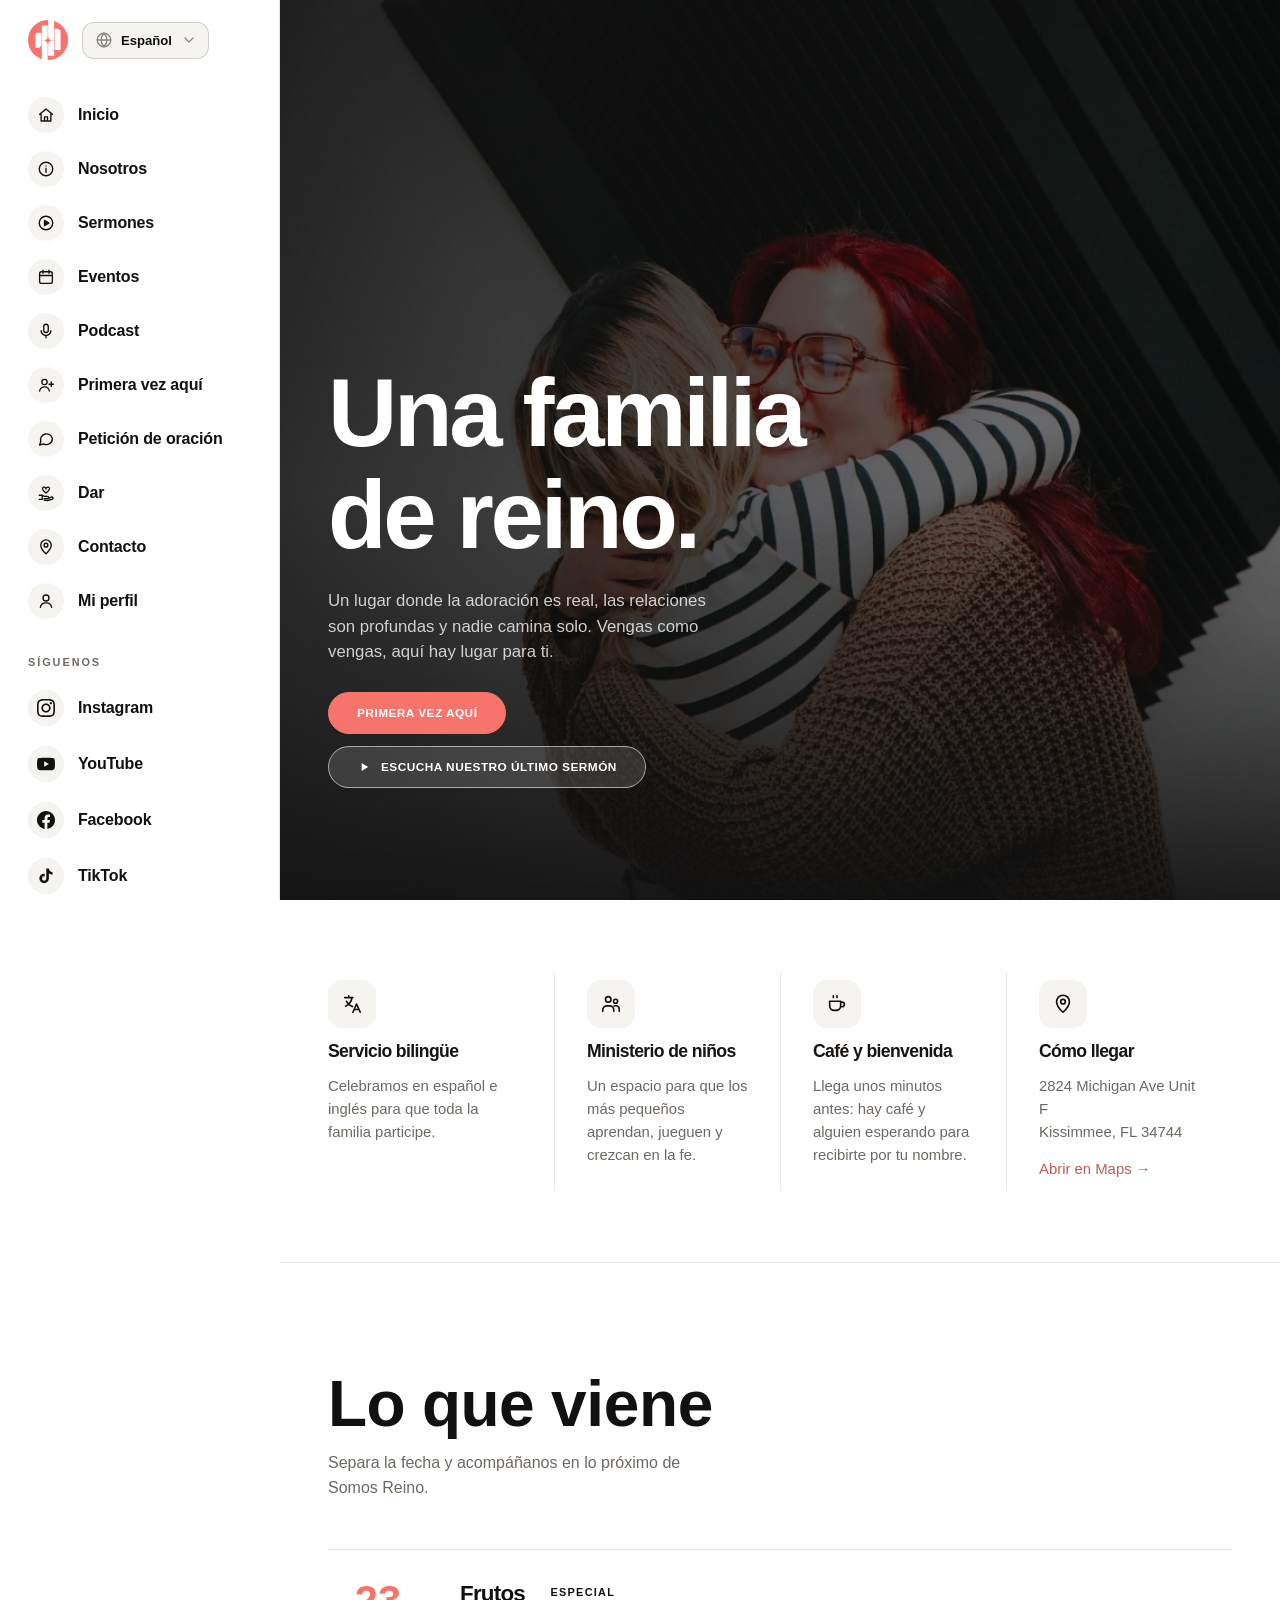
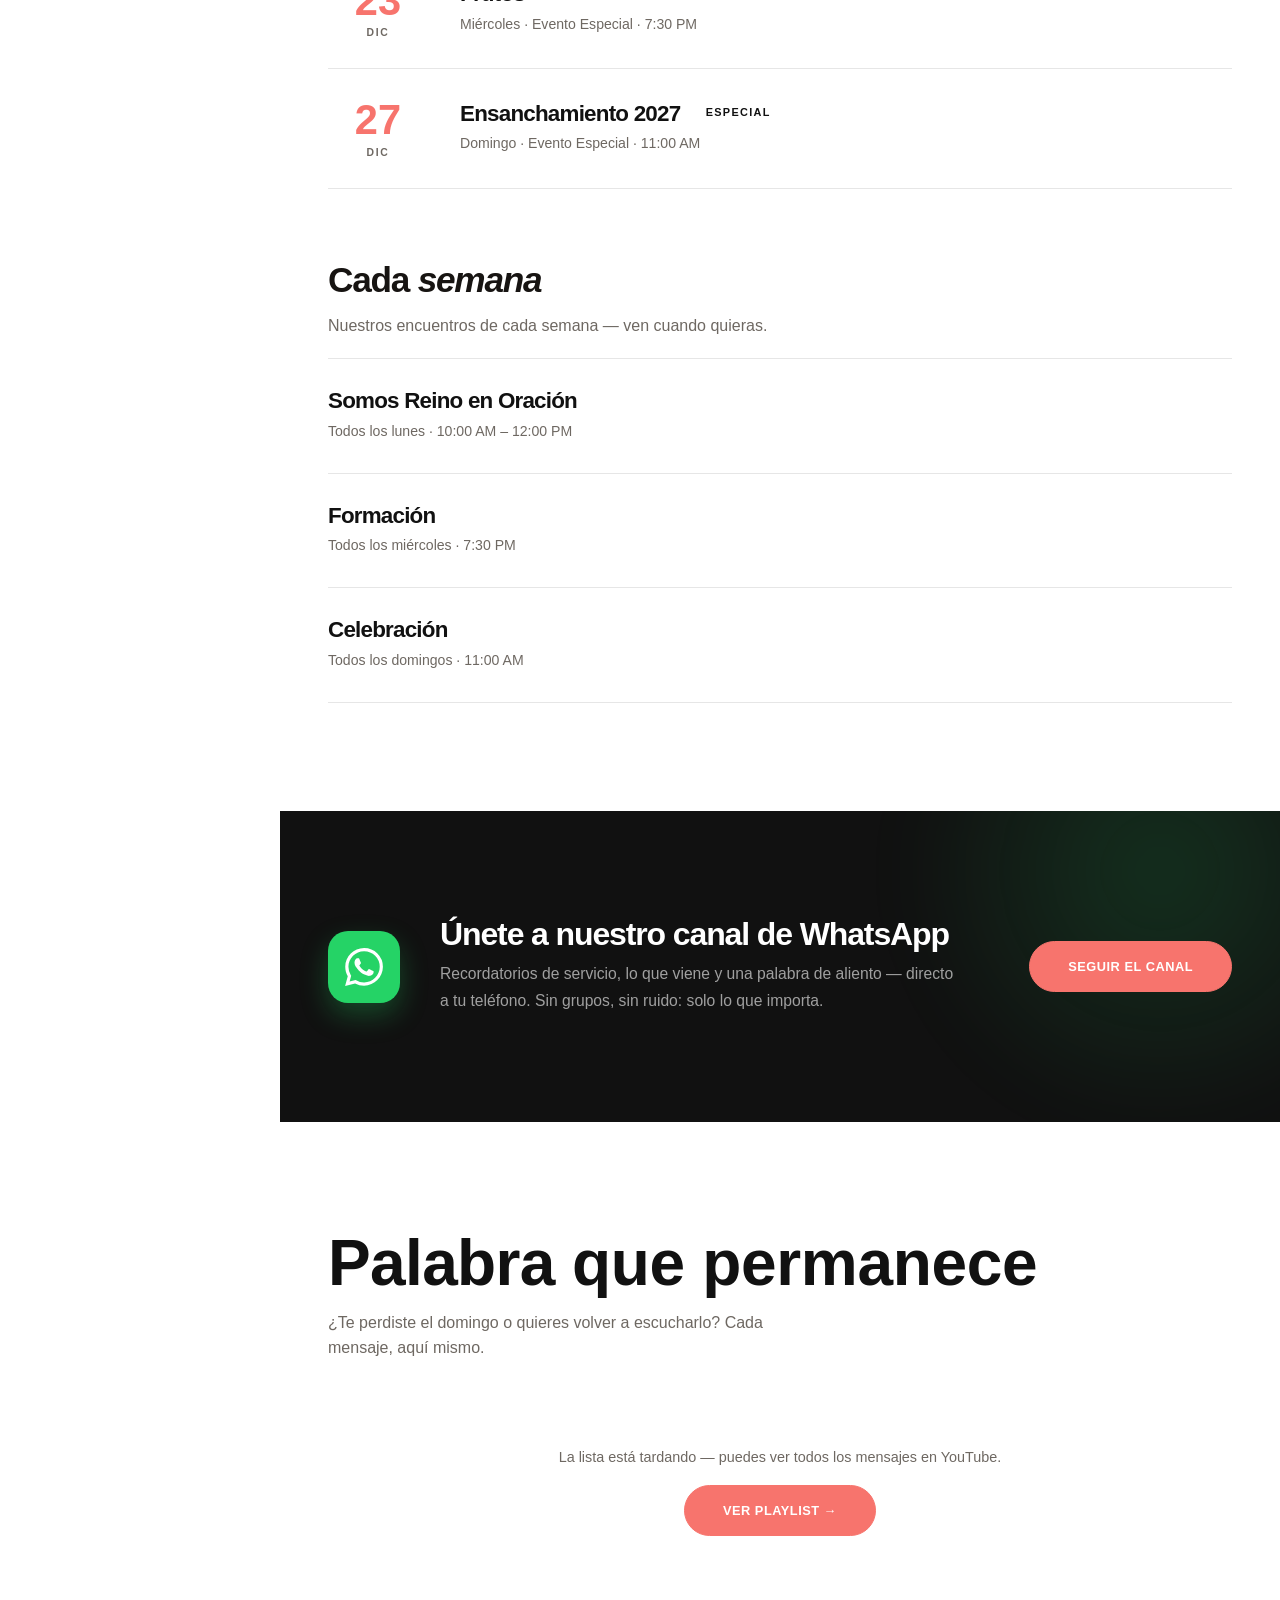
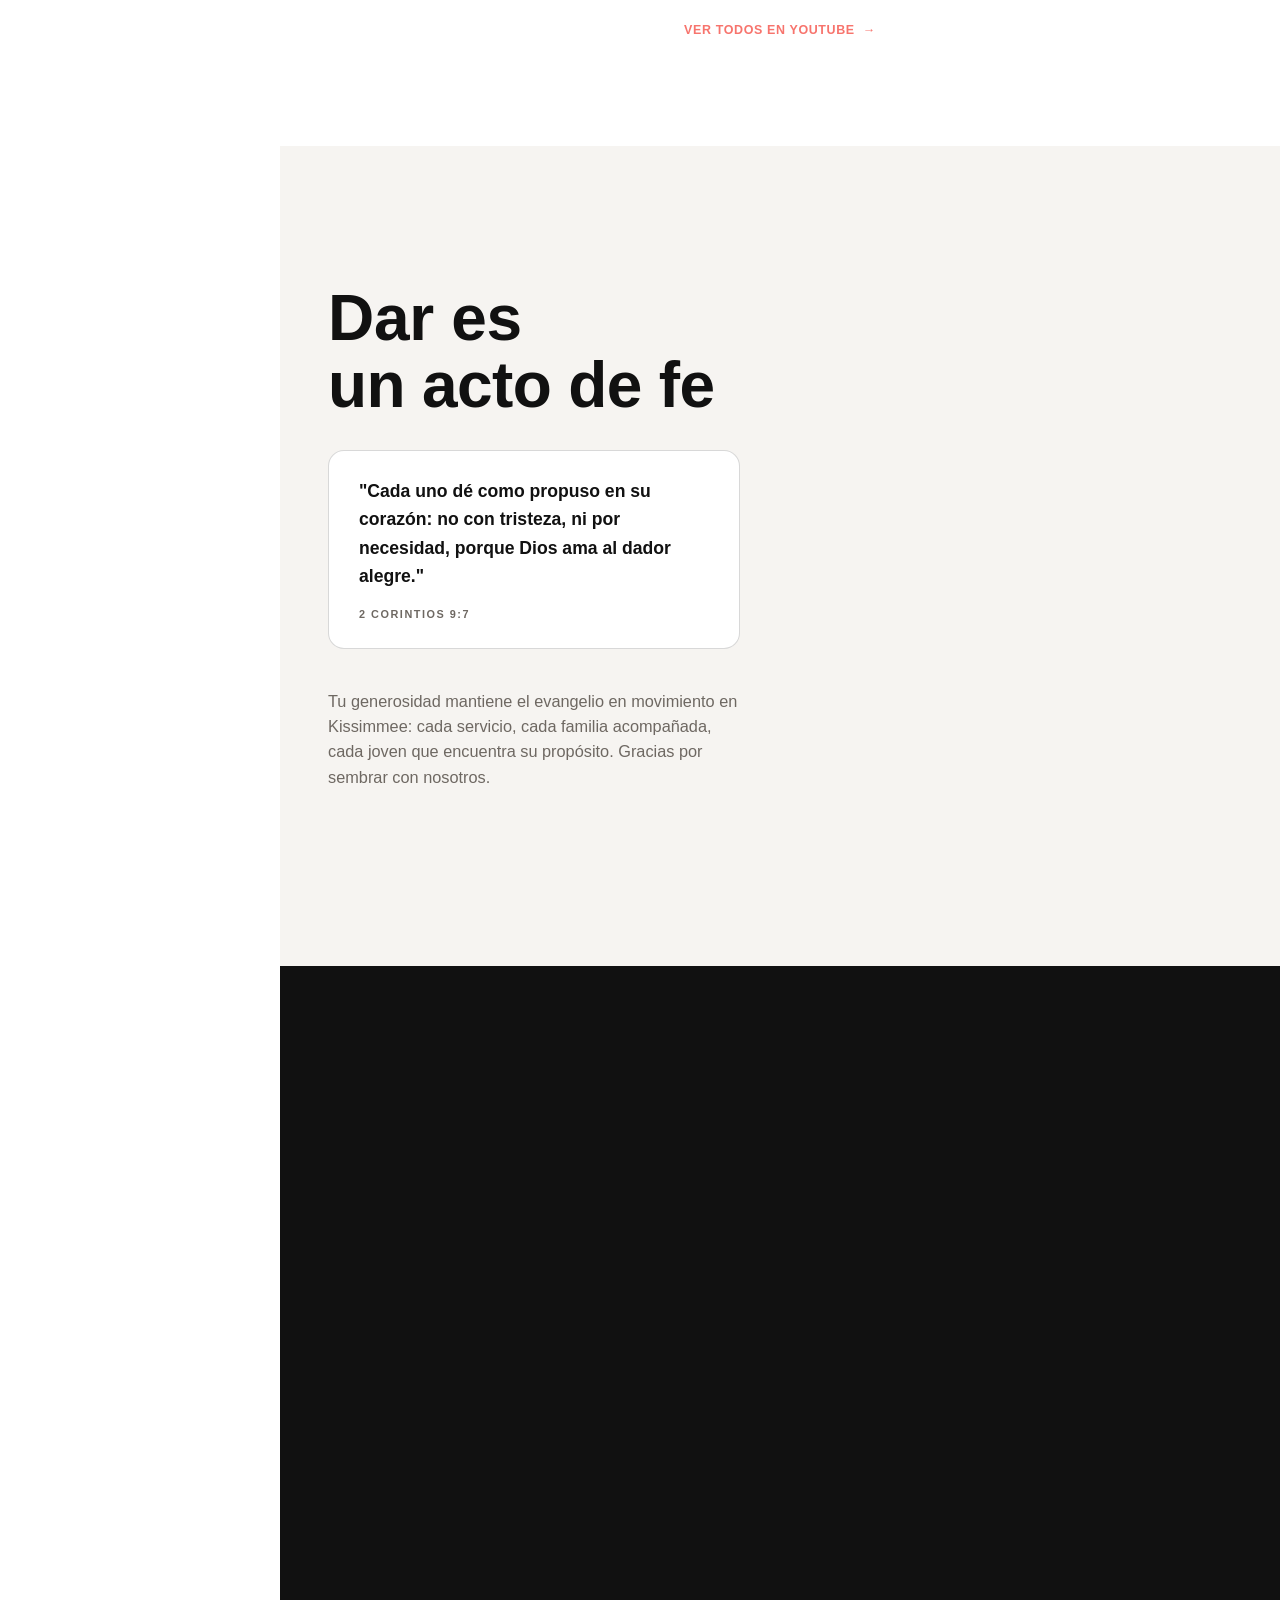
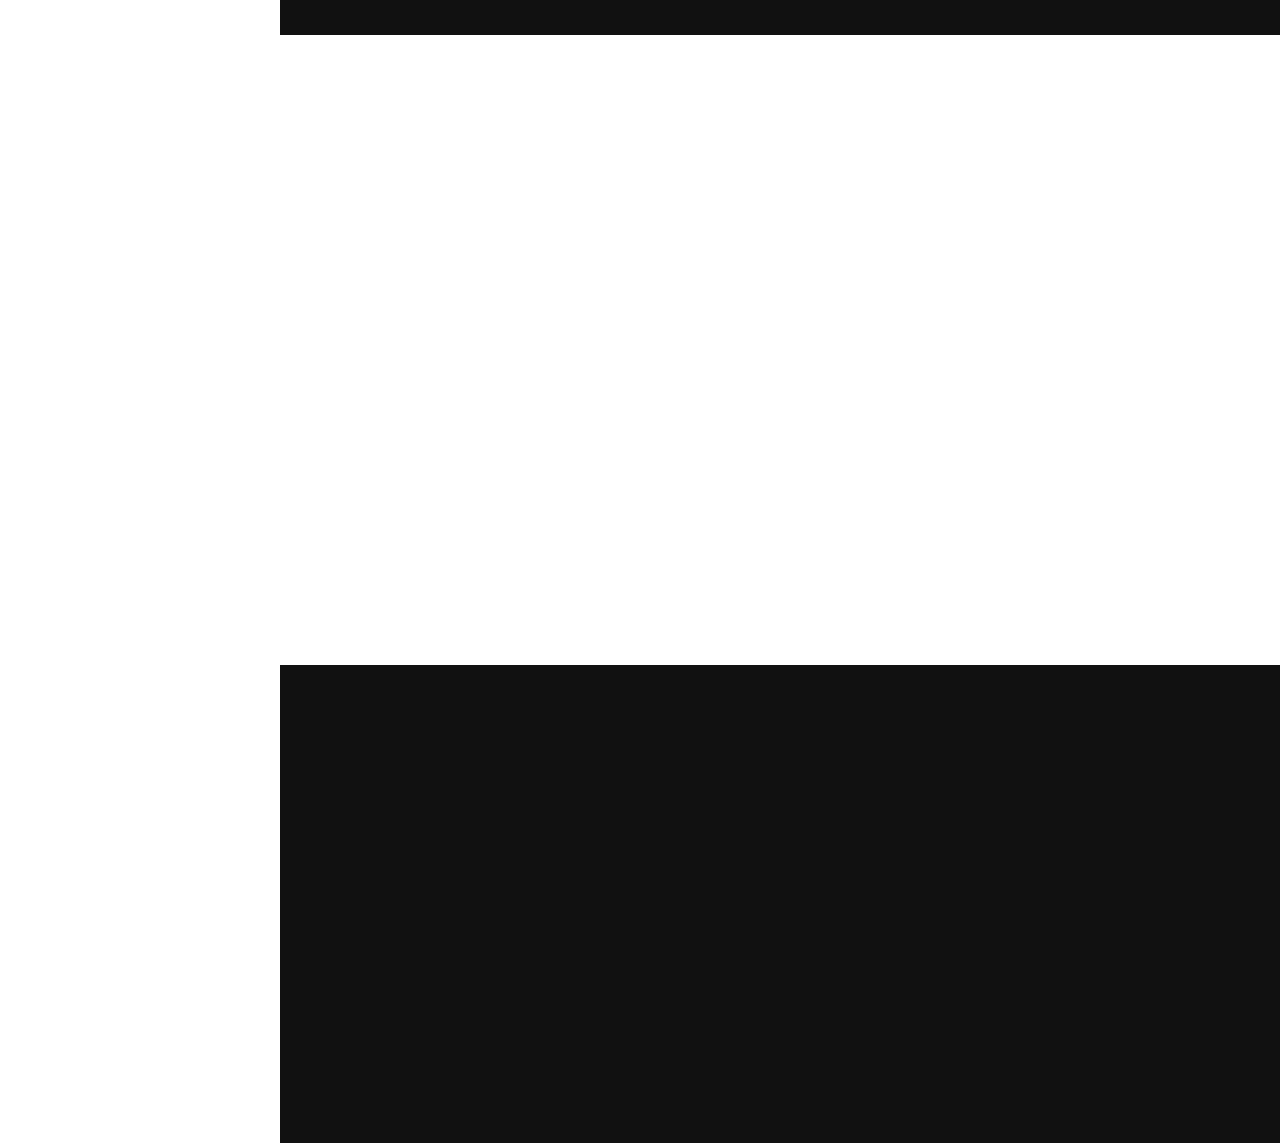
==== index.html @ 93a8443e "Serve pages without .html extension (clean URLs) Enable cleanUrls, migrate legacy routes to rewrites" ====
<!DOCTYPE html>
<html lang="es">
<head>
  <meta charset="UTF-8" />
  <meta name="viewport" content="width=device-width, initial-scale=1.0" />
  <title>Somos Reino Church — Iglesia bilingüe en Kissimmee, FL</title>
  <meta name="description" content="Somos Reino es una iglesia bilingüe en Kissimmee, FL. Celebración los domingos a las 11:00 AM y formación los miércoles a las 7:30 PM. Hay un lugar para ti." />
  <link rel="stylesheet" href="/motion.css" />
  <script src="/motion.js"></script>
  <meta name="color-scheme" content="light dark" />
  <meta name="theme-color" content="#111111" />
  <link rel="canonical" href="https://somosreino.org/" />
  <meta property="og:type" content="website" />
  <meta property="og:site_name" content="Somos Reino Church" />
  <meta property="og:title" content="Somos Reino Church — Iglesia bilingüe en Kissimmee, FL" />
  <meta property="og:description" content="Una iglesia bilingüe en Kissimmee, FL. Celebración los domingos a las 11:00 AM, formación los miércoles a las 7:30 PM." />
  <meta property="og:url" content="https://somosreino.org/" />
  <meta property="og:image" content="https://somosreino.org/og-image.jpg" />
  <meta property="og:image:width" content="1200" />
  <meta property="og:image:height" content="630" />
  <meta property="og:image:alt" content="Alabanza en Somos Reino" />
  <meta name="twitter:card" content="summary_large_image" />
  <meta name="twitter:image" content="https://somosreino.org/og-image.jpg" />
  <meta property="og:locale" content="es_US" />
  <meta property="og:locale:alternate" content="en_US" />
  <meta name="twitter:title" content="Somos Reino Church — Iglesia bilingüe en Kissimmee, FL" />
  <meta name="twitter:description" content="Una iglesia bilingüe en Kissimmee, FL. Celebración los domingos a las 11:00 AM, formación los miércoles a las 7:30 PM." />
  <link rel="icon" href="favicon.ico" sizes="any" />
  <link rel="icon" type="image/png" sizes="16x16" href="favicon-16x16.png" />
  <link rel="icon" type="image/png" sizes="32x32" href="favicon-32x32.png" />
  <link rel="icon" type="image/png" sizes="192x192" href="icon-192.png" />
  <link rel="apple-touch-icon" sizes="180x180" href="apple-touch-icon.png" />

  <link rel="preconnect" href="https://img.youtube.com" />
  <link rel="preload" as="image" href="hero-mobile.webp" media="(max-width: 600px)" fetchpriority="high" />
  <link rel="preload" as="image" href="hero-desktop.webp" media="(min-width: 601px)" fetchpriority="high" />
  <style>
    /* ── RESET & ROOT ── */
    *, *::before, *::after { margin: 0; padding: 0; box-sizing: border-box; }

    :root {
      --font: "Helvetica Neue", Helvetica, Arial, sans-serif;
      --surface:    #FFFFFF;
      --ink:        #111111;
      --ink-faint:  rgba(17,17,17,0.28);
      --black:      #111111;
      --near-black: #1A1816;
      --white:      #FFFFFF;
      --cream:      #F6F4F1;
      --gray-100:   #ECE9E4;
      --line:       rgba(17,17,17,0.1);
      --line-dark:  rgba(255,255,255,0.12);
      --orange:     #F7746D;
      --orange-dark:#C05A55;
      --text:       #171412;
      --muted:      #6E6862;
      --muted-dark: rgba(255,255,255,0.5);

      /* ── THE COLOR RULE ──
         Coral is the action color. It marks what you can act on: buttons,
         links, hover and selected states, the play control — plus one
         brand statement, the hero headline. Everything structural wears
         ink instead. If it isn't clickable, it isn't coral. */
      --action:      var(--orange);
      --action-dark: var(--orange-dark);

      /* Structure: labels, rules and quiet borders */
      --label:       var(--muted);
      --label-dark:  rgba(255,255,255,0.45);
      --rule:        rgba(17,17,17,0.16);
      --rule-dark:   rgba(255,255,255,0.2);

      --section-pad: 108px 0;
      --content-max: 1200px;

      /* Motion */
      --ease:      cubic-bezier(0.16, 1, 0.3, 1);
      --ease-soft: cubic-bezier(0.4, 0, 0.2, 1);
      --ease-back: cubic-bezier(0.34, 1.4, 0.64, 1);
    }

    /* ── DARK MODE ── follows the device setting (prefers-color-scheme) */
    :root { color-scheme: light dark; }
    @media (prefers-color-scheme: dark) {
      :root {
        --surface:    #221F1C;
        --cream:      #181614;
        --gray-100:   #2E2A26;
        --ink:        #F3EFEA;
        --ink-faint:  rgba(255,255,255,0.28);
        --text:       #F3EFEA;
        --muted:      #ABA59E;
        --line:       rgba(255,255,255,0.12);
        --rule:       rgba(255,255,255,0.18);
      }
    }

    @media (prefers-reduced-motion: no-preference) {
      html { scroll-behavior: smooth; }
    }

    body {
      font-family: var(--font);
      background: var(--surface);
      color: var(--text);
      overflow-x: hidden;
    }

    /* ── UTILITY ── */
    .container {
      max-width: var(--content-max);
      margin: 0 auto;
      padding: 0 48px;
    }

    /* ── HEADING VOICES ──
       Headings are set in three: a heavy anchor (the default 900), a
       regular lead-in (.reg) and an italic phrase (em). Each heading
       picks two, and which one leads alternates down the page so no two
       sections open the same way. */
    h2.display {
      font-family: var(--font);
      font-size: clamp(2.4rem, 5vw, 4rem);
      font-weight: 900;
      letter-spacing: -0.01em;
      line-height: 1.05;
      color: var(--ink);
    }

    /* The regular voice — a quiet lead-in before the anchor lands */
    h2.display .reg,
    .hero-title .reg,
    h1 .reg {
      font-weight: 400;
      letter-spacing: -0.005em;
    }

    /* The italic voice — arrives a beat after the rest of the heading */
    h2.display em {
      font-style: italic;
      font-weight: 400;
      letter-spacing: -0.005em;
      color: inherit;
      opacity: 1;
    }

    .visible h2.display em,
    h2.display.visible em { opacity: 1; }

    /* Section eyebrow — small label above a heading */
    .eyebrow {
      font-family: var(--font);
      font-size: 0.66rem;
      letter-spacing: 0.2em;
      text-transform: uppercase;
      color: var(--label);
      font-weight: 700;
      display: flex;
      align-items: center;
      gap: 12px;
      margin-bottom: 18px;
    }

    .eyebrow::before {
      content: '';
      width: 28px;
      height: 2px;
      background: var(--rule);
      border-radius: 2px;
      transform: scaleX(0);
      transform-origin: left;
      transition: transform 0.7s var(--ease) 0.15s;
    }

    .visible .eyebrow::before,
    .eyebrow.visible::before { transform: scaleX(1); }

    .eyebrow-light { color: var(--label-dark); }
    .eyebrow-light::before { background: var(--rule-dark); }

    /* Lead paragraph under a section heading */
    .section-lead {
      font-size: 1.02rem;
      line-height: 1.75;
      color: var(--muted);
      max-width: 480px;
      margin-top: 20px;
    }

    .section-lead-light { color: rgba(255,255,255,0.55); }

    /* Content is visible by default; JS opts only offscreen items into motion. */
    .reveal-pending {
      opacity: 0;
      transform: translateY(16px);
    }
    .reveal, .reveal-left, .reveal-right {
      transition: opacity 0.4s ease, transform 0.45s var(--ease);
      transition-delay: var(--reveal-delay, 0s);
    }
    .reveal.visible, .reveal-left.visible, .reveal-right.visible {
      opacity: 1;
      transform: none;
    }

    /* ── BUTTONS (pill, bold, flat) ── */
    .btn-primary, .btn-outline, .btn-ghost {
      font-family: var(--font);
      font-size: 0.8rem;
      letter-spacing: 0.04em;
      text-transform: uppercase;
      font-weight: 700;
      text-decoration: none;
      border-radius: 100px;
      display: inline-block;
      position: relative;
      overflow: hidden;
      isolation: isolate;
      transition: transform 0.3s var(--ease-back), background 0.25s ease, box-shadow 0.3s ease, border-color 0.25s ease, color 0.25s ease;
    }

    /* Light sweeps across the button on hover */
    .btn-primary::after, .btn-outline::after {
      content: '';
      position: absolute;
      inset: 0;
      z-index: -1;
      background: linear-gradient(115deg, transparent 35%, rgba(255,255,255,0.35) 50%, transparent 65%);
      transform: translateX(-110%);
      transition: transform 0.75s var(--ease-soft);
    }

    .btn-primary:hover::after, .btn-outline:hover::after { transform: translateX(110%); }

    a:focus-visible, button:focus-visible {
      outline: 2px solid var(--action);
      outline-offset: 3px;
    }
    .skip-link {
      position: fixed; top: 8px; left: 8px; z-index: 1000;
      padding: 12px 18px; border-radius: 8px;
      background: var(--black); color: var(--white);
      font: 700 0.85rem var(--font); text-decoration: none;
      transform: translateY(-200%);
    }
    .skip-link:focus { transform: none; }

    .btn-primary:focus-visible, .btn-outline:focus-visible,
    .nav-btn:focus-visible, .lang-option:focus-visible,
    .sermon-card:focus-visible, .link-arrow:focus-visible,
    .social-link:focus-visible {
      outline: 2px solid var(--action);
      outline-offset: 3px;
    }

    .btn-primary {
      color: var(--white);
      background: var(--action);
      padding: 17px 38px;
      border: 1px solid var(--action);
    }

    .btn-primary:hover {
      background: var(--action-dark);
      border-color: var(--action-dark);
      transform: translateY(-2px);
      box-shadow: 0 12px 28px rgba(247,116,109,0.4);
    }

    .btn-outline {
      color: var(--white);
      background: transparent;
      border: 1.5px solid rgba(255,255,255,0.4);
      padding: 15.5px 34px;
    }

    .btn-outline:hover {
      border-color: var(--white);
      background: rgba(255,255,255,0.08);
      transform: translateY(-2px);
    }

    /* ── SECTION DIVIDERS ── */
    .section-divider {
      width: 100%;
      height: 1px;
      background: var(--line);
      margin: 0;
    }

    /* ── COUNTER / FADE ANIMATION ── */
    @keyframes fadeUp {
      from { opacity: 0; transform: translateY(28px); }
      to   { opacity: 1; transform: translateY(0); }
    }

    @keyframes livePulse {
      0%, 100% { opacity: 1; transform: scale(1); }
      50% { opacity: 0.5; transform: scale(0.8); }
    }
    @keyframes liveRing {
      0%   { transform: scale(0.7); opacity: 0.7; }
      100% { transform: scale(2.2); opacity: 0; }
    }

    @keyframes spin {
      to { transform: rotate(360deg); }
    }

    /* ── CARD HOVER ── */
    .sermon-card {
      transition: transform 0.45s var(--ease), box-shadow 0.45s ease, border-color 0.35s ease;
    }

    .sermon-card:hover, .sermon-card:focus-visible {
      transform: translateY(-8px);
      box-shadow: 0 24px 56px rgba(17,17,17,0.16);
      border-color: rgba(247,116,109,0.4);
    }

    /* ── NAV ── */
    #nav {
      position: fixed;
      top: 0; left: 0; right: 0;
      z-index: 200;
      background: rgba(17,17,17,0.0);
      transition: background 0.4s ease, box-shadow 0.4s ease,
                  transform 0.5s var(--ease);
      padding: 26px 0;
      will-change: transform;
    }

    #nav.scrolled {
      background: rgba(17,17,17,0.82);
      backdrop-filter: blur(14px) saturate(140%);
      -webkit-backdrop-filter: blur(14px) saturate(140%);
      box-shadow: 0 1px 0 rgba(255,255,255,0.06);
      padding: 16px 0;
    }

    /* Tucked away while scrolling down, back the moment you scroll up */
    #nav.nav-hidden { transform: translateY(-108%); }

    #nav::before {
      content: '';
      position: absolute;
      inset: 0;
      background: linear-gradient(to bottom, rgba(17,17,17,0.55), transparent);
      z-index: -1;
      opacity: 1;
      transition: opacity 0.4s ease;
    }

    #nav.scrolled::before { opacity: 0; }

    #nav .container {
      position: relative;
      display: flex;
      align-items: center;
      justify-content: space-between;
      gap: 32px;
    }

    .nav-logo {
      text-decoration: none;
      display: block;
    }

    .nav-links {
      position: absolute;
      left: 50%;
      transform: translateX(-50%);
      display: flex;
      gap: 34px;
      list-style: none;
      margin: 0;
    }

    .nav-links a {
      font-family: var(--font);
      font-size: 0.78rem;
      letter-spacing: 0.06em;
      text-transform: uppercase;
      font-weight: 600;
      color: rgba(255,255,255,0.78);
      text-decoration: none;
      position: relative;
      padding-bottom: 4px;
      transition: color 0.3s;
    }

    .nav-links a::after {
      content: '';
      position: absolute;
      left: 0; right: 0; bottom: 0;
      height: 2px;
      border-radius: 2px;
      background: var(--action);
      transform: scaleX(0);
      transform-origin: right;
      transition: transform 0.4s var(--ease);
    }

    .nav-links a:hover { color: var(--white); }
    .nav-links a:hover::after { transform: scaleX(1); transform-origin: left; }

    .nav-btn {
      font-family: var(--font);
      font-size: 0.75rem;
      letter-spacing: 0.04em;
      font-weight: 700;
      text-transform: uppercase;
      color: var(--white);
      background: var(--action);
      border: none;
      padding: 12px 26px;
      border-radius: 100px;
      cursor: pointer;
      text-decoration: none;
      transition: background 0.3s, transform 0.2s;
      display: inline-block;
      flex-shrink: 0;
    }

    .nav-btn:hover { background: var(--action-dark); transform: translateY(-1px); }

    .nav-right {
      display: flex;
      align-items: center;
      gap: 16px;
      flex-shrink: 0;
    }

    /* ── LANGUAGE TOGGLE ── */
    .lang-toggle {
      display: flex;
      align-items: center;
      background: rgba(255,255,255,0.08);
      border: 1px solid rgba(255,255,255,0.16);
      border-radius: 100px;
      padding: 3px;
      gap: 2px;
      flex-shrink: 0;
    }

    .lang-option {
      font-family: var(--font);
      font-size: 0.66rem;
      font-weight: 700;
      letter-spacing: 0.04em;
      color: rgba(255,255,255,0.55);
      background: none;
      border: none;
      padding: 6px 12px;
      border-radius: 100px;
      cursor: pointer;
      transition: background 0.25s ease, color 0.25s ease;
    }

    .lang-option.active {
      background: var(--action);
      color: var(--white);
    }

    .lang-option:not(.active):hover { color: var(--white); }

    /* ────────────────────────────────────────
       HERO
    ──────────────────────────────────────── */
    #hero {
      position: relative;
      min-height: 100vh;
      display: flex;
      align-items: center;
      overflow: hidden;
      background: var(--black);
    }

    .hero-bg {
      position: absolute;
      inset: 0;
      overflow: hidden;
      transition: opacity 1s ease;
      will-change: transform;
    }

    .hero-bg-img {
      position: absolute;
      inset: 0;
      background-image: url('hero-desktop.webp');
      background-size: cover;
      background-position: center top;

    }

    @media (max-width: 600px) {
      .hero-bg-img {
        background-image: url('hero-mobile.webp');
        background-position: center 20%;
      }
    }

    .hero-bg.faded { opacity: 0; }

    .hero-overlay.faded { opacity: 0; }

    @keyframes heroZoom {
      from { transform: scale(1.09); }
      to   { transform: scale(1.0); }
    }

    /* Each headline line rises out from behind a mask */
    @keyframes lineRise {
      from { transform: translate3d(0, 110%, 0); }
      to   { transform: translate3d(0, 0, 0); }
    }

    /* Slow drift for the ambient glows on the dark sections */
    @keyframes drift {
      from { transform: translate3d(0, 0, 0) scale(1); }
      to   { transform: translate3d(-40px, 30px, 0) scale(1.15); }
    }

    @keyframes cueIn {
      from { opacity: 0; transform: translate(-50%, 20px); }
      to   { opacity: 1; transform: translate(-50%, 0); }
    }

    /* Dot travelling down the scroll cue */
    @keyframes cueTravel {
      0%       { transform: translateY(-100%); opacity: 0; }
      20%, 70% { opacity: 1; }
      100%     { transform: translateY(300%); opacity: 0; }
    }

    /* ── HERO LIVE VIDEO ──
       Contained (not cropped) so YouTube's own controls, seek bar and
       fullscreen button stay fully visible and clickable, and the box
       fills the hero so the controls are never cropped. */
    .hero-video-wrap {
      position: absolute;
      top: 0; left: 0; right: 0;
      bottom: 0;
      overflow: hidden;
      display: none;
      opacity: 0;
      transition: opacity 1s ease;
      background: #000;
    }

    .hero-video-wrap.visible { opacity: 1; }

    .hero-video-wrap iframe {
      position: absolute;
      inset: 0;
      width: 100%;
      height: 100%;
    }

    /* ── HERO LIVE INDICATOR ── pulsing red pill; hidden until live / going live */
    .hero-live-wrap {
      position: absolute; top: 28px; left: 0; right: 0; z-index: 16;
      pointer-events: none;
    }
    .hero-live-pill {
      display: none;
      align-items: center;
      gap: 10px;
      max-width: min(100%, 420px);
      padding: 11px 18px 11px 14px;
      border-radius: 999px;
      background: #E53E3E;
      color: #fff;
      font-family: var(--font);
      font-size: 0.78rem;
      font-weight: 700;
      letter-spacing: 0.16em;
      text-transform: uppercase;
      text-decoration: none;
      line-height: 1.2;
      pointer-events: auto;
      box-shadow: 0 8px 28px rgba(229,62,62,0.42);
      transition: transform 0.3s var(--ease), box-shadow 0.3s ease, background 0.3s ease;
    }
    .hero-live-pill.is-soon {
      background: #C53030;
      box-shadow: 0 8px 28px rgba(197,48,48,0.4);
    }
    @media (hover: hover) {
      .hero-live-pill:hover { transform: translateY(-2px); box-shadow: 0 12px 32px rgba(229,62,62,0.5); }
    }
    .hero-live-pill:focus-visible { outline: 2px solid #fff; outline-offset: 3px; }
    .hero-live-dot {
      position: relative;
      flex: none;
      width: 10px; height: 10px;
      border-radius: 50%;
      background: #fff;
      animation: livePulse 1.4s ease-in-out infinite;
    }
    .hero-live-dot::after {
      content: '';
      position: absolute; inset: -4px;
      border-radius: 50%;
      border: 1.5px solid rgba(255,255,255,0.85);
      animation: liveRing 1.6s ease-out infinite;
    }
    .hero-live-label { white-space: nowrap; }
    .hero-live-meta {
      display: none;
      margin-left: 2px;
      padding-left: 10px;
      border-left: 1px solid rgba(255,255,255,0.35);
      font-size: 0.68rem;
      letter-spacing: 0.06em;
      text-transform: none;
      font-weight: 600;
      opacity: 0.95;
      white-space: nowrap;
      overflow: hidden;
      text-overflow: ellipsis;
    }
    .hero-live-pill.is-soon .hero-live-meta { display: inline; }
    html.reduce-motion .hero-live-dot,
    html.reduce-motion .hero-live-dot::after { animation: none; }
    @media (prefers-reduced-motion: reduce) {
      .hero-live-dot, .hero-live-dot::after { animation: none; }
    }
    /* Phone/tablet keep the top nav, so sit the pill below it */
    @media (max-width: 900px) { .hero-live-wrap { top: 88px; } }
    @media (max-width: 600px) {
      .hero-live-pill { font-size: 0.72rem; padding: 10px 14px 10px 12px; letter-spacing: 0.12em; }
      .hero-live-meta { display: none !important; }
    }

    .hero-unmute-btn {
      position: absolute;
      top: 110px;
      right: 24px;
      z-index: 15;
      display: none;
      align-items: center;
      gap: 10px;
      background: rgba(17,17,17,0.55);
      border: 1.5px solid rgba(255,255,255,0.4);
      color: var(--white);
      font-family: var(--font);
      font-size: 0.72rem;
      letter-spacing: 0.04em;
      text-transform: uppercase;
      font-weight: 700;
      padding: 12px 20px;
      border-radius: 100px;
      cursor: pointer;
      backdrop-filter: blur(6px);
      transition: background 0.3s, border-color 0.3s, transform 0.2s;
    }

    .hero-unmute-btn:hover {
      background: rgba(17,17,17,0.8);
      border-color: var(--white);
      transform: translateY(-2px);
    }

    .hero-overlay {
      position: absolute;
      inset: 0;
      background:
        linear-gradient(110deg, rgba(17,17,17,0.92) 0%, rgba(17,17,17,0.62) 48%, rgba(17,17,17,0.32) 100%),
        linear-gradient(to top, rgba(17,17,17,0.9) 0%, transparent 45%);
      pointer-events: none;
      transition: opacity 1s ease;
    }

    .hero-content {
      position: relative;
      z-index: 10;
      padding: 130px 0 110px;
      transition: opacity 0.8s ease;
    }

    .hero-content.hero-faded {
      opacity: 0;
      pointer-events: none;
    }

    .hero-eyebrow {
      display: inline-flex;
      align-items: center;
      gap: 10px;
      font-family: var(--font);
      font-size: 0.7rem;
      letter-spacing: 0.2em;
      text-transform: uppercase;
      font-weight: 700;
      color: rgba(255,255,255,0.62);
      margin-bottom: 22px;
      opacity: 0;
      animation: fadeUp 0.45s ease-out forwards;
    }

    .hero-eyebrow::before {
      content: '';
      width: 26px;
      height: 2px;
      border-radius: 2px;
      background: rgba(255,255,255,0.32);
    }

    .hero-title {
      font-family: var(--font);
      font-size: clamp(3.4rem, 7.5vw, 6.2rem);
      font-weight: 900;
      letter-spacing: -0.02em;
      line-height: 0.98;
      color: var(--white);
      margin-bottom: 28px;
      text-transform: uppercase;
    }

    .hero-line {
      display: block;
      overflow: hidden;
      padding-bottom: 0.06em;
    }

    .hero-line > span {
      display: block;
      transform: translate3d(0, 110%, 0);
      animation: lineRise 0.55s var(--ease) forwards;
    }

    .hero-line:nth-of-type(1) > span { animation-delay: 0s; }
    .hero-line:nth-of-type(2) > span { animation-delay: 0.08s; }

    .hero-title .line2 {
      font-style: italic;
      color: var(--action);
    }

    /* Scroll cue — a thin rail with a dot running down it */
    .hero-cue {
      position: absolute;
      left: 50%;
      bottom: 30px;
      transform: translateX(-50%);
      z-index: 10;
      width: 1px;
      height: 52px;
      background: rgba(255,255,255,0.22);
      overflow: hidden;
      opacity: 0;
      animation: cueIn 1s ease-out 1.6s forwards;
      transition: opacity 0.6s ease;
    }

    .hero-cue::after {
      content: '';
      position: absolute;
      top: 0; left: 0;
      width: 1px;
      height: 18px;
      background: rgba(255,255,255,0.75);
      animation: cueTravel 2.4s var(--ease-soft) infinite;
    }

    .hero-cue.faded { animation: none; opacity: 0; }

    @media (max-width: 900px) {
      .hero-cue { display: none; }
    }

    .hero-body {
      font-size: 1.15rem;
      font-weight: 300;
      line-height: 1.65;
      color: rgba(255,255,255,0.78);
      max-width: 440px;
      margin-bottom: 44px;
      opacity: 0;
      animation: fadeUp 0.45s ease-out 0.1s forwards;
    }

    .hero-body + .hero-actions { margin-top: 28px; }
    .hero-actions .btn-primary { padding: 13px 28px; font-size: 0.74rem; }
    .hero-actions {
      display: flex;
      gap: 16px;
      flex-wrap: wrap;
      opacity: 0;
      animation: fadeUp 0.45s ease-out 0.15s forwards;
    }


    /* ── HERO CAROUSEL: second slide (Respuesta De Gracia) ── */
    .hero-slide-event {
      --rose-bg: #f4d0d2;
      --rose-ink: #5b1724;
      position: absolute;
      inset: 0;
      z-index: 11;
      display: flex;
      align-items: center;
      overflow: hidden;
      background: var(--rose-bg);
      color: var(--rose-ink);
      opacity: 0;
      visibility: hidden;
      transition: opacity 0.9s ease, visibility 0.9s;
    }
    #hero[data-slide="1"] .hero-slide-event { opacity: 1; visibility: visible; }
    .hero-slide-photo {
      position: absolute;
      right: 0;
      bottom: 0;
      width: 66%;
      height: auto;
      max-height: 100%;
      object-fit: cover;
      object-position: right bottom;
      -webkit-mask-image: linear-gradient(to right, transparent 0, #000 30%),
                          linear-gradient(to bottom, transparent 0, #000 14%);
      -webkit-mask-composite: source-in;
      mask-image: linear-gradient(to right, transparent 0, #000 30%),
                  linear-gradient(to bottom, transparent 0, #000 14%);
      mask-composite: intersect;
    }
    .hero-slide-event > .container { width: 100%; }
    .hero-slide-text { position: relative; z-index: 2; padding: 130px 0 80px; max-width: 520px; }
    .hero-slide-event .hero-eyebrow {
      color: var(--rose-ink);
      opacity: 1;
      animation: none;
      margin-bottom: 18px;
    }
    .hero-slide-event .hero-eyebrow::before { background: var(--rose-ink); opacity: 0.5; }
    .hero-slide-event .hero-title { color: var(--rose-ink); margin-bottom: 18px; font-size: clamp(2.6rem, 5vw, 4.8rem); }
    .hero-slide-details {
      font-size: 1.15rem;
      font-weight: 500;
      line-height: 1.5;
      color: var(--rose-ink);
      opacity: 0.85;
      margin-bottom: 32px;
    }
    .hero-slide-btn {
      display: inline-flex;
      font-family: var(--font);
      font-size: 0.78rem;
      letter-spacing: 0.08em;
      text-transform: uppercase;
      font-weight: 700;
      padding: 16px 30px;
      border-radius: 100px;
      border: 1px solid var(--rose-ink);
      background: var(--rose-ink);
      color: var(--rose-bg);
      text-decoration: none;
      transition: background 0.25s ease, color 0.25s ease, transform 0.25s ease;
    }
    .hero-slide-btn:hover { background: transparent; color: var(--rose-ink); transform: translateY(-1px); }

    .hero-dots {
      position: absolute;
      right: 32px;
      bottom: 28px;
      z-index: 12;
      display: flex;
      gap: 10px;
    }
    /* Each dot is a 24px touch target; the visible pill is the span inside */
    .hero-dot {
      --dot: #fff;
      --dot-track: rgba(255,255,255,0.35);
      width: 24px;
      height: 24px;
      padding: 0;
      border: 0;
      background: none;
      cursor: pointer;
      display: flex;
      align-items: center;
      justify-content: center;
      transition: width 0.5s var(--ease);
    }
    .hero-dot[aria-current="true"] { width: 44px; }
    .hero-dot span {
      position: relative;
      width: 100%;
      height: 6px;
      max-width: 6px;
      border-radius: 100px;
      overflow: hidden;
      background: var(--dot-track);
      transition: max-width 0.5s var(--ease), background 0.5s ease;
    }
    .hero-dot[aria-current="true"] span { max-width: 36px; }
    .hero-dot span::before {
      content: '';
      position: absolute;
      inset: 0;
      border-radius: inherit;
      background: var(--dot);
      transform: scaleX(0);
      transform-origin: left center;
    }
    /* The active dot fills over the slide's dwell time; when the fill ends the carousel advances */
    .hero-dot.run span::before { animation: dotFill 8s linear forwards; }
    #hero:hover .hero-dot.run span::before,
    #hero:focus-within .hero-dot.run span::before { animation-play-state: paused; }
    @keyframes dotFill { to { transform: scaleX(1); } }
    #hero[data-slide="1"] .hero-dot { --dot: #5b1724; --dot-track: rgba(91,23,36,0.25); }

    /* ── Slide transitions: staggered, direction-aware entrance ── */
    #hero { --off: 1; }
    .hero-slide-event { transition: opacity 0.8s var(--ease-soft), visibility 0.8s; }
    .hero-slide-text > * {
      opacity: 0;
      transform: translate3d(calc(var(--off) * 36px), 0, 0);
      transition: opacity 0.45s var(--ease-soft), transform 0.6s var(--ease-soft);
      will-change: opacity, transform;
    }
    .hero-slide-photo {
      opacity: 0;
      transform: translate3d(calc(var(--off) * 56px), 0, 0) scale(1.04);
      transition: opacity 0.6s var(--ease-soft), transform 0.9s var(--ease-soft);
      will-change: opacity, transform;
    }
    #hero[data-slide="1"] .hero-slide-text > *,
    #hero[data-slide="1"] .hero-slide-photo {
      opacity: 1;
      transform: none;
      transition: opacity 0.8s var(--ease), transform 1.1s var(--ease);
    }
    #hero[data-slide="1"] .hero-slide-photo { transition-delay: 0.05s; }
    #hero[data-slide="1"] .hero-slide-text > :nth-child(1) { transition-delay: 0.15s; }
    #hero[data-slide="1"] .hero-slide-text > :nth-child(2) { transition-delay: 0.22s; }
    #hero[data-slide="1"] .hero-slide-text > :nth-child(3) { transition-delay: 0.3s; }
    #hero[data-slide="1"] .hero-slide-text > :nth-child(4) { transition-delay: 0.38s; }

    /* Slide 1 yields softly while the pink slide is up, and settles back on return */
    .hero-content { transition: opacity 0.8s ease, transform 1s var(--ease); }
    #hero[data-slide="1"] .hero-content { opacity: 0; transform: translate3d(0, -10px, 0); }
    #hero[data-slide="0"] .hero-content:not(.hero-faded) { transition-delay: 0.15s; }

    #hero.hero-live .hero-slide-event,
    #hero.hero-live .hero-dots { display: none; }

    /* Nav goes dark-on-light while the pink slide is showing */
    body.hero-light #nav:not(.scrolled)::before { opacity: 0; }
    body.hero-light #nav:not(.scrolled) .nav-logo img { filter: brightness(0); }
    body.hero-light #nav:not(.scrolled) .nav-links a { color: rgba(91,23,36,0.8); }
    body.hero-light #nav:not(.scrolled) .nav-links a:hover { color: #5b1724; }
    body.hero-light #nav:not(.scrolled) .lang-toggle { background: rgba(91,23,36,0.06); border-color: rgba(91,23,36,0.25); }
    body.hero-light #nav:not(.scrolled) .lang-option:not(.active) { color: rgba(91,23,36,0.65); }
    body.hero-light #nav:not(.scrolled) .nav-btn { background: #5b1724; color: #f4d0d2; }
    body.hero-light #nav:not(.scrolled) .nav-btn:hover { background: #3f0f19; }
    body.hero-light #nav:not(.scrolled) .lang-option.active { background: #5b1724; color: #f4d0d2; }
    .nav-logo img, .nav-links a, .lang-toggle { transition: filter 0.5s ease, color 0.5s ease, background 0.5s ease, border-color 0.5s ease, transform 0.3s ease, opacity 0.2s ease; }
    #hero { touch-action: pan-y; -webkit-user-select: none; user-select: none; }

    @media (max-width: 1000px) {
      .hero-slide-event { flex-direction: column; align-items: stretch; justify-content: flex-start; }
      .hero-slide-photo {
        position: relative;
        order: -1;
        width: 100%;
        max-width: none;
        max-height: none;
        height: auto;
        margin-top: 52px;
        object-position: center;
        -webkit-mask-image: linear-gradient(to bottom, transparent 0, #000 8%, #000 55%, transparent 100%);
        mask-image: linear-gradient(to bottom, transparent 0, #000 8%, #000 55%, transparent 100%);
        -webkit-mask-composite: source-over;
        mask-composite: add;
      }
      .hero-slide-text { flex: 1; display: flex; flex-direction: column; justify-content: center; align-items: flex-start; padding: 0 0 56px; margin-top: -36px; max-width: none; }
      .hero-slide-event > .container { flex: 1; display: flex; }
      .hero-slide-details { margin-bottom: 26px; }
      .hero-slide-event .hero-title { font-size: clamp(2.6rem, 12vw, 4.4rem); }
      .hero-dots { right: 50%; transform: translateX(50%); bottom: 20px; }
    }
    @media (prefers-reduced-motion: reduce) {
      .hero-slide-event { transition: none; }
    }

    /* ────────────────────────────────────────
       SERVICIOS
    ──────────────────────────────────────── */
    #servicios {
      padding: var(--section-pad);
      background: var(--cream);
    }

    .servicios-grid {
      display: grid;
      grid-template-columns: repeat(2, 1fr);
      gap: 24px;
      margin-top: 48px;
    }

    .servicio-card {
      background: var(--surface);
      border: 1px solid var(--rule);
      border-radius: 18px;
      padding: 34px 36px;
      position: relative;
      overflow: hidden;
      transition: transform 0.4s var(--ease), box-shadow 0.4s ease;
    }

    .servicio-card:hover {
      transform: translateY(-6px);
      box-shadow: 0 18px 40px rgba(17,17,17,0.1);
    }

    .servicio-day {
      font-family: var(--font);
      font-size: 1.6rem;
      font-weight: 800;
      color: var(--ink);
      display: block;
      margin-bottom: 10px;
    }

    .servicio-time {
      font-family: var(--font);
      font-size: 1rem;
      font-weight: 700;
      color: var(--ink);
      display: block;
      margin-bottom: 6px;
    }

    .servicio-note {
      font-size: 0.9rem;
      color: var(--muted);
      display: block;
    }

    /* ────────────────────────────────────────
       LIVE CHAT — only shown while the channel is live
    ──────────────────────────────────────── */
    #live-chat {
      display: none;
      padding: var(--section-pad);
      background: var(--black);
      opacity: 0;
      transition: opacity 0.8s ease;
    }

    #live-chat.visible { opacity: 1; }

    .live-chat-inner {
      max-width: 640px;
      margin: 0 auto;
      text-align: center;
    }

    .live-chat-badge {
      display: inline-flex;
      align-items: center;
      gap: 10px;
      margin-bottom: 20px;
    }

    .live-chat-frame {
      background: var(--near-black);
      border: 1px solid rgba(255,255,255,0.1);
      border-radius: 18px;
      overflow: hidden;
    }

    .live-chat-frame iframe {
      width: 100%;
      height: 600px;
      border: none;
      display: block;
    }

    /* ────────────────────────────────────────
       SERMONES
    ──────────────────────────────────────── */
    #sermones {
      padding: var(--section-pad);
      background: var(--surface);
    }

    #sermones .container > .row-top {
      display: flex;
      align-items: flex-end;
      justify-content: space-between;
      margin-bottom: 56px;
      gap: 24px;
      flex-wrap: wrap;
    }

    .link-arrow {
      font-family: var(--font);
      font-size: 0.78rem;
      letter-spacing: 0.05em;
      text-transform: uppercase;
      font-weight: 700;
      color: var(--action);
      text-decoration: none;
      display: inline-flex;
      align-items: center;
      gap: 8px;
      transition: gap 0.3s;
    }

    .link-arrow::after { content: '→'; }
    .link-arrow:hover { gap: 14px; }

    .sermons-grid {
      display: grid;
      grid-template-columns: repeat(3, 1fr);
      gap: 24px;
    }

    .sermon-card {
      background: var(--cream);
      border-radius: 18px;
      overflow: hidden;
      cursor: pointer;
      display: flex;
      flex-direction: column;
      width: 100%;
      text-align: left;
      border: 1px solid transparent;
      padding: 0;
      font: inherit;
      color: inherit;
    }

    .sermon-thumb img {
      transition: transform 0.7s var(--ease);
    }

    .sermon-card:hover .sermon-thumb img { transform: scale(1.07); }

    .sermon-scrim {
      position: absolute;
      inset: 0;
      display: flex;
      align-items: center;
      justify-content: center;
      background: linear-gradient(to top, rgba(17,17,17,0.45), rgba(17,17,17,0.06));
      transition: background 0.4s ease;
    }

    .sermon-card:hover .sermon-scrim {
      background: linear-gradient(to top, rgba(17,17,17,0.6), rgba(17,17,17,0.2));
    }

    .sermon-thumb {
      width: 100%;
      aspect-ratio: 16/9;
      background: var(--black);
      position: relative;
      overflow: hidden;
      flex-shrink: 0;
    }

    .sermon-play {
      width: 54px; height: 54px;
      border-radius: 50%;
      background: var(--action);
      display: flex;
      align-items: center;
      justify-content: center;
      transition: transform 0.4s var(--ease-back), box-shadow 0.4s ease;
      position: relative;
      z-index: 2;
    }

    .sermon-card:hover .sermon-play {
      transform: scale(1.14);
      box-shadow: 0 0 0 12px rgba(247,116,109,0.16);
    }

    .sermon-play svg {
      width: 18px; height: 18px;
      fill: white;
      margin-left: 3px;
    }

    .sermon-body {
      padding: 26px 28px 30px;
      flex: 1;
    }

    .sermon-series {
      font-family: var(--font);
      font-size: 0.68rem;
      letter-spacing: 0.14em;
      text-transform: uppercase;
      color: var(--label);
      font-weight: 700;
      margin-bottom: 12px;
      display: block;
    }

    .sermon-title {
      font-family: var(--font);
      font-weight: 800;
      font-size: 1.1rem;
      line-height: 1.25;
      color: var(--ink);
      margin-bottom: 12px;
    }

    .sermon-meta {
      font-size: 0.78rem;
      color: var(--muted);
      display: flex;
      gap: 16px;
      font-weight: 500;
    }

    /* ────────────────────────────────────────
       VIDEO MODAL — inline sermon playback
    ──────────────────────────────────────── */
    .video-modal {
      position: fixed;
      inset: 0;
      z-index: 500;
      display: none;
      align-items: center;
      justify-content: center;
      padding: 24px;
    }

    .video-modal.open { display: flex; }

    .video-modal-backdrop {
      position: absolute;
      inset: 0;
      background: rgba(17,17,17,0.92);
      backdrop-filter: blur(6px);
    }

    .video-modal-inner {
      position: relative;
      width: 100%;
      max-width: 1000px;
      aspect-ratio: 16/9;
      z-index: 1;
    }

    .video-modal-frame,
    .video-modal-frame iframe {
      width: 100%;
      height: 100%;
      border: none;
      border-radius: 12px;
      display: block;
    }

    .video-modal-close {
      position: absolute;
      top: -48px;
      right: 0;
      width: 40px;
      height: 40px;
      border-radius: 50%;
      background: rgba(255,255,255,0.1);
      border: 1.5px solid rgba(255,255,255,0.3);
      color: var(--white);
      font-size: 1.5rem;
      line-height: 1;
      cursor: pointer;
      display: flex;
      align-items: center;
      justify-content: center;
      transition: background 0.3s, border-color 0.3s;
    }

    .video-modal-close:hover {
      background: var(--action);
      border-color: var(--action);
    }

    @media (max-width: 600px) {
      .video-modal-close {
        top: 8px;
        right: 8px;
        background: rgba(17,17,17,0.7);
      }
    }

    /* ────────────────────────────────────────
       EVENTOS
    ──────────────────────────────────────── */
    #eventos {
      padding: var(--section-pad);
      background: var(--surface);
    }
    #eventos .row-top {
      display: flex;
      align-items: flex-end;
      justify-content: space-between;
      margin-bottom: 48px;
      gap: 24px;
      flex-wrap: wrap;
    }
    .events-list { display: flex; flex-direction: column; }
    .recurring-head { margin-top: 72px; margin-bottom: 8px; }
    .recurring-title { font-size: clamp(1.6rem, 3vw, 2.2rem); margin-bottom: 8px; }
    .recurring-head .section-lead { margin-bottom: 20px; }
    .event-row {
      display: grid;
      grid-template-columns: 100px 1fr auto;
      align-items: center;
      gap: 32px;
      padding: 30px 0;
      border-bottom: 1px solid var(--line);
      transition: padding-left 0.35s var(--ease), background 0.3s ease;
    }
    .event-row:first-child { border-top: 1px solid var(--line); }
    /* Recurring rows carry no date box — just title and schedule */
    .event-row.event-row-plain { grid-template-columns: 1fr; }
    .event-row-registration { margin-top: 24px; border-top: 1px solid var(--line); }
    .event-row:hover { padding-left: 16px; background: var(--cream); }
    .event-date-box { text-align: center; }
    .event-date-num {
      font-family: var(--font);
      font-size: 2.6rem;
      font-weight: 900;
      color: var(--action);
      line-height: 1;
      display: block;
    }
    .event-date-month {
      font-family: var(--font);
      font-size: 0.65rem;
      letter-spacing: 0.16em;
      text-transform: uppercase;
      font-weight: 700;
      color: var(--muted);
      display: block;
      margin-top: 6px;
    }
    .event-title {
      font-family: var(--font);
      font-size: 1.4rem;
      font-weight: 800;
      color: var(--ink);
      margin-bottom: 7px;
      line-height: 1.2;
    }
    .event-details { font-size: 0.88rem; color: var(--muted); font-weight: 500; line-height: 1.55; }
    .event-note { display: block; margin-top: 5px; color: var(--action-dark); font-weight: 700; }
    .event-tag {
      font-family: var(--font);
      font-size: 0.68rem;
      letter-spacing: 0.08em;
      text-transform: uppercase;
      font-weight: 700;
      padding: 11px 18px;
      border-radius: 100px;
      border: 1px solid var(--action);
      color: var(--action-dark);
      text-decoration: none;
      white-space: nowrap;
      transition: background 0.25s ease, color 0.25s ease, transform 0.25s ease;
    }
    a.event-tag:hover { background: var(--action); color: var(--white); transform: translateY(-1px); }
    .event-tag-static { border-color: var(--rule); color: var(--muted); }
    .event-row-special {
      --card-pad: clamp(28px, 5vw, 64px);
      --rose-bg: #f4d0d2;
      --rose-ink: #5b1724;
      display: flex;
      flex-direction: column;
      align-items: flex-start;
      gap: 0;
      margin-bottom: 24px;
      padding: 0 var(--card-pad) var(--card-pad);
      border-radius: 20px;
      background: var(--rose-bg);
      color: var(--rose-ink);
      overflow: hidden;
    }
    /* photo fills the top half edge-to-edge and fades into the details below */
    .event-special-photo {
      display: block;
      width: calc(100% + 2 * var(--card-pad));
      max-width: none;
      height: auto;
      aspect-ratio: 2 / 1;
      object-fit: cover;
      object-position: center 22%;
      margin: 0 calc(-1 * var(--card-pad)) calc(-1 * clamp(40px, 8vw, 110px));
      -webkit-mask-image: linear-gradient(to bottom, #000 45%, transparent 100%);
      mask-image: linear-gradient(to bottom, #000 45%, transparent 100%);
    }
    @media (max-width: 600px) { .event-special-photo { aspect-ratio: 4 / 3; object-position: center 35%; } }
    .event-row-special .event-info,
    .event-row-special .event-tag-special { position: relative; }
    .event-special-label {
      display: inline-block;
      margin-bottom: 12px;
      padding: 7px 12px;
      border: 1px solid var(--rose-ink);
      border-radius: 100px;
      font-family: var(--font);
      font-size: 0.68rem;
      letter-spacing: 0.12em;
      text-transform: uppercase;
      font-weight: 700;
      color: var(--rose-ink);
    }
    /* Pill sitting next to the title on regular (photo-less) rows */
    .event-special-inline { margin: 0 0 0 10px; padding: 4px 10px; vertical-align: middle; position: relative; top: -2px; }
    .event-row-special .event-title {
      max-width: 18ch;
      margin: 0 0 10px;
      font-size: clamp(2.3rem, 5.5vw, 4.5rem);
      font-weight: 800;
      line-height: 1;
      letter-spacing: -0.04em;
      color: var(--rose-ink);
      overflow-wrap: break-word;
    }
    .event-row-special .event-details {
      margin: 0;
      font-size: clamp(0.95rem, 2vw, 1.1rem);
      color: var(--rose-ink);
      opacity: 0.85;
    }
    .event-row-special .event-tag-special {
      display: inline-flex;
      margin-top: 20px;
      padding: 15px 26px;
      background: var(--rose-ink);
      border-color: var(--rose-ink);
      color: var(--rose-bg);
      font-size: 0.75rem;
    }
    .event-row-special a.event-tag-special:hover {
      background: transparent;
      border-color: var(--rose-ink);
      color: var(--rose-ink);
    }
    /* Desktop: photo beside the details instead of a full-width banner,
       so the featured event reads at a glance without a wall of pink. */
    @media (min-width: 901px) {
      .event-row-special {
        display: grid;
        grid-template-columns: minmax(0, 1.25fr) minmax(0, 1fr);
        align-items: center;
        column-gap: clamp(24px, 4vw, 56px);
        padding: 0 var(--card-pad) 0 0;
      }
      .event-row-special .event-special-photo {
        grid-row: 1 / span 2;
        align-self: end;
        width: 100%;
        height: auto;
        aspect-ratio: 4 / 3;
        margin: 0;
        object-position: center;
        -webkit-mask-image: linear-gradient(to bottom, #000 82%, transparent 100%), linear-gradient(to right, #000 90%, transparent 100%);
        -webkit-mask-composite: source-in;
        mask-image: linear-gradient(to bottom, #000 82%, transparent 100%), linear-gradient(to right, #000 90%, transparent 100%);
        mask-composite: intersect;
      }
      .event-row-special .event-info { grid-column: 2; padding-top: var(--card-pad); }
      .event-row-special .event-tag-special { grid-column: 2; justify-self: start; margin: 0 0 var(--card-pad); }
      .event-row-special .event-title { font-size: clamp(2.3rem, 4vw, 3.6rem); }
    }


    /* ────────────────────────────────────────
       DAR / OFRENDAS
    ──────────────────────────────────────── */
    #dar {
      padding: var(--section-pad);
      background: var(--cream);
      position: relative;
      overflow: hidden;
    }

    .dar-inner {
      display: grid;
      grid-template-columns: 1fr 1fr;
      gap: 80px;
      align-items: center;
    }

    .dar-scripture {
      margin: 32px 0 40px;
      padding: 26px 30px;
      background: var(--surface);
      border-radius: 16px;
      border: 1px solid var(--rule);
    }

    .dar-scripture p {
      font-family: var(--font);
      font-weight: 700;
      font-size: 1.1rem;
      line-height: 1.6;
      color: var(--ink);
      margin-bottom: 14px;
    }

    .dar-scripture cite {
      font-family: var(--font);
      font-size: 0.68rem;
      letter-spacing: 0.14em;
      text-transform: uppercase;
      font-weight: 700;
      color: var(--label);
      font-style: normal;
    }

    .dar-body {
      font-size: 1.02rem;
      line-height: 1.75;
      color: var(--muted);
      margin-bottom: 36px;
    }

    .dar-right iframe {
      border-radius: 18px;
    }

    /* ────────────────────────────────────────
       CONTACTO
    ──────────────────────────────────────── */
    #contacto {
      padding: var(--section-pad);
      background: var(--surface);
    }

    .contacto-intro {
      font-size: 1.02rem;
      line-height: 1.75;
      color: var(--muted);
      margin: 24px 0 48px;
      max-width: 440px;
    }

    .info-block-label {
      font-family: var(--font);
      font-size: 0.66rem;
      letter-spacing: 0.18em;
      text-transform: uppercase;
      color: var(--label);
      font-weight: 700;
      margin-bottom: 10px;
      display: block;
    }

    .info-block-value {
      font-family: var(--font);
      font-size: 1.15rem;
      font-weight: 700;
      color: var(--ink);
      line-height: 1.5;
    }

    .info-block-sub {
      font-size: 0.85rem;
      color: var(--muted);
      margin-top: 6px;
    }

    .social-link {
      display: flex;
      align-items: center;
      justify-content: center;
      width: 38px;
      height: 38px;
      border-radius: 50%;
      background: var(--gray-100);
      color: var(--ink);
      text-decoration: none;
      transition: background 0.3s, color 0.3s, transform 0.2s;
    }

    .social-link:hover {
      background: var(--action);
      color: var(--white);
      transform: translateY(-2px);
    }

    /* ────────────────────────────────────────
       WHATSAPP
    ──────────────────────────────────────── */
    #whatsapp {
      padding: var(--section-pad);
      background: var(--black);
      position: relative;
      overflow: hidden;
    }

    /* Slow-drifting glows so the dark sections aren't flat black */
    #whatsapp::before, #esencial::before, #esencial::after {
      content: '';
      position: absolute;
      border-radius: 50%;
      pointer-events: none;
      filter: blur(30px);
      animation: drift 22s var(--ease-soft) infinite alternate;
    }

    #whatsapp::before {
      width: 560px; height: 560px;
      top: -220px; right: -160px;
      background: radial-gradient(circle, rgba(37,211,102,0.16), transparent 66%);
    }

    #esencial::before {
      width: 620px; height: 620px;
      top: -240px; left: -180px;
      background: radial-gradient(circle, rgba(255,255,255,0.09), transparent 66%);
    }

    #esencial::after {
      width: 480px; height: 480px;
      bottom: -200px; right: -140px;
      background: radial-gradient(circle, rgba(131,43,193,0.2), transparent 66%);
      animation-duration: 28s;
      animation-direction: alternate-reverse;
    }

    #whatsapp .container { position: relative; z-index: 1; }

    .whatsapp-card {
      display: grid;
      grid-template-columns: auto 1fr auto;
      align-items: center;
      gap: 40px;
    }

    .whatsapp-icon {
      width: 72px;
      height: 72px;
      border-radius: 20px;
      background: #25D366;
      display: flex;
      align-items: center;
      justify-content: center;
      flex-shrink: 0;
      box-shadow: 0 12px 28px rgba(37,211,102,0.28);
    }

    .whatsapp-label {
      font-family: var(--font);
      font-size: 0.66rem;
      letter-spacing: 0.18em;
      text-transform: uppercase;
      color: var(--label-dark);
      font-weight: 700;
      margin-bottom: 10px;
      display: block;
    }

    .whatsapp-title {
      font-family: var(--font);
      font-size: clamp(1.5rem, 2.6vw, 2rem);
      font-weight: 900;
      letter-spacing: -0.01em;
      line-height: 1.15;
      color: var(--white);
      margin-bottom: 12px;
    }

    .whatsapp-title .reg {
      font-weight: 400;
      letter-spacing: 0;
      color: rgba(255,255,255,0.72);
    }

    .whatsapp-body {
      font-size: 0.98rem;
      line-height: 1.7;
      color: rgba(255,255,255,0.6);
      max-width: 520px;
      margin: 0;
    }

    .whatsapp-btn {
      display: inline-flex;
      align-items: center;
      gap: 10px;
      white-space: nowrap;
    }

    /* ────────────────────────────────────────
       FOOTER
    ──────────────────────────────────────── */
    footer {
      background: var(--black);
      padding: 72px 0 32px;
    }

    .footer-top {
      display: grid;
      grid-template-columns: 2fr 1fr 1fr 1fr;
      gap: 48px;
      margin-bottom: 56px;
    }

    .footer-tagline {
      font-family: var(--font);
      font-weight: 600;
      font-size: 1rem;
      color: rgba(255,255,255,0.55);
      margin: 20px 0 24px;
      line-height: 1.5;
    }

    .footer-social {
      display: flex;
      gap: 12px;
    }

    footer .social-link {
      background: rgba(255,255,255,0.08);
      color: rgba(255,255,255,0.6);
    }

    footer .social-link:hover {
      background: var(--action);
      color: var(--white);
    }

    .footer-col-title {
      font-family: var(--font);
      font-size: 0.68rem;
      letter-spacing: 0.18em;
      text-transform: uppercase;
      font-weight: 700;
      color: var(--label-dark);
      margin-bottom: 22px;
      display: block;
    }

    .footer-links {
      list-style: none;
      display: flex;
      flex-direction: column;
      gap: 14px;
    }

    .footer-links a {
      font-size: 0.9rem;
      font-weight: 500;
      color: rgba(255,255,255,0.55);
      text-decoration: none;
      transition: color 0.3s;
    }

    .footer-links a:hover { color: var(--white); }

    .footer-bottom {
      border-top: 1px solid rgba(255,255,255,0.1);
      padding-top: 28px;
      display: flex;
      justify-content: space-between;
      align-items: center;
      flex-wrap: wrap;
      gap: 12px;
    }

    .footer-copy {
      font-size: 0.75rem;
      color: rgba(255,255,255,0.3);
      font-weight: 500;
    }

    .footer-verse {
      font-family: var(--font);
      font-weight: 700;
      font-size: 0.78rem;
      color: rgba(255,255,255,0.3);
    }

    /* ────────────────────────────────────────
       RESPONSIVE — TABLET (max 1024px)
    ──────────────────────────────────────── */
    @media (max-width: 1024px) {
      .sermons-grid {
        grid-template-columns: 1fr 1fr;
      }

      .dar-inner {
        gap: 40px;
      }

      .footer-top {
        grid-template-columns: 1fr 1fr;
        gap: 40px;
      }

      #esencial .container > div {
        gap: 48px;
      }
    }

    /* ────────────────────────────────────────
       RESPONSIVE — MOBILE (max 900px)
    ──────────────────────────────────────── */
    @media (max-width: 900px) {
      :root { --section-pad: 72px 0; }

      .container { padding: 0 24px; }

      #nav { padding: 16px 0; }
      .nav-links, .nav-btn { display: none; }

      .hero-title { font-size: clamp(2.8rem, 10vw, 5rem); }
      .hero-body { font-size: 0.95rem; }

      .servicios-grid {
        grid-template-columns: 1fr;
        gap: 16px;
      }

      .hero-unmute-btn {
        top: 84px;
        right: 16px;
        padding: 10px 16px;
        font-size: 0.66rem;
      }

      .sermons-grid {
        grid-template-columns: 1fr;
        gap: 20px;
      }

      .event-row { grid-template-columns: 72px 1fr; gap: 16px; padding: 22px 0; }
      .event-date-num { font-size: 2rem; }
      .event-tag { grid-column: 2; justify-self: start; margin-top: 4px; }

      #esencial .container > div {
        grid-template-columns: 1fr !important;
        gap: 48px;
      }

      #esencial .reveal-left {
        align-items: flex-start;
      }

      .dar-inner {
        grid-template-columns: 1fr;
        gap: 40px;
      }

      .contacto-inner {
        grid-template-columns: 1fr;
        gap: 40px;
      }

      .whatsapp-card {
        grid-template-columns: 1fr;
        gap: 24px;
        text-align: left;
      }

      .whatsapp-btn {
        justify-content: center;
      }

      .footer-top {
        grid-template-columns: 1fr 1fr;
        gap: 32px;
      }

      .footer-bottom {
        flex-direction: column;
        gap: 8px;
        text-align: center;
      }

      h2.display { font-size: clamp(2rem, 7vw, 3rem); }
    }

    /* ────────────────────────────────────────
       RESPONSIVE — SMALL MOBILE (max 600px)
    ──────────────────────────────────────── */
    @media (max-width: 600px) {
      :root { --section-pad: 60px 0; }

      .container { padding: 0 20px; }

      .hero-title { font-size: clamp(2.3rem, 12vw, 4rem); }

      .hero-actions {
        flex-direction: column;
        align-items: flex-start;
        gap: 12px;
      }

      .hero-actions a {
        width: auto;
        text-align: left;
      }

      .servicio-card { padding: 26px 24px; }


      .footer-top { grid-template-columns: 1fr 1fr; gap: 28px 20px; }
      .footer-top > :first-child { grid-column: 1 / -1; }

      .sermons-grid { gap: 16px; }
      .sermon-body { padding: 18px 20px 22px; }
      .sermon-title { font-size: 1rem !important; }

      .event-row { grid-template-columns: 60px 1fr; gap: 12px; }
      .event-date-num { font-size: 1.7rem; }
      .event-title { font-size: 1.1rem; }


      #esencial [style*="width:280px"] {
        width: 220px !important;
        height: 220px !important;
      }

      .dar-scripture { padding: 20px 22px; }


      .nav-logo img { height: 36px !important; width: 36px !important; }

      .btn-primary, .btn-outline, .btn-ghost {
        font-size: 0.72rem;
        padding: 15px 28px;
      }
    }

    /* ────────────────────────────────────────
       RESPONSIVE — EXTRA SMALL (max 400px)
    ──────────────────────────────────────── */
    @media (max-width: 400px) {
      .hero-title { font-size: 2.1rem; }
    }

    /* ────────────────────────────────────────
       RESPONSIVE — LARGE DESKTOP (min 1400px)
    ──────────────────────────────────────── */
    @media (min-width: 1400px) {
      :root { --content-max: 1320px; }

      .hero-title { font-size: 6.6rem; }

      .sermons-grid {
        gap: 32px;
      }
    }

    /* ────────────────────────────────────────
       REDUCED MOTION — everything still arrives,
       it just stops moving to get there.
    ──────────────────────────────────────── */
    @media (prefers-reduced-motion: reduce) {
      *, *::before, *::after {
        animation-duration: 0.01ms !important;
        animation-delay: 0ms !important;
        animation-iteration-count: 1 !important;
        transition-duration: 0.01ms !important;
        transition-delay: 0ms !important;
      }

      .reveal, .reveal-left, .reveal-right {
        opacity: 1 !important;
        transform: none !important;
        filter: none !important;
      }

      .hero-eyebrow, .hero-cue, h2.display em { opacity: 1 !important; }
      .hero-line > span { transform: none !important; }
      .hero-cue::after { display: none; }
    }
    section[id] { scroll-margin-top: 88px; }
    #hero { min-height: 100svh; }
    .hero-line { padding-right: 0.08em; }
    h2.display { text-wrap: balance; }
    .section-lead, .hero-body { text-wrap: pretty; }
    #nav:focus-within { transform: none; }
    .contacto-inner > *, .dar-inner > * { min-width: 0; }
    .contacto-inner a { overflow-wrap: anywhere; }
    @media (min-width: 901px) and (max-width: 1100px) {
      .nav-links { position: static; transform: none; gap: 20px; }
      #nav .container { gap: 20px; }
    }
    @media (max-width: 600px) {
      .hero-title { font-size: clamp(2.1rem, 10.5vw, 3.9rem); }
      .hero-body { margin-bottom: 28px; }
      .hero-content { padding: 112px 0 96px; }
      .hero-eyebrow { letter-spacing: 0.1em; line-height: 1.6; }
    }

    /* ────────────────────────────────────────
       MOTION SYSTEM
       One long expo-out curve for movement, a shorter ease for opacity,
       and a wider stagger so groups unfurl instead of popping in.
    ──────────────────────────────────────── */
    .reveal-pending { opacity: 0; transform: translate3d(0, 44px, 0) scale(0.985); }
    .reveal-left.reveal-pending  { transform: translate3d(-56px, 0, 0); }
    .reveal-right.reveal-pending { transform: translate3d(56px, 0, 0); }
    .reveal, .reveal-left, .reveal-right {
      transition: opacity 0.9s ease-out, transform 1.1s var(--ease);
      transition-delay: var(--reveal-delay, 0s);
    }

    /* Featured event: lifts gently under the cursor */
    .event-row-special.reveal {
      transition: opacity 0.9s ease-out, transform 1.1s var(--ease), box-shadow 0.6s ease;
      transition-delay: var(--reveal-delay, 0s);
    }
    @media (hover: hover) {
      .event-row-special.visible:hover {
        transform: translate3d(0, -6px, 0);
        box-shadow: 0 32px 70px rgba(91, 23, 36, 0.2);
        transition-delay: 0s;
      }
      .event-special-photo { transition: transform 1.2s var(--ease); }
      .event-row-special:hover .event-special-photo { transform: scale(1.025); }
    }

    /* ── FIRST-VISIT STRIP ── */
    .visit-strip { padding: 72px 0; background: var(--surface); border-bottom: 1px solid var(--line); }
    .visit-grid {
      display: grid;
      grid-template-columns: repeat(4, minmax(0, 1fr));
      gap: 0;
    }
    .visit-item {
      display: flex;
      flex-direction: column;
      gap: 14px;
      padding: 8px 32px;
      border-left: 1px solid var(--line);
      color: inherit;
      text-decoration: none;
    }
    .visit-item:first-child { padding-left: 0; border-left: 0; }
    .visit-icon {
      display: grid; place-items: center;
      width: 48px; height: 48px;
      border-radius: 14px;
      background: var(--cream);
      color: var(--ink);
      transition: background 0.4s ease, color 0.4s ease, transform 0.5s var(--ease-back);
    }
    .visit-icon svg { width: 22px; height: 22px; }
    .visit-title {
      font-family: var(--font);
      font-size: 1.1rem;
      font-weight: 800;
      letter-spacing: -0.01em;
    }
    .visit-text { font-size: 0.93rem; line-height: 1.65; color: var(--muted); }
    .visit-link { color: var(--action-dark); font-weight: 600; }
    @media (hover: hover) {
      .visit-item:hover .visit-icon { background: var(--action); color: var(--white); transform: translateY(-3px) rotate(-4deg); }
    }
    @media (max-width: 900px) {
      .visit-grid { grid-template-columns: 1fr 1fr; row-gap: 36px; }
      .visit-item:nth-child(odd) { padding-left: 0; border-left: 0; }
    }
    @media (max-width: 600px) {
      .visit-strip { padding: 48px 0; }
      .visit-grid { grid-template-columns: 1fr; row-gap: 28px; }
      .visit-item, .visit-item:first-child {
        display: grid; grid-template-columns: 48px minmax(0, 1fr);
        align-content: start; gap: 4px 16px;
        padding: 0; border-left: 0;
      }
      .visit-icon { grid-row: 1 / span 4; }
      .visit-item > :not(.visit-icon) { grid-column: 2; }
    }

    /* ── BELOW-THE-FOLD RENDERING ──
       Static sections far down the page skip layout and paint until the
       visitor gets near them. */
    #esencial, #contacto, footer {
      content-visibility: auto;
      contain-intrinsic-size: auto 720px;
    }

    /* ── MOBILE TAB BAR ──
       Under 900px the hidden hamburger menu gives way to an always-visible
       row of icon tabs. Scrolling down tucks the logo row away but keeps
       the tabs in reach. */
    .nav-tabs { display: none; }
    @media (max-width: 900px) {
      #nav, #nav.scrolled { padding: 0; --nav-top-h: 60px; background: var(--surface); backdrop-filter: none; -webkit-backdrop-filter: none; box-shadow: none; }
      #nav::before { display: none; }
      /* White header and tab bar with black icons — same look on every slide */
      /* On the white header the icon is always plain black */
      #nav .nav-profile, body.hero-light #nav:not(.scrolled) .nav-profile { color: var(--ink); }
      /* The hero begins below the fixed header instead of sliding under it,
         so the photo is never clipped and the content centres in what's visible. */
      body { padding-top: 122px; }
      #hero { min-height: max(calc(100svh - 122px), 620px); }
      .hero-content { padding: 40px 0 84px; }
      #nav .container { padding-top: 12px; padding-bottom: 10px; }
      #nav.nav-hidden { transform: translateY(calc(-1 * var(--nav-top-h))); }
      section[id] { scroll-margin-top: 84px; }

      .nav-tabs {
        display: grid;
        grid-template-columns: repeat(5, minmax(0, 1fr));
        background: var(--surface);
      }
      .nav-tabs a {
        position: relative;
        display: flex;
        flex-direction: column;
        align-items: center;
        gap: 4px;
        min-height: 56px;
        padding: 9px 2px 8px;
        color: var(--ink);
        font: 600 0.64rem/1.1 var(--font);
        letter-spacing: 0.03em;
        text-decoration: none;
        -webkit-tap-highlight-color: transparent;
        transition: color 0.3s ease, transform 0.3s var(--ease-back);
      }
      .nav-tabs svg { width: 22px; height: 22px; transition: transform 0.4s var(--ease-back); }
      .nav-tabs a::after {
        content: '';
        position: absolute; top: -1px; left: 30%; right: 30%;
        height: 2px; border-radius: 2px;
        background: var(--action);
        transform: scaleX(0);
        transition: transform 0.4s var(--ease);
      }
      .nav-tabs a[aria-current="true"] { color: var(--action); }
      .nav-tabs a[aria-current="true"]::after { transform: scaleX(1); }
      .nav-tabs a[aria-current="true"] svg { transform: translateY(-1px) scale(1.08); }
      .nav-tabs a:active { transform: scale(0.94); }
    }

    /* ── EVENT SLIDE: clean hand-off + centred composition ──
       The first slide's copy clears out quickly before the pink slide comes
       up, so the two never sit on top of each other as ghosted text. */
    #hero[data-slide="1"] .hero-content { transition: opacity 0.25s ease, transform 0.4s var(--ease); }
    #hero[data-slide="0"] .hero-content:not(.hero-faded) { transition: opacity 0.6s ease 0.35s, transform 1s var(--ease) 0.35s; }
    .hero-slide-event { transition: opacity 0.6s var(--ease-soft) 0.12s, visibility 0.6s linear 0.12s; }
    #hero[data-slide="0"] .hero-slide-event { transition: opacity 0.5s var(--ease-soft), visibility 0.5s linear; }

    @media (min-width: 1001px) {
      /* Photo sits in its own right-hand column, centred vertically, clear of the headline */
      .hero-slide-photo {
        top: 0; bottom: 0; margin-block: auto;
        width: min(58%, 900px);
        max-height: 100%;
        -webkit-mask-image: linear-gradient(to right, transparent 0, #000 12%), linear-gradient(to bottom, #000 78%, transparent 100%);
        -webkit-mask-composite: source-in;
        mask-image: linear-gradient(to right, transparent 0, #000 12%), linear-gradient(to bottom, #000 78%, transparent 100%);
        mask-composite: intersect;
      }
      .hero-slide-text { padding-top: 0; padding-bottom: 0; }
    }
    @media (max-width: 1000px) {
      /* Cap the photo so the headline, date and button always fit beneath it */
      .hero-slide-photo {
        height: clamp(200px, 36svh, 300px);
        object-fit: cover;
        object-position: center top;
      }
      .hero-slide-text { padding-bottom: 72px; }
    }
    @media (max-width: 900px) {
      .hero-slide-photo { margin-top: 8px; }
      #hero { min-height: max(calc(100svh - 122px), 640px); }
    }

    /* ── CAROUSEL DOTS: small, close together, easy to ignore ──
       The visible mark is tiny and quiet; an invisible pad around each
       button keeps the touch target comfortable. */
    .hero-dots { gap: 0; opacity: 0.75; transition: opacity 0.4s ease; }
    .hero-dots:hover, .hero-dots:focus-within { opacity: 1; }
    .hero-dot { position: relative; width: 14px; height: 20px; }
    .hero-dot::after { content: ''; position: absolute; inset: -12px -4px; }
    .hero-dot[aria-current="true"] { width: 30px; }
    .hero-dot span { height: 3px; max-width: 4px; }
    .hero-dot[aria-current="true"] span { max-width: 20px; }
    @media (max-width: 1000px) { .hero-dots { bottom: 16px; } }

    /* ── PROFILE ICON (top right) ── */
    .nav-profile {
      display: grid; place-items: center;
      width: 40px; height: 40px;
      color: var(--white);
      flex-shrink: 0;
      transition: color 0.3s ease, transform 0.3s var(--ease-back);
    }
    .nav-profile svg { width: 26px; height: 26px; }
    @media (hover: hover) { .nav-profile:hover { color: var(--action); transform: translateY(-1px); } }
    .nav-profile:active { transform: scale(0.94); }
    body.hero-light #nav:not(.scrolled) .nav-profile { color: #5b1724; }


    /* Language switch lives in the menu and the footer */
    .footer-lang { margin-top: 28px; }
    .footer-lang .footer-col-title { margin-bottom: 12px; }
    footer .lang-toggle { display: inline-flex; }

    /* The header shows the logo mark alone, in its own colours on every slide */
    #nav .nav-logo img, body.hero-light #nav:not(.scrolled) .nav-logo img { filter: none; }

    /* ── TYPE: plain Helvetica ──
       Headings are one bold weight in sentence case; paragraphs are regular. */
    h1, h2, h3, h4, .display, .hero-title, .event-title, .event-row-special .event-title,
    .sermon-title, .visit-title, .whatsapp-title {
      font-weight: 700;
      font-style: normal;
      text-transform: none;
      letter-spacing: -0.02em;
    }
    h2.display .reg, .hero-title .reg, h1 .reg, .whatsapp-title .reg,
    h2.display em, .hero-title .line2, .whatsapp-title em { font-weight: 700; font-style: normal; }
    .whatsapp-title .reg { color: inherit; letter-spacing: inherit; }
    p, .section-lead, .hero-body, .info-block-sub, .visit-text { font-weight: 400; }
    p[style*="font-weight:300"] { font-weight: 400 !important; }
    /* The hero headline is one colour */
    .hero-title .line2 { color: inherit; }

    /* Hero copy sits low in the frame, clear of the dots */
    #hero { align-items: flex-end; }
    .hero-content { padding: 40px 0 112px; }
    @media (max-width: 900px) { .hero-content { padding: 40px 0 96px; } }

    /* Event slide copy sits low in the frame, like the first slide */
    @media (min-width: 1001px) {
      .hero-slide-event { align-items: flex-end; }
      .hero-slide-text { padding-bottom: 96px; }
    }
    @media (max-width: 1000px) {
      .hero-slide-text { justify-content: flex-end; padding-bottom: 80px; }
    }

    /* Profile icon is plain black on the white mobile header, on every slide */
    @media (max-width: 900px) {
      #nav .nav-profile, body.hero-light #nav:not(.scrolled) .nav-profile { color: var(--ink); }
    }

    /* ── TIGHT HEADING LEADING ── */
    h1, h2, .display, .hero-title, .whatsapp-title { line-height: 0.95; }
    .hero-title { line-height: 0.92; }
    /* the headline's line mask keeps descenders (g, y, p) visible at this leading */
    .hero-line { padding-bottom: 0.14em; margin-bottom: -0.08em; }
    h3, .event-title, .sermon-title, .visit-title { line-height: 1.1; }
    .event-row-special .event-title { line-height: 0.95; }

    /* ── TIGHTER TEXT ── */
    h1, h2, h3, .display, .hero-title, .event-title, .sermon-title, .visit-title, .whatsapp-title {
      letter-spacing: -0.035em;
    }
    .hero-title { line-height: 1; margin-bottom: 20px; }
    h2.display { line-height: 1.04; }
    .hero-body { font-size: 1.05rem; line-height: 1.5; max-width: 400px; margin-bottom: 0; }
    .hero-actions { gap: 12px; }
    /* Under "New Here": plays the newest sermon from the channel */
    .hero-actions { flex-direction: column; align-items: flex-start; }
    .hero-sermon-link {
      display: inline-flex; align-items: center; gap: 10px;
      padding: 13px 28px; border-radius: 100px;
      font-family: var(--font); font-size: 0.74rem; font-weight: 700; letter-spacing: 0.04em; text-transform: uppercase;
      color: var(--white); text-decoration: none;
      background: rgba(255,255,255,0.14); border: 1px solid rgba(255,255,255,0.55);
      -webkit-backdrop-filter: blur(6px); backdrop-filter: blur(6px);
      transition: transform 0.3s var(--ease-back), background 0.25s ease, border-color 0.25s ease, color 0.25s ease;
    }
    .hero-sermon-link svg { width: 14px; height: 14px; flex: none; fill: currentColor; }
    @media (hover: hover) {
      .hero-sermon-link:hover { background: var(--white); border-color: var(--white); color: var(--ink); transform: translateY(-2px); }
    }
    .hero-sermon-link:focus-visible { outline: 2px solid var(--action); outline-offset: 3px; }
    .section-lead { font-size: 1rem; line-height: 1.55; margin-top: 14px; max-width: 440px; }
    .visit-text, .dar-body, .contacto-intro { line-height: 1.55; }
    @media (max-width: 600px) {
      .hero-body { font-size: 1rem; margin-bottom: 0; }
      .hero-actions { gap: 10px; }
    }

    /* ── HAMBURGER MENU (left of the logo) ── */
    .nav-left { display: flex; align-items: center; gap: 8px; }
    .nav-menu-btn {
      display: flex; flex-direction: column; justify-content: center; align-items: center; gap: 5px;
      width: 40px; height: 40px; padding: 0;
      background: none; border: 0; cursor: pointer;
      color: var(--white);
      transition: color 0.3s ease;
    }
    .nav-menu-btn span {
      display: block; width: 22px; height: 2px; border-radius: 2px;
      background: currentColor;
      transition: transform 0.35s var(--ease), opacity 0.2s ease;
    }
    .nav-menu-btn[aria-expanded="true"] span:nth-child(1) { transform: translateY(7px) rotate(45deg); }
    .nav-menu-btn[aria-expanded="true"] span:nth-child(2) { opacity: 0; }
    .nav-menu-btn[aria-expanded="true"] span:nth-child(3) { transform: translateY(-7px) rotate(-45deg); }
    @media (hover: hover) { .nav-menu-btn:hover { color: var(--action); } }
    body.hero-light #nav:not(.scrolled) .nav-menu-btn { color: #5b1724; }
    @media (max-width: 900px) {
      .nav-menu-btn, body.hero-light #nav:not(.scrolled) .nav-menu-btn { color: var(--ink); }
    }

    .menu-backdrop {
      position: fixed; inset: 0; z-index: 290;
      background: rgba(17,17,17,0.45);
      opacity: 0; visibility: hidden;
      transition: opacity 0.35s ease, visibility 0s linear 0.35s;
    }
    .menu-panel {
      position: fixed; top: 0; bottom: 0; left: 0; z-index: 300;
      width: min(86vw, 340px);
      display: flex; flex-direction: column;
      padding: 20px 28px 28px;
      background: var(--surface); color: var(--ink);
      transform: translate3d(-100%, 0, 0); visibility: hidden;
      transition: transform 0.5s var(--ease), visibility 0s linear 0.5s;
      overflow-y: auto; overscroll-behavior: contain;
    }
    body.menu-open { overflow: hidden; }
    body.menu-open .menu-backdrop { opacity: 1; visibility: visible; transition-delay: 0s; }
    body.menu-open .menu-panel { transform: none; visibility: visible; transition-delay: 0s; }
    .menu-head { display: flex; align-items: center; justify-content: space-between; margin-bottom: 28px; }
    .menu-head img { display: block; width: 40px; height: 40px; }
    .menu-head .lang-select { margin: 0 auto 0 14px; }
    .lang-select {
      appearance: none; -webkit-appearance: none;
      font-family: var(--font); font-size: 0.82rem; font-weight: 600; color: var(--ink);
      background-color: var(--cream);
      background-image: url("data:image/svg+xml,%3Csvg xmlns='http://www.w3.org/2000/svg' width='18' height='18' viewBox='0 0 24 24' fill='none' stroke='%238a847d' stroke-width='1.8' stroke-linecap='round' stroke-linejoin='round'%3E%3Ccircle cx='12' cy='12' r='9'/%3E%3Cpath d='M3 12h18M12 3c2.5 2.6 3.8 5.6 3.8 9s-1.3 6.4-3.8 9c-2.5-2.6-3.8-5.6-3.8-9S9.5 5.6 12 3Z'/%3E%3C/svg%3E"), url("data:image/svg+xml,%3Csvg xmlns='http://www.w3.org/2000/svg' width='16' height='16' viewBox='0 0 24 24' fill='none' stroke='%238a847d' stroke-width='1.8' stroke-linecap='round' stroke-linejoin='round'%3E%3Cpath d='m6 9 6 6 6-6'/%3E%3C/svg%3E");
      background-repeat: no-repeat, no-repeat; background-position: 12px center, right 11px center; background-size: 18px, 16px;
      border: 1px solid var(--rule); border-radius: 12px;
      padding: 10px 36px 10px 38px; cursor: pointer;
      transition: border-color 0.25s ease;
    }
    @media (hover: hover) { .lang-select:hover { border-color: var(--ink-faint); } }
    .lang-select:focus-visible { outline: 2px solid var(--action); outline-offset: 2px; }
    footer .lang-select { background-color: rgba(255,255,255,0.08); border-color: rgba(255,255,255,0.16); color: #fff; }
    .menu-close {
      width: 40px; height: 40px; border: 0; background: none; cursor: pointer;
      font-size: 2rem; line-height: 1; color: var(--ink);
    }
    .menu-links { list-style: none; display: flex; flex-direction: column; }
    .menu-links a {
      display: flex; align-items: center; gap: 14px; padding: 9px 0;
      font-size: 1rem; font-weight: 600; letter-spacing: -0.01em;
      color: var(--ink); text-decoration: none;
      transition: color 0.25s ease;
    }
    .menu-links .ico {
      display: grid; place-items: center; flex: none;
      width: 36px; height: 36px; border-radius: 50%;
      background: var(--cream); color: var(--ink);
      transition: background 0.3s ease, color 0.3s ease, transform 0.4s var(--ease-back);
    }
    .menu-links .ico svg { width: 18px; height: 18px; }
    @media (hover: hover) {
      .menu-links a:hover { color: var(--action); }
      .menu-links a:hover .ico { background: var(--action); color: var(--white); transform: translateY(-2px); }
    }
    .menu-foot { margin-top: auto; padding-top: 32px; }
    .menu-label {
      display: block; margin-bottom: 12px;
      font-size: 0.68rem; font-weight: 700; letter-spacing: 0.18em; text-transform: uppercase;
      color: var(--muted);
    }
    .menu-panel .lang-toggle {
      display: inline-flex; align-items: center; gap: 2px; padding: 3px;
      background: var(--cream); border: 1px solid var(--rule); border-radius: 100px;
    }
    .menu-panel .lang-option {
      font-size: 0.72rem; font-weight: 700; letter-spacing: 0.04em;
      color: var(--muted); background: none; border: 0;
      padding: 8px 16px; border-radius: 100px; cursor: pointer;
      transition: background 0.25s ease, color 0.25s ease;
    }
    .menu-panel .lang-option.active { background: var(--ink); color: var(--surface); }
    .menu-panel .lang-option:not(.active):hover { color: var(--ink); }
    @media (prefers-reduced-motion: reduce) {
      .menu-panel, .menu-backdrop { transition-duration: 0.01ms; }
    }

    /* Follow us (inside the menu) */
    .menu-social { margin-top: 28px; }
    .menu-social-list { list-style: none; display: flex; flex-direction: column; }
    .menu-social-list a {
      display: flex; align-items: center; gap: 14px;
      padding: 10px 0; color: var(--ink); text-decoration: none;
      font-size: 1rem; font-weight: 600; letter-spacing: -0.01em;
      transition: color 0.25s ease;
    }
    .menu-social-list .ico {
      display: grid; place-items: center; flex: none;
      width: 36px; height: 36px; border-radius: 50%;
      background: var(--cream); color: var(--ink);
      transition: background 0.3s ease, color 0.3s ease, transform 0.4s var(--ease-back);
    }
    .menu-social-list .ico svg { width: 18px; height: 18px; }
    @media (hover: hover) {
      .menu-social-list a:hover { color: var(--action); }
      .menu-social-list a:hover .ico { background: var(--action); color: var(--white); transform: translateY(-2px); }
    }

    /* Menu entrance: panel glides in, then its contents follow one by one */
    .menu-head, .menu-links li, .menu-social > .menu-label, .menu-social-list li, .menu-foot {
      opacity: 0;
      transform: translate3d(-22px, 0, 0);
      transition: opacity 0.2s ease, transform 0.2s ease;
    }
    body.menu-open .menu-head, body.menu-open .menu-links li, body.menu-open .menu-social > .menu-label,
    body.menu-open .menu-social-list li, body.menu-open .menu-foot {
      opacity: 1;
      transform: none;
      transition: opacity 0.5s ease, transform 0.7s var(--ease);
      transition-delay: calc(0.12s + var(--i, 0) * 0.045s);
    }
    .menu-head { --i: 0; }
    .menu-links li:nth-child(1) { --i: 1; } .menu-links li:nth-child(2) { --i: 2; } .menu-links li:nth-child(3) { --i: 3; }
    .menu-links li:nth-child(4) { --i: 4; } .menu-links li:nth-child(5) { --i: 5; } .menu-links li:nth-child(6) { --i: 6; }
    .menu-links li:nth-child(7) { --i: 7; } .menu-links li:nth-child(8) { --i: 8; } .menu-links li:nth-child(9) { --i: 9; }
    .menu-social > .menu-label { --i: 10; }
    .menu-social-list li:nth-child(1) { --i: 11; } .menu-social-list li:nth-child(2) { --i: 12; }
    .menu-social-list li:nth-child(3) { --i: 13; } .menu-social-list li:nth-child(4) { --i: 14; }
    .menu-social-list li:nth-child(5) { --i: 15; }
    .menu-foot { --i: 16; }
    @media (prefers-reduced-motion: reduce) {
      .menu-head, .menu-links li, .menu-social > .menu-label, .menu-social-list li, .menu-foot {
        opacity: 1; transform: none; transition: none; transition-delay: 0s;
      }
    }

    /* Hero photo rotation: the first card cross-fades between the photos */
    .hero-bg-img { opacity: 0; transition: opacity 1.4s ease; }
    .hero-bg-img.on { opacity: 1; }
    @media (prefers-reduced-motion: reduce) { .hero-bg-img { transition: none; } }

    /* ── PODCAST: just a nudge to listen, and the links ── */
    #esencial { padding: var(--section-pad); background: var(--black); position: relative; overflow: hidden; }
    .podcast-inner { max-width: 560px; }
    #esencial h2.display { color: var(--white); }
    .podcast-lead { margin-top: 14px; font-size: 1rem; line-height: 1.55; color: rgba(255,255,255,0.62); }
    .podcast-links { display: flex; flex-direction: column; gap: 12px; margin-top: 36px; }
    .podcast-link {
      display: flex; align-items: center; gap: 16px;
      padding: 16px 20px; border-radius: 16px;
      background: rgba(255,255,255,0.05); border: 1px solid rgba(255,255,255,0.08);
      color: var(--white); text-decoration: none;
      transition: background 0.3s ease, border-color 0.3s ease, transform 0.4s var(--ease);
    }
    .podcast-ico { display: grid; place-items: center; flex: none; width: 40px; height: 40px; border-radius: 10px; }
    .podcast-ico svg { width: 22px; height: 22px; fill: white; }
    .podcast-name { font-size: 1.05rem; font-weight: 700; letter-spacing: -0.02em; }
    .podcast-go { margin-left: auto; font-size: 0.7rem; font-weight: 700; letter-spacing: 0.1em; text-transform: uppercase; color: rgba(255,255,255,0.45); transition: color 0.3s ease; }
    .podcast-name, .podcast-go { white-space: nowrap; }
    /* On phones the prompt text drops away and just the arrow stays */
    @media (max-width: 480px) {
      .podcast-go { font-size: 0; }
      .podcast-go::after { content: '\2192'; font-size: 1.1rem; letter-spacing: 0; }
    }
    @media (hover: hover) {
      .podcast-link:hover { background: rgba(255,255,255,0.09); border-color: rgba(255,255,255,0.18); transform: translateX(4px); }
      .podcast-link:hover .podcast-go { color: var(--action); }
    }
  </style>
  <script type="application/ld+json">
{
  "@context": "https://schema.org",
  "@graph": [
    {
      "@type": "Church",
      "@id": "https://somosreino.org/#church",
      "name": "Somos Reino Church",
      "alternateName": [
        "Somos Reino",
        "Iglesia Somos Reino"
      ],
      "url": "https://somosreino.org/",
      "logo": "https://somosreino.org/logo.png",
      "image": "https://somosreino.org/og-image.jpg",
      "description": "Somos Reino es una iglesia bilingüe (español e inglés) en Kissimmee, Florida: adoración real, relaciones profundas y una ciudad transformada por el Reino de Dios.",
      "email": "hola@somosreino.org",
      "address": {
        "@type": "PostalAddress",
        "streetAddress": "2824 Michigan Ave Unit F",
        "addressLocality": "Kissimmee",
        "addressRegion": "FL",
        "postalCode": "34744",
        "addressCountry": "US"
      },
      "hasMap": "https://www.google.com/maps/search/?api=1&query=2824+Michigan+Ave+Unit+F+Kissimmee+FL+34744",
      "availableLanguage": [
        "es",
        "en"
      ],
      "openingHoursSpecification": [
        {
          "@type": "OpeningHoursSpecification",
          "dayOfWeek": "Sunday",
          "opens": "11:00"
        },
        {
          "@type": "OpeningHoursSpecification",
          "dayOfWeek": "Wednesday",
          "opens": "19:30"
        },
        {
          "@type": "OpeningHoursSpecification",
          "dayOfWeek": "Monday",
          "opens": "10:00",
          "closes": "12:00"
        }
      ],
      "sameAs": [
        "https://www.facebook.com/share/1CkYP7Dpob/",
        "https://www.instagram.com/somosreinofl",
        "https://youtube.com/@somosreinofl",
        "https://www.tiktok.com/@somosreinofl",
        "https://whatsapp.com/channel/0029VaQlt7T2ZjCpaaXFOK0P",
        "https://open.spotify.com/show/7hPqVVCSXma0FkD6zP0R1G",
        "https://podcasts.apple.com/us/podcast/esencial-principios-del-reino/id1894268031"
      ]
    },
    {
      "@type": "WebSite",
      "@id": "https://somosreino.org/#website",
      "url": "https://somosreino.org/",
      "name": "Somos Reino Church",
      "inLanguage": [
        "es",
        "en"
      ],
      "publisher": {
        "@id": "https://somosreino.org/#church"
      }
    }
  ]
}
  </script>
</head>
<body>
  <a class="skip-link" href="#main" data-en="Skip to content">Saltar al contenido</a>

  <!-- ── NAV ── -->
  <nav id="nav">
    <div class="container">
      <div class="nav-left">
        <button type="button" class="nav-menu-btn" id="menu-btn" aria-label="Menú" data-en-label="Menu" aria-controls="menu-panel" aria-expanded="false"><span></span><span></span><span></span></button>
        <a href="/" class="nav-logo">
          <img src="logo-mark.png" alt="Somos Reino" width="40" height="40" style="height:40px;width:40px;display:block;" />
        </a>
      </div>
      <ul class="nav-links">
        <li><a href="#sermones" data-en="Sermons">Sermones</a></li>
        <li><a href="/events" data-en="Events">Eventos</a></li>
        <li><a href="#esencial">Podcast</a></li>
        <li><a href="#contacto" data-en="Contact">Contacto</a></li>
      </ul>
      <div class="nav-right">
        <a href="/give" class="nav-btn" data-en="Give">Dar</a>
        <a href="https://somosreino.churchtrac.com/sign-in" class="nav-profile" target="_blank" rel="noopener" aria-label="Mi perfil" data-en-label="My profile"><svg viewBox="0 0 24 24" fill="none" stroke="currentColor" stroke-width="1.8" stroke-linecap="round" stroke-linejoin="round" aria-hidden="true"><circle cx="12" cy="8" r="4"/><path d="M4.5 20.5c.6-3.7 3.7-6 7.5-6s6.9 2.3 7.5 6"/></svg></a>
      </div>
    </div>
    <!-- Mobile tab bar — always in view, like an app -->
    <div class="nav-tabs" role="navigation" aria-label="Secciones" data-en-label="Sections">
      <a href="#hero"><svg viewBox="0 0 24 24" fill="none" stroke="currentColor" stroke-width="1.8" stroke-linecap="round" stroke-linejoin="round" aria-hidden="true"><path d="M3.5 11 12 4l8.5 7M5.5 9.5V20h13V9.5M10 20v-5.5h4V20"/></svg><span data-en="Home">Inicio</span></a>
      <a href="#sermones"><svg viewBox="0 0 24 24" fill="none" stroke="currentColor" stroke-width="1.8" stroke-linecap="round" stroke-linejoin="round" aria-hidden="true"><circle cx="12" cy="12" r="9"/><path d="M10 8.5v7l6-3.5-6-3.5Z" fill="currentColor"/></svg><span data-en="Sermons">Sermones</span></a>
      <a href="/events"><svg viewBox="0 0 24 24" fill="none" stroke="currentColor" stroke-width="1.8" stroke-linecap="round" stroke-linejoin="round" aria-hidden="true"><rect x="3.5" y="5" width="17" height="15.5" rx="2.5"/><path d="M3.5 10h17M8 3v4M16 3v4"/></svg><span data-en="Events">Eventos</span></a>
      <a href="#esencial"><svg viewBox="0 0 24 24" fill="none" stroke="currentColor" stroke-width="1.8" stroke-linecap="round" stroke-linejoin="round" aria-hidden="true"><rect x="9" y="3" width="6" height="11" rx="3"/><path d="M5.5 11.5a6.5 6.5 0 0 0 13 0M12 18v3"/></svg><span>Podcast</span></a>
      <a href="/give"><svg viewBox="0 0 24 24" fill="none" stroke="currentColor" stroke-width="1.8" stroke-linecap="round" stroke-linejoin="round" aria-hidden="true"><path d="M12 9.6C12 7.3 9 6.2 7.6 8.2 6.3 10 7.7 11.6 12 15c4.3-3.4 5.7-5 4.4-6.8C15 6.2 12 7.3 12 9.6Z" transform="translate(0 -3)"/><path d="M3 15h4l3 1.5h4a1.5 1.5 0 0 1 0 3H9.5M7 15v5.5H3M14 19.5l5-2a1.6 1.6 0 0 1 1.7 2.7L14 22l-4.5-.5"/></svg><span data-en="Give">Dar</span></a>
    </div>
  </nav>


  <!-- ── MENU PANEL ── -->
  <div class="menu-backdrop" id="menu-backdrop"></div>
  <aside class="menu-panel" id="menu-panel" aria-label="Menú" data-en-label="Menu">
    <div class="menu-head">
      <a href="/"><img src="logo-mark.png" alt="Somos Reino" width="40" height="40" /></a>
      <select class="lang-select" aria-label="Idioma / Language" data-lang-select>
        <option value="es">Español</option>
        <option value="en">English</option>
      </select>
      <button type="button" class="menu-close" id="menu-close" aria-label="Cerrar menú" data-en-label="Close menu">&times;</button>
    </div>
    <ul class="menu-links">
      <li><a href="/"><span class="ico"><svg aria-hidden="true" viewBox="0 0 24 24" fill="none" stroke="currentColor" stroke-width="1.8" stroke-linecap="round" stroke-linejoin="round"><path d="M3.5 11 12 4l8.5 7M5.5 9.5V20h13V9.5M10 20v-5.5h4V20"/></svg></span><span data-en="Home">Inicio</span></a></li>
      <li><a href="/about"><span class="ico"><svg aria-hidden="true" viewBox="0 0 24 24" fill="none" stroke="currentColor" stroke-width="1.8" stroke-linecap="round" stroke-linejoin="round"><circle cx="12" cy="12" r="9"/><path d="M12 11v5.5M12 7.8v.1"/></svg></span><span data-en="About us">Nosotros</span></a></li>
      <li><a href="/sermons"><span class="ico"><svg aria-hidden="true" viewBox="0 0 24 24" fill="none" stroke="currentColor" stroke-width="1.8" stroke-linecap="round" stroke-linejoin="round"><circle cx="12" cy="12" r="9"/><path d="M10 8.5v7l6-3.5-6-3.5Z" fill="currentColor"/></svg></span><span data-en="Sermons">Sermones</span></a></li>
      <li><a href="/events"><span class="ico"><svg aria-hidden="true" viewBox="0 0 24 24" fill="none" stroke="currentColor" stroke-width="1.8" stroke-linecap="round" stroke-linejoin="round"><rect x="3.5" y="5" width="17" height="15.5" rx="2.5"/><path d="M3.5 10h17M8 3v4M16 3v4"/></svg></span><span data-en="Events">Eventos</span></a></li>
      <li><a href="#esencial"><span class="ico"><svg aria-hidden="true" viewBox="0 0 24 24" fill="none" stroke="currentColor" stroke-width="1.8" stroke-linecap="round" stroke-linejoin="round"><rect x="9" y="3" width="6" height="11" rx="3"/><path d="M5.5 11.5a6.5 6.5 0 0 0 13 0M12 18v3"/></svg></span><span>Podcast</span></a></li>
      <li><a href="/welcome"><span class="ico"><svg aria-hidden="true" viewBox="0 0 24 24" fill="none" stroke="currentColor" stroke-width="1.8" stroke-linecap="round" stroke-linejoin="round"><circle cx="10" cy="8" r="3.5"/><path d="M3.5 20c.6-3.4 3.2-5.5 6.5-5.5s5.9 2.1 6.5 5.5M19 8v6M16 11h6"/></svg></span><span data-en="New Here">Primera vez aquí</span></a></li>
      <li><a href="/prayer"><span class="ico"><svg aria-hidden="true" viewBox="0 0 24 24" fill="none" stroke="currentColor" stroke-width="1.8" stroke-linecap="round" stroke-linejoin="round"><path d="M20.5 11.5a8 8 0 0 1-11.8 7L3.5 20l1.5-4.6A8 8 0 1 1 20.5 11.5Z"/></svg></span><span data-en="Prayer request">Petición de oración</span></a></li>
      <li><a href="/give"><span class="ico"><svg aria-hidden="true" viewBox="0 0 24 24" fill="none" stroke="currentColor" stroke-width="1.8" stroke-linecap="round" stroke-linejoin="round"><path d="M12 9.6C12 7.3 9 6.2 7.6 8.2 6.3 10 7.7 11.6 12 15c4.3-3.4 5.7-5 4.4-6.8C15 6.2 12 7.3 12 9.6Z" transform="translate(0 -3)"/><path d="M3 15h4l3 1.5h4a1.5 1.5 0 0 1 0 3H9.5M7 15v5.5H3M14 19.5l5-2a1.6 1.6 0 0 1 1.7 2.7L14 22l-4.5-.5"/></svg></span><span data-en="Give">Dar</span></a></li>
      <li><a href="#contacto"><span class="ico"><svg aria-hidden="true" viewBox="0 0 24 24" fill="none" stroke="currentColor" stroke-width="1.8" stroke-linecap="round" stroke-linejoin="round"><path d="M12 21s7-6.2 7-11.5A7 7 0 0 0 5 9.5C5 14.8 12 21 12 21Z"/><circle cx="12" cy="9.5" r="2.5"/></svg></span><span data-en="Contact">Contacto</span></a></li>
      <li><a href="https://somosreino.churchtrac.com/sign-in" target="_blank" rel="noopener"><span class="ico"><svg aria-hidden="true" viewBox="0 0 24 24" fill="none" stroke="currentColor" stroke-width="1.8" stroke-linecap="round" stroke-linejoin="round"><circle cx="12" cy="8" r="4"/><path d="M4.5 20.5c.6-3.7 3.7-6 7.5-6s6.9 2.3 7.5 6"/></svg></span><span data-en="My profile">Mi perfil</span></a></li>
    </ul>
    <div class="menu-social">
      <span class="menu-label" data-en="Follow us">Síguenos</span>
      <ul class="menu-social-list">
      <li><a href="https://www.instagram.com/somosreinofl?igsh=MWx5dWt4NzJmY3Z5cg%3D%3D&utm_source=qr" target="_blank" rel="noopener"><span class="ico"><svg aria-hidden="true" xmlns="http://www.w3.org/2000/svg" viewBox="0 0 24 24" fill="currentColor"><path d="M12 2.163c3.204 0 3.584.012 4.85.07 3.252.148 4.771 1.691 4.919 4.919.058 1.265.069 1.645.069 4.849 0 3.205-.012 3.584-.069 4.849-.149 3.225-1.664 4.771-4.919 4.919-1.266.058-1.644.07-4.85.07-3.204 0-3.584-.012-4.849-.07-3.26-.149-4.771-1.699-4.919-4.92-.058-1.265-.07-1.644-.07-4.849 0-3.204.013-3.583.07-4.849.149-3.227 1.664-4.771 4.919-4.919 1.266-.057 1.645-.069 4.849-.069zm0-2.163c-3.259 0-3.667.014-4.947.072-4.358.2-6.78 2.618-6.98 6.98-.059 1.281-.073 1.689-.073 4.948 0 3.259.014 3.668.072 4.948.2 4.358 2.618 6.78 6.98 6.98 1.281.058 1.689.072 4.948.072 3.259 0 3.668-.014 4.948-.072 4.354-.2 6.782-2.618 6.979-6.98.059-1.28.073-1.689.073-4.948 0-3.259-.014-3.667-.072-4.947-.196-4.354-2.617-6.78-6.979-6.98-1.281-.059-1.69-.073-4.949-.073zm0 5.838c-3.403 0-6.162 2.759-6.162 6.162s2.759 6.163 6.162 6.163 6.162-2.759 6.162-6.163c0-3.403-2.759-6.162-6.162-6.162zm0 10.162c-2.209 0-4-1.79-4-4 0-2.209 1.791-4 4-4s4 1.791 4 4c0 2.21-1.791 4-4 4zm6.406-11.845c-.796 0-1.441.645-1.441 1.44s.645 1.44 1.441 1.44c.795 0 1.439-.645 1.439-1.44s-.644-1.44-1.439-1.44z"/></svg></span><span>Instagram</span></a></li>
      <li><a href="https://youtube.com/@somosreinofl?si=o2pavfWMVryrC4az" target="_blank" rel="noopener"><span class="ico"><svg aria-hidden="true" xmlns="http://www.w3.org/2000/svg" viewBox="0 0 24 24" fill="currentColor"><path d="M23.498 6.186a3.016 3.016 0 00-2.122-2.136C19.505 3.545 12 3.545 12 3.545s-7.505 0-9.377.505A3.017 3.017 0 00.502 6.186C0 8.07 0 12 0 12s0 3.93.502 5.814a3.016 3.016 0 002.122 2.136c1.871.505 9.376.505 9.376.505s7.505 0 9.377-.505a3.015 3.015 0 002.122-2.136C24 15.93 24 12 24 12s0-3.93-.502-5.814zM9.545 15.568V8.432L15.818 12l-6.273 3.568z"/></svg></span><span>YouTube</span></a></li>
      <li><a href="https://www.facebook.com/share/1CkYP7Dpob/?mibextid=wwXIfr" target="_blank" rel="noopener"><span class="ico"><svg aria-hidden="true" xmlns="http://www.w3.org/2000/svg" viewBox="0 0 24 24" fill="currentColor"><path d="M24 12.073c0-6.627-5.373-12-12-12s-12 5.373-12 12c0 5.99 4.388 10.954 10.125 11.854v-8.385H7.078v-3.47h3.047V9.43c0-3.007 1.792-4.669 4.533-4.669 1.312 0 2.686.235 2.686.235v2.953H15.83c-1.491 0-1.956.925-1.956 1.874v2.25h3.328l-.532 3.47h-2.796v8.385C19.612 23.027 24 18.062 24 12.073z"/></svg></span><span>Facebook</span></a></li>
      <li><a href="https://www.tiktok.com/@somosreinofl?_r=1&_t=ZT-95coSNg4ni2" target="_blank" rel="noopener"><span class="ico"><svg aria-hidden="true" xmlns="http://www.w3.org/2000/svg" viewBox="0 0 24 24" fill="currentColor"><path d="M19.59 6.69a4.83 4.83 0 01-3.77-4.25V2h-3.45v13.67a2.89 2.89 0 01-2.88 2.5 2.89 2.89 0 01-2.89-2.89 2.89 2.89 0 012.89-2.89c.28 0 .54.04.79.1V9.01a6.33 6.33 0 00-.79-.05 6.34 6.34 0 00-6.34 6.34 6.34 6.34 0 006.34 6.34 6.34 6.34 0 006.33-6.34V8.69a8.18 8.18 0 004.78 1.52V6.75a4.85 4.85 0 01-1.01-.06z"/></svg></span><span>TikTok</span></a></li>
      <li><a href="https://whatsapp.com/channel/0029VaQlt7T2ZjCpaaXFOK0P" target="_blank" rel="noopener"><span class="ico"><svg aria-hidden="true" xmlns="http://www.w3.org/2000/svg" viewBox="0 0 24 24" fill="currentColor"><path d="M17.472 14.382c-.297-.149-1.758-.867-2.03-.967-.273-.099-.471-.148-.67.15-.197.297-.767.966-.94 1.164-.173.199-.347.223-.644.075-.297-.15-1.255-.463-2.39-1.475-.883-.788-1.48-1.761-1.653-2.059-.173-.297-.018-.458.13-.606.134-.133.298-.347.446-.52.149-.174.198-.298.298-.497.099-.198.05-.371-.025-.52-.075-.149-.669-1.612-.916-2.207-.242-.579-.487-.5-.669-.51-.173-.008-.371-.01-.57-.01-.198 0-.52.074-.792.372-.272.297-1.04 1.016-1.04 2.479 0 1.462 1.065 2.875 1.213 3.074.149.198 2.096 3.2 5.077 4.487.709.306 1.262.489 1.694.625.712.227 1.36.195 1.872.118.571-.085 1.758-.719 2.006-1.413.248-.694.248-1.289.173-1.413-.074-.124-.272-.198-.57-.347m-5.421 7.403h-.004a9.87 9.87 0 01-5.031-1.378l-.361-.214-3.741.982.998-3.648-.235-.374a9.86 9.86 0 01-1.51-5.26c.001-5.45 4.436-9.884 9.888-9.884a9.82 9.82 0 016.988 2.898 9.825 9.825 0 012.893 6.994c-.003 5.45-4.437 9.884-9.885 9.884m8.413-18.297A11.815 11.815 0 0012.05 0C5.495 0 .16 5.335.157 11.892c0 2.096.547 4.142 1.588 5.945L.057 24l6.305-1.654a11.882 11.882 0 005.683 1.448h.005c6.554 0 11.89-5.335 11.893-11.893a11.821 11.821 0 00-3.48-8.413Z"/></svg></span><span>WhatsApp</span></a></li>
      </ul>
    </div>
    <div class="menu-settings">
      <a href="/settings"><span class="ico"><svg aria-hidden="true" viewBox="0 0 24 24" fill="none" stroke="currentColor" stroke-width="1.8" stroke-linecap="round" stroke-linejoin="round"><circle cx="12" cy="12" r="3"/><path d="M19.4 15a1.7 1.7 0 0 0 .3 1.9l.1.1a2 2 0 1 1-2.8 2.8l-.1-.1a1.7 1.7 0 0 0-1.9-.3 1.7 1.7 0 0 0-1 1.5V21a2 2 0 1 1-4 0v-.1a1.7 1.7 0 0 0-1.1-1.5 1.7 1.7 0 0 0-1.9.3l-.1.1a2 2 0 1 1-2.8-2.8l.1-.1a1.7 1.7 0 0 0 .3-1.9 1.7 1.7 0 0 0-1.5-1H3a2 2 0 1 1 0-4h.1a1.7 1.7 0 0 0 1.5-1.1 1.7 1.7 0 0 0-.3-1.9l-.1-.1a2 2 0 1 1 2.8-2.8l.1.1a1.7 1.7 0 0 0 1.9.3H9a1.7 1.7 0 0 0 1-1.5V3a2 2 0 1 1 4 0v.1a1.7 1.7 0 0 0 1 1.5 1.7 1.7 0 0 0 1.9-.3l.1-.1a2 2 0 1 1 2.8 2.8l-.1.1a1.7 1.7 0 0 0-.3 1.9V9a1.7 1.7 0 0 0 1.5 1H21a2 2 0 1 1 0 4h-.1a1.7 1.7 0 0 0-1.5 1Z"/></svg></span><span data-en="Settings">Ajustes</span></a>
    </div>
  </aside>

  <main id="main">
  <!-- ── HERO ── -->
  <section id="hero" data-slide="0">
    <div class="hero-bg" id="hero-bg">
      <div class="hero-bg-img on"></div>
      <div class="hero-bg-img" data-d="hero-worship.webp" data-m="hero-worship-m.webp" data-pos="center 28%" data-pos-m="58% 30%"></div>
      <div class="hero-bg-img" data-d="hero-speaker.webp" data-m="hero-speaker-m.webp" data-pos="center 42%" data-pos-m="50% 40%"></div>
    </div>

    <!-- Live YouTube video — hidden until the channel goes live -->
    <div class="hero-video-wrap" id="hero-video-wrap">
      <div id="hero-yt-player"></div>
    </div>
    <button class="hero-unmute-btn" id="hero-unmute-btn" type="button">
      <span id="hero-unmute-icon" aria-hidden="true">🔇</span>
      <span id="hero-unmute-label" data-en="Turn On Sound">Activar Sonido</span>
    </button>

    <!-- Live / going-live indicator — hidden until /api/live or /api/upcoming says so -->
    <div class="hero-live-wrap">
      <div class="container">
        <a id="live-badge" class="hero-live-pill" href="#live-chat" hidden aria-hidden="true" aria-label="Ver transmisión en vivo" data-en-label="Watch the live stream">
          <span class="hero-live-dot" aria-hidden="true"></span>
          <span class="hero-live-label" data-en="Live">En vivo</span>
          <span class="hero-live-meta" id="live-badge-meta" aria-hidden="true"></span>
        </a>
      </div>
    </div>

    <div class="hero-overlay"></div>

    <div class="hero-content" style="width:100%;">
      <div class="container">
        <div class="hero-left">


          <h1 class="hero-title">
            <span class="hero-line"><span data-en="A Kingdom">Una familia</span></span>
            <span class="hero-line"><span class="line2" data-en="Family.">de reino.</span></span>
          </h1>

          <p class="hero-body" data-en="A place where worship is real, relationships run deep, and no one walks alone. Whoever you are, however you arrive — there's room for you here.">
            Un lugar donde la adoración es real, las relaciones son profundas
            y nadie camina solo. Vengas como vengas, aquí hay lugar para ti.
          </p>

          <div class="hero-actions">
            <a class="btn-primary" href="/welcome" data-en="New Here">Primera vez aquí</a>
            <a class="hero-sermon-link" id="latest-sermon-link" href="#sermones"><svg aria-hidden="true" viewBox="0 0 24 24"><path d="M8 5v14l11-7z"/></svg><span data-en="Listen to our latest sermon">Escucha nuestro último sermón</span></a>
          </div>

        </div>
      </div>
    </div>

    <!-- Carousel slide 2: Respuesta De Gracia -->
    <div class="hero-slide-event" id="hero-slide-event" aria-roledescription="slide" data-end="2026-11-13">
      <img class="hero-slide-photo" src="respuesta-de-gracia.webp" alt="Jen Camacho, Joanirie Ferrer Font y Mariela Merced — Respuesta De Gracia" width="1024" height="768">
      <div class="container">
        <div class="hero-slide-text">
          <h2 class="hero-title">Respuesta<br>De Gracia</h2>
          <p class="hero-slide-details" data-en="Friday, November 13 · 7:00 PM">Viernes, 13 de noviembre · 7:00 PM</p>
          <div><a class="hero-slide-btn" href="https://somosreino.churchtrac.com/connect?ei=ADCNQ99" target="_blank" rel="noopener" data-en="Register">Registrarse</a></div>
        </div>
      </div>
    </div>

    <div class="hero-dots" id="hero-dots" role="group" aria-label="Hero slides">
      <button type="button" class="hero-dot" data-slide="0" aria-current="true" aria-label="Slide 1"><span></span></button>
      <button type="button" class="hero-dot" data-slide="1" aria-current="false" aria-label="Slide 2"><span></span></button>
    </div>

    <!-- Scroll cue -->
    <div class="hero-cue" id="hero-cue" aria-hidden="true"></div>
  </section>

  <!-- ── PRIMERA VISITA ── -->
  <section class="visit-strip" id="visita" aria-label="Tu primera visita" data-en-label="Your first visit">
    <div class="container">
      <div class="visit-grid" data-stagger>
        <div class="visit-item reveal">
          <span class="visit-icon" aria-hidden="true"><svg viewBox="0 0 24 24" fill="none" stroke="currentColor" stroke-width="1.8" stroke-linecap="round" stroke-linejoin="round"><path d="M4 5h9M8.5 3v2M6 9c1.2 2.6 3.4 4.6 6.5 5.8M12 5c-.6 4.2-3 7.4-7 9.4M13 21l4-9 4 9M14.5 18h5"/></svg></span>
          <h3 class="visit-title" data-en="Bilingual service">Servicio bilingüe</h3>
          <p class="visit-text" data-en="We celebrate in Spanish and English, so the whole family can take part.">Celebramos en español e inglés para que toda la familia participe.</p>
        </div>
        <div class="visit-item reveal">
          <span class="visit-icon" aria-hidden="true"><svg viewBox="0 0 24 24" fill="none" stroke="currentColor" stroke-width="1.8" stroke-linecap="round" stroke-linejoin="round"><circle cx="9" cy="7" r="3"/><circle cx="17" cy="9" r="2.2"/><path d="M3 20v-1.5A4.5 4.5 0 0 1 7.5 14h3a4.5 4.5 0 0 1 4.5 4.5V20M15.5 14.2A3.8 3.8 0 0 1 21 17.6V20"/></svg></span>
          <h3 class="visit-title" data-en="Kids ministry">Ministerio de niños</h3>
          <p class="visit-text" data-en="A place for the little ones to learn, play and grow in faith.">Un espacio para que los más pequeños aprendan, jueguen y crezcan en la fe.</p>
        </div>
        <div class="visit-item reveal">
          <span class="visit-icon" aria-hidden="true"><svg viewBox="0 0 24 24" fill="none" stroke="currentColor" stroke-width="1.8" stroke-linecap="round" stroke-linejoin="round"><path d="M4 9h12v5a5 5 0 0 1-5 5H9a5 5 0 0 1-5-5V9ZM16 10h1.5a2.5 2.5 0 0 1 0 5H16M8 3v2M12 3v2"/></svg></span>
          <h3 class="visit-title" data-en="Coffee &amp; a warm welcome">Café y bienvenida</h3>
          <p class="visit-text" data-en="Come a few minutes early — there's coffee, and someone waiting to greet you by name.">Llega unos minutos antes: hay café y alguien esperando para recibirte por tu nombre.</p>
        </div>
        <a class="visit-item reveal" href="https://www.google.com/maps/search/?api=1&amp;query=2824+Michigan+Ave+Unit+F+Kissimmee+FL+34744" target="_blank" rel="noopener">
          <span class="visit-icon" aria-hidden="true"><svg viewBox="0 0 24 24" fill="none" stroke="currentColor" stroke-width="1.8" stroke-linecap="round" stroke-linejoin="round"><path d="M12 21s7-6.2 7-11.5A7 7 0 0 0 5 9.5C5 14.8 12 21 12 21Z"/><circle cx="12" cy="9.5" r="2.5"/></svg></span>
          <h3 class="visit-title" data-en="Find us">Cómo llegar</h3>
          <p class="visit-text">2824 Michigan Ave Unit F<br>Kissimmee, FL 34744</p>
          <span class="visit-text visit-link" data-en="Get directions →">Abrir en Maps →</span>
        </a>
      </div>
    </div>
  </section>

  <!-- ── EVENTOS ── -->
  <section id="eventos">
    <div class="container">
      <div class="row-top reveal">
        <div>
          <h2 class="display" data-en="What's <em>coming up</em>">Lo que <em>viene</em></h2>
          <p class="section-lead" data-en="Save the date and join us for what’s happening next at Somos Reino.">Separa la fecha y acompáñanos en lo próximo de Somos Reino.</p>
        </div>
      </div>
      <div class="events-list" id="events-upcoming" data-stagger>
        <div class="event-row-special reveal" data-end="2026-11-13">
          <img class="event-special-photo" src="respuesta-de-gracia.webp" alt="Jen Camacho, Joanirie Ferrer Font y Mariela Merced — Respuesta De Gracia" width="1024" height="768" loading="lazy">
          <div class="event-info">
            <span class="event-special-label" data-en="Special">Especial</span>
            <h3 class="event-title">Respuesta De Gracia</h3>
            <p class="event-details" data-en="Friday, November 13 · 7:00 PM">Viernes, 13 de noviembre · 7:00 PM</p>
          </div>
          <a class="event-tag event-tag-special" href="https://somosreino.churchtrac.com/connect?ei=ADCNQ99" target="_blank" rel="noopener" data-en="Register">Registrarse</a>
        </div>

        <div class="event-row reveal" data-end="2026-10-23">
          <div class="event-date-box">
            <span class="event-date-num">23</span>
            <span class="event-date-month">OCT</span>
          </div>
          <div class="event-info">
            <h3 class="event-title">Reunión Empresarial</h3>
            <p class="event-details" data-en="Friday · 7:30 PM">Viernes · 7:30 PM</p>
          </div>
        </div>

        <div class="event-row reveal" data-end="2026-11-06">
          <div class="event-date-box">
            <span class="event-date-num">6</span>
            <span class="event-date-month">NOV</span>
          </div>
          <div class="event-info">
            <h3 class="event-title">Eikon Men</h3>
            <p class="event-details" data-en="Friday · Men's Event · 7:30 PM">Viernes · Evento de Hombres · 7:30 PM</p>
          </div>
        </div>

        <div class="event-row reveal" data-end="2026-11-08">
          <div class="event-date-box">
            <span class="event-date-num">8</span>
            <span class="event-date-month">NOV</span>
          </div>
          <div class="event-info">
            <h3 class="event-title">Ayuno Congregacional <span class="event-special-label event-special-inline" data-en="Special">Especial</span></h3>
            <p class="event-details" data-en="Sunday · 6:00 AM – 9:30 AM">Domingo · 6:00 AM – 9:30 AM</p>
          </div>
        </div>

        <div class="event-row reveal" data-end="2026-11-25">
          <div class="event-date-box">
            <span class="event-date-num">25</span>
            <span class="event-date-month">NOV</span>
          </div>
          <div class="event-info">
            <h3 class="event-title">Gracias Por Servir <span class="event-special-label event-special-inline" data-en="Special">Especial</span></h3>
            <p class="event-details" data-en="Wednesday · Special Event · 7:30 PM">Miércoles · Evento Especial · 7:30 PM</p>
          </div>
        </div>

        <div class="event-row reveal" data-end="2026-12-23">
          <div class="event-date-box">
            <span class="event-date-num">23</span>
            <span class="event-date-month" data-en="DEC">DIC</span>
          </div>
          <div class="event-info">
            <h3 class="event-title">Frutos <span class="event-special-label event-special-inline" data-en="Special">Especial</span></h3>
            <p class="event-details" data-en="Wednesday · Special Event · 7:30 PM">Miércoles · Evento Especial · 7:30 PM</p>
          </div>
        </div>

        <div class="event-row reveal" data-end="2026-12-27">
          <div class="event-date-box">
            <span class="event-date-num">27</span>
            <span class="event-date-month" data-en="DEC">DIC</span>
          </div>
          <div class="event-info">
            <h3 class="event-title">Ensanchamiento 2027 <span class="event-special-label event-special-inline" data-en="Special">Especial</span></h3>
            <p class="event-details" data-en="Sunday · Special Event · 11:00 AM">Domingo · Evento Especial · 11:00 AM</p>
          </div>
        </div>
      </div>
      <p class="section-lead" id="events-empty" style="display:none;" data-en="New events are coming soon — follow our WhatsApp channel to be the first to know.">Pronto anunciaremos nuevos eventos — sigue nuestro canal de WhatsApp para enterarte primero.</p>

      <div class="recurring-head reveal">
        <h3 class="recurring-title" data-en="Every <em>week</em>">Cada <em>semana</em></h3>
        <p class="section-lead" data-en="Our regular gatherings — come any week.">Nuestros encuentros de cada semana — ven cuando quieras.</p>
      </div>
      <div class="events-list" id="events-recurring" data-stagger>
        <div class="event-row event-row-plain reveal">
          <div class="event-info">
            <h3 class="event-title">Somos Reino en Oración</h3>
            <p class="event-details" data-en="Every Monday · 10:00 AM – 12:00 PM">Todos los lunes · 10:00 AM – 12:00 PM</p>
          </div>
        </div>
        <div class="event-row event-row-plain reveal">
          <div class="event-info">
            <h3 class="event-title" data-en="Discipleship">Formación</h3>
            <p class="event-details" data-en="Every Wednesday · 7:30 PM">Todos los miércoles · 7:30 PM</p>
          </div>
        </div>
        <div class="event-row event-row-plain reveal">
          <div class="event-info">
            <h3 class="event-title" data-en="Celebration">Celebración</h3>
            <p class="event-details" data-en="Every Sunday · 11:00 AM">Todos los domingos · 11:00 AM</p>
          </div>
        </div>
      </div>
    </div>
  </section>

  <!-- ── CANAL DE WHATSAPP ── -->
  <section id="whatsapp">
    <div class="container">
      <div class="whatsapp-card reveal">

        <div class="whatsapp-icon">
          <svg xmlns="http://www.w3.org/2000/svg" width="38" height="38" viewBox="0 0 24 24" fill="white" aria-hidden="true"><path d="M17.472 14.382c-.297-.149-1.758-.867-2.03-.967-.273-.099-.471-.148-.67.15-.197.297-.767.966-.94 1.164-.173.199-.347.223-.644.075-.297-.15-1.255-.463-2.39-1.475-.883-.788-1.48-1.761-1.653-2.059-.173-.297-.018-.458.13-.606.134-.133.298-.347.446-.52.149-.174.198-.298.298-.497.099-.198.05-.371-.025-.52-.075-.149-.669-1.612-.916-2.207-.242-.579-.487-.5-.669-.51-.173-.008-.371-.01-.57-.01-.198 0-.52.074-.792.372-.272.297-1.04 1.016-1.04 2.479 0 1.462 1.065 2.875 1.213 3.074.149.198 2.096 3.2 5.077 4.487.709.306 1.262.489 1.694.625.712.227 1.36.195 1.872.118.571-.085 1.758-.719 2.006-1.413.248-.694.248-1.289.173-1.413-.074-.124-.272-.198-.57-.347m-5.421 7.403h-.004a9.87 9.87 0 01-5.031-1.378l-.361-.214-3.741.982.998-3.648-.235-.374a9.86 9.86 0 01-1.51-5.26c.001-5.45 4.436-9.884 9.888-9.884a9.82 9.82 0 016.988 2.898 9.825 9.825 0 012.893 6.994c-.003 5.45-4.437 9.884-9.885 9.884m8.413-18.297A11.815 11.815 0 0012.05 0C5.495 0 .16 5.335.157 11.892c0 2.096.547 4.142 1.588 5.945L.057 24l6.305-1.654a11.882 11.882 0 005.683 1.448h.005c6.554 0 11.89-5.335 11.893-11.893a11.821 11.821 0 00-3.48-8.413Z"/></svg>
        </div>

        <div>
          <h2 class="whatsapp-title" data-en="<span class='reg'>Join our</span> WhatsApp channel"><span class="reg">Únete a nuestro</span> canal de WhatsApp</h2>
          <p class="whatsapp-body" data-en="Service reminders, what's coming up, and a word of encouragement — straight to your phone. No groups, no noise: only what matters.">
            Recordatorios de servicio, lo que viene y una palabra de aliento — directo a tu teléfono. Sin grupos, sin ruido: solo lo que importa.
          </p>
        </div>

        <a href="https://whatsapp.com/channel/0029VaQlt7T2ZjCpaaXFOK0P" target="_blank" rel="noopener" class="btn-primary whatsapp-btn" data-en="Follow the Channel">Seguir el Canal</a>

      </div>
    </div>
  </section>

  <!-- ── LIVE CHAT — only shown while the channel is live ── -->
  <section id="live-chat">
    <div class="container">
      <div class="live-chat-inner">
        <div class="live-chat-badge">
          <div style="width:10px;height:10px;border-radius:50%;background:#E53E3E;animation:livePulse 1.5s ease-in-out infinite;"></div>
          <span data-en="Live Now" style="font-family:var(--font);font-size:0.75rem;letter-spacing:0.14em;text-transform:uppercase;font-weight:700;color:#E53E3E;">En Vivo Ahora</span>
        </div>
        <h2 class="display" data-en="Live <em>chat</em>" style="color:var(--white);margin-bottom:32px;">Chat <em>en vivo</em></h2>
        <div class="live-chat-frame">
          <iframe id="live-chat-iframe" title="Live chat"></iframe>
        </div>
      </div>
    </div>
  </section>

  <!-- ── SERMONES ── -->
  <section id="sermones">
    <div class="container">
      <div class="row-top reveal">
        <div>
          <h2 class="display" data-en="A word <em>that stays with you</em>">Palabra <em>que permanece</em></h2>
          <p class="section-lead" data-en="Missed Sunday, or want to hear it again? Every message, right here.">
            ¿Te perdiste el domingo o quieres volver a escucharlo? Cada mensaje, aquí mismo.
          </p>
        </div>
      </div>

      <!-- Loading state -->
      <div id="sermons-loading" style="text-align:center;padding:60px 0;">
        <div style="width:40px;height:40px;border:2px solid var(--gray-100);border-top-color:var(--ink);border-radius:50%;animation:spin 0.8s linear infinite;margin:0 auto 16px;"></div>
        <p data-en="Loading messages..." style="font-family:var(--font);font-size:0.82rem;color:var(--muted);letter-spacing:0.08em;font-weight:600;">Cargando mensajes...</p>
      </div>

      <!-- Error / fallback -->
      <div id="sermons-error" style="display:none;text-align:center;padding:32px 0;">
        <p data-en="The list is taking a moment — you can watch every message on YouTube." style="font-size:0.9rem;color:var(--muted);margin-bottom:20px;">La lista está tardando — puedes ver todos los mensajes en YouTube.</p>
        <a href="https://youtube.com/playlist?list=PLsHpz1KAchvrgZdyP_RYCzfQDhkvn5Bd7" target="_blank" rel="noopener" class="btn-primary" data-en="View Playlist →" style="display:inline-block;">Ver Playlist →</a>
      </div>

      <!-- Dynamic grid injected by JS -->
      <div class="sermons-grid" id="sermons-grid" data-stagger style="display:none;"></div>

      <div style="text-align:center;margin-top:48px;">
        <a href="https://youtube.com/playlist?list=PLsHpz1KAchvrgZdyP_RYCzfQDhkvn5Bd7" target="_blank" rel="noopener" class="link-arrow" data-en="View All on YouTube" style="justify-content:center;">Ver todos en YouTube</a>
      </div>
    </div>
  </section>

  <!-- ── VIDEO MODAL — inline sermon playback ── -->
  <div class="video-modal" id="video-modal" role="dialog" aria-modal="true" aria-label="Reproductor de sermón">
    <div class="video-modal-backdrop" id="video-modal-backdrop"></div>
    <div class="video-modal-inner">
      <button class="video-modal-close" id="video-modal-close" type="button" aria-label="Cerrar video" data-en-label="Close video">&times;</button>
      <div class="video-modal-frame" id="video-modal-frame"></div>
    </div>
  </div>

  <!-- ── DAR ── -->
  <section id="dar">
    <div class="container">
      <div class="dar-inner">
        <div class="dar-left reveal">
          <h2 class="display" data-en="<span class='reg'>Giving is</span><br>an act of faith"><span class="reg">Dar es</span><br>un acto de fe</h2>

          <blockquote class="dar-scripture">
            <p data-en="&quot;Each person should give as they have decided in their heart, not reluctantly or out of obligation, for God loves a cheerful giver.&quot;">"Cada uno dé como propuso en su corazón: no con tristeza, ni por necesidad, porque Dios ama al dador alegre."</p>
            <cite data-en="2 Corinthians 9:7">2 Corintios 9:7</cite>
          </blockquote>

          <p class="dar-body" data-en="Your generosity keeps the gospel moving in Kissimmee: every service held, every family walked with, every young person who finds their purpose. Thank you for sowing with us.">
            Tu generosidad mantiene el evangelio en movimiento en Kissimmee: cada servicio, cada familia acompañada, cada joven que encuentra su propósito. Gracias por sembrar con nosotros.
          </p>
        </div>

        <div class="dar-right reveal reveal-delay-2">
          <iframe loading="lazy" title="Dar en línea" src="https://somosreino.churchtrac.com/give/embed" style="border:none; width:100%; height:600px;" seamless></iframe>
        </div>
      </div>
    </div>
  </section>


  <!-- ── ESENCIAL PODCAST ── -->
  <section id="esencial">
    <div class="container">
      <div class="podcast-inner">
        <h2 class="display reveal" data-en="Listen to our podcast">Escucha nuestro podcast</h2>
        <p class="podcast-lead reveal" data-en="New episodes are out now — pick your favorite app and press play.">Nuevos episodios disponibles — elige tu app favorita y dale play.</p>
        <div class="podcast-links" data-stagger>
        <a class="podcast-link reveal" href="https://open.spotify.com/show/7hPqVVCSXma0FkD6zP0R1G?si=clq1VjnhSemF-9fD8qQT2g" target="_blank" rel="noopener">
          <span class="podcast-ico" style="background:#1DB954;"><svg aria-hidden="true" viewBox="0 0 24 24" fill="white"><path d="M12 0C5.4 0 0 5.4 0 12s5.4 12 12 12 12-5.4 12-12S18.66 0 12 0zm5.521 17.34c-.24.359-.66.48-1.021.24-2.82-1.74-6.36-2.101-10.561-1.141-.418.122-.779-.179-.899-.539-.12-.421.18-.78.54-.9 4.56-1.021 8.52-.6 11.64 1.32.42.18.479.659.301 1.02zm1.44-3.3c-.301.42-.841.6-1.262.3-3.239-1.98-8.159-2.58-11.939-1.38-.479.12-1.02-.12-1.14-.6-.12-.48.12-1.021.6-1.141C9.6 9.9 15 10.561 18.72 12.84c.361.181.54.78.241 1.2zm.12-3.36C15.24 8.4 8.82 8.16 5.16 9.301c-.6.179-1.2-.181-1.38-.721-.18-.601.18-1.2.72-1.381 4.26-1.26 11.28-1.02 15.721 1.621.539.3.719 1.02.419 1.56-.299.421-1.02.599-1.559.3z"/></svg></span>
          <span class="podcast-name">Spotify</span>
          <span class="podcast-go" data-en="Listen now →">Escuchar ahora →</span>
        </a>
        <a class="podcast-link reveal" href="https://podcasts.apple.com/us/podcast/esencial-principios-del-reino/id1894268031" target="_blank" rel="noopener">
          <span class="podcast-ico" style="background:linear-gradient(135deg,#F452FF,#832BC1);"><svg aria-hidden="true" viewBox="0 0 24 24" fill="white"><path d="M18.5 12c0 3.59-2.91 6.5-6.5 6.5S5.5 15.59 5.5 12 8.41 5.5 12 5.5s6.5 2.91 6.5 6.5zm1.5 0c0-4.42-3.58-8-8-8s-8 3.58-8 8 3.58 8 8 8 8-3.58 8-8zm-8-3c-1.66 0-3 1.34-3 3s1.34 3 3 3 3-1.34 3-3-1.34-3-3-3zm0 4.5c-.83 0-1.5-.67-1.5-1.5s.67-1.5 1.5-1.5 1.5.67 1.5 1.5-.67 1.5-1.5 1.5zM12 2C6.48 2 2 6.48 2 12s4.48 10 10 10 10-4.48 10-10S17.52 2 12 2z"/></svg></span>
          <span class="podcast-name">Apple Podcasts</span>
          <span class="podcast-go" data-en="Listen now →">Escuchar ahora →</span>
        </a>
        <a class="podcast-link reveal" href="https://youtube.com/playlist?list=PLsHpz1KAchvpaUhBiFyCSsFPlWAw8ZF16&si=7uUmU4VSB26cqvlE" target="_blank" rel="noopener">
          <span class="podcast-ico" style="background:#FF0000;"><svg aria-hidden="true" viewBox="0 0 24 24" fill="white"><path d="M23.498 6.186a3.016 3.016 0 00-2.122-2.136C19.505 3.545 12 3.545 12 3.545s-7.505 0-9.377.505A3.017 3.017 0 00.502 6.186C0 8.07 0 12 0 12s0 3.93.502 5.814a3.016 3.016 0 002.122 2.136c1.871.505 9.376.505 9.376.505s7.505 0 9.377-.505a3.015 3.015 0 002.122-2.136C24 15.93 24 12 24 12s0-3.93-.502-5.814zM9.545 15.568V8.432L15.818 12l-6.273 3.568z"/></svg></span>
          <span class="podcast-name">YouTube</span>
          <span class="podcast-go" data-en="Watch now →">Ver ahora →</span>
        </a>
        </div>
      </div>
    </div>
  </section>


  <!-- ── CONTACTO ── -->
  <section id="contacto">
    <div class="container">
      <div class="reveal">
        <h2 class="display" data-en="We'd love<br><em>to meet you</em>">Nos encanta<br><em>conocerte</em></h2>

        <p class="contacto-intro" data-en="First time, full of questions, or just want to connect? Write to us. And you don't have to walk in alone — tell us you're coming and we'll be waiting at the door.">
          ¿Primera vez, con preguntas, o simplemente quieres conectar? Escríbenos. Y no tienes que entrar solo: dinos que vienes y te esperamos en la puerta.
        </p>

        <div class="info-blocks" data-stagger style="display:grid;grid-template-columns:repeat(auto-fit,minmax(200px,1fr));gap:32px;margin-top:48px;">
          <div class="info-block reveal">
            <span class="info-block-label" data-en="Location">Ubicación</span>
            <div class="info-block-value">2824 Michigan Ave Unit F<br>Kissimmee, FL 34744</div>
            <a class="link-arrow" href="https://www.google.com/maps/search/?api=1&amp;query=2824+Michigan+Ave+Unit+F+Kissimmee+FL+34744" target="_blank" rel="noopener" data-en="Get directions" style="margin-top:12px;">Cómo llegar</a>
          </div>
          <div class="info-block reveal">
            <span class="info-block-label" data-en="Service Times">Horarios de Servicio</span>
            <div class="info-block-value" data-en="Sunday 11:00 AM · Celebration<br>Wednesday 7:30 PM · Discipleship">Domingo 11:00 AM · Celebración<br>Miércoles 7:30 PM · Formación</div>
          </div>
          <div class="info-block reveal">
            <span class="info-block-label" data-en="Email Us">Escríbenos</span>
            <div class="info-block-value">hola@somosreino.org</div>
            <div class="info-block-sub" data-en="A real person answers, within 24 hours">Te responde una persona real, en menos de 24 horas</div>
          </div>
          <div class="info-block reveal">
            <span class="info-block-label" data-en="Follow Us">Síguenos</span>
            <div style="display:flex;gap:12px;margin-top:8px;">
              <a href="https://www.instagram.com/somosreinofl?igsh=MWx5dWt4NzJmY3Z5cg%3D%3D&utm_source=qr" target="_blank" rel="noopener" class="social-link" aria-label="Instagram"><svg xmlns="http://www.w3.org/2000/svg" width="16" height="16" viewBox="0 0 24 24" fill="currentColor"><path d="M12 2.163c3.204 0 3.584.012 4.85.07 3.252.148 4.771 1.691 4.919 4.919.058 1.265.069 1.645.069 4.849 0 3.205-.012 3.584-.069 4.849-.149 3.225-1.664 4.771-4.919 4.919-1.266.058-1.644.07-4.85.07-3.204 0-3.584-.012-4.849-.07-3.26-.149-4.771-1.699-4.919-4.92-.058-1.265-.07-1.644-.07-4.849 0-3.204.013-3.583.07-4.849.149-3.227 1.664-4.771 4.919-4.919 1.266-.057 1.645-.069 4.849-.069zm0-2.163c-3.259 0-3.667.014-4.947.072-4.358.2-6.78 2.618-6.98 6.98-.059 1.281-.073 1.689-.073 4.948 0 3.259.014 3.668.072 4.948.2 4.358 2.618 6.78 6.98 6.98 1.281.058 1.689.072 4.948.072 3.259 0 3.668-.014 4.948-.072 4.354-.2 6.782-2.618 6.979-6.98.059-1.28.073-1.689.073-4.948 0-3.259-.014-3.667-.072-4.947-.196-4.354-2.617-6.78-6.979-6.98-1.281-.059-1.69-.073-4.949-.073zm0 5.838c-3.403 0-6.162 2.759-6.162 6.162s2.759 6.163 6.162 6.163 6.162-2.759 6.162-6.163c0-3.403-2.759-6.162-6.162-6.162zm0 10.162c-2.209 0-4-1.79-4-4 0-2.209 1.791-4 4-4s4 1.791 4 4c0 2.21-1.791 4-4 4zm6.406-11.845c-.796 0-1.441.645-1.441 1.44s.645 1.44 1.441 1.44c.795 0 1.439-.645 1.439-1.44s-.644-1.44-1.439-1.44z"/></svg></a>
              <a href="https://youtube.com/@somosreinofl?si=o2pavfWMVryrC4az" target="_blank" rel="noopener" class="social-link" aria-label="YouTube"><svg xmlns="http://www.w3.org/2000/svg" width="16" height="16" viewBox="0 0 24 24" fill="currentColor"><path d="M23.498 6.186a3.016 3.016 0 00-2.122-2.136C19.505 3.545 12 3.545 12 3.545s-7.505 0-9.377.505A3.017 3.017 0 00.502 6.186C0 8.07 0 12 0 12s0 3.93.502 5.814a3.016 3.016 0 002.122 2.136c1.871.505 9.376.505 9.376.505s7.505 0 9.377-.505a3.015 3.015 0 002.122-2.136C24 15.93 24 12 24 12s0-3.93-.502-5.814zM9.545 15.568V8.432L15.818 12l-6.273 3.568z"/></svg></a>
              <a href="https://www.facebook.com/share/1CkYP7Dpob/?mibextid=wwXIfr" target="_blank" rel="noopener" class="social-link" aria-label="Facebook"><svg xmlns="http://www.w3.org/2000/svg" width="16" height="16" viewBox="0 0 24 24" fill="currentColor"><path d="M24 12.073c0-6.627-5.373-12-12-12s-12 5.373-12 12c0 5.99 4.388 10.954 10.125 11.854v-8.385H7.078v-3.47h3.047V9.43c0-3.007 1.792-4.669 4.533-4.669 1.312 0 2.686.235 2.686.235v2.953H15.83c-1.491 0-1.956.925-1.956 1.874v2.25h3.328l-.532 3.47h-2.796v8.385C19.612 23.027 24 18.062 24 12.073z"/></svg></a>
              <a href="https://www.tiktok.com/@somosreinofl?_r=1&_t=ZT-95coSNg4ni2" target="_blank" rel="noopener" class="social-link" aria-label="TikTok"><svg xmlns="http://www.w3.org/2000/svg" width="16" height="16" viewBox="0 0 24 24" fill="currentColor"><path d="M19.59 6.69a4.83 4.83 0 01-3.77-4.25V2h-3.45v13.67a2.89 2.89 0 01-2.88 2.5 2.89 2.89 0 01-2.89-2.89 2.89 2.89 0 012.89-2.89c.28 0 .54.04.79.1V9.01a6.33 6.33 0 00-.79-.05 6.34 6.34 0 00-6.34 6.34 6.34 6.34 0 006.34 6.34 6.34 6.34 0 006.33-6.34V8.69a8.18 8.18 0 004.78 1.52V6.75a4.85 4.85 0 01-1.01-.06z"/></svg></a>
              <a href="https://whatsapp.com/channel/0029VaQlt7T2ZjCpaaXFOK0P" target="_blank" rel="noopener" class="social-link" aria-label="Canal de WhatsApp" data-en-label="WhatsApp Channel"><svg xmlns="http://www.w3.org/2000/svg" width="16" height="16" viewBox="0 0 24 24" fill="currentColor"><path d="M17.472 14.382c-.297-.149-1.758-.867-2.03-.967-.273-.099-.471-.148-.67.15-.197.297-.767.966-.94 1.164-.173.199-.347.223-.644.075-.297-.15-1.255-.463-2.39-1.475-.883-.788-1.48-1.761-1.653-2.059-.173-.297-.018-.458.13-.606.134-.133.298-.347.446-.52.149-.174.198-.298.298-.497.099-.198.05-.371-.025-.52-.075-.149-.669-1.612-.916-2.207-.242-.579-.487-.5-.669-.51-.173-.008-.371-.01-.57-.01-.198 0-.52.074-.792.372-.272.297-1.04 1.016-1.04 2.479 0 1.462 1.065 2.875 1.213 3.074.149.198 2.096 3.2 5.077 4.487.709.306 1.262.489 1.694.625.712.227 1.36.195 1.872.118.571-.085 1.758-.719 2.006-1.413.248-.694.248-1.289.173-1.413-.074-.124-.272-.198-.57-.347m-5.421 7.403h-.004a9.87 9.87 0 01-5.031-1.378l-.361-.214-3.741.982.998-3.648-.235-.374a9.86 9.86 0 01-1.51-5.26c.001-5.45 4.436-9.884 9.888-9.884a9.82 9.82 0 016.988 2.898 9.825 9.825 0 012.893 6.994c-.003 5.45-4.437 9.884-9.885 9.884m8.413-18.297A11.815 11.815 0 0012.05 0C5.495 0 .16 5.335.157 11.892c0 2.096.547 4.142 1.588 5.945L.057 24l6.305-1.654a11.882 11.882 0 005.683 1.448h.005c6.554 0 11.89-5.335 11.893-11.893a11.821 11.821 0 00-3.48-8.413Z"/></svg></a>
            </div>
          </div>
        </div>
      </div>
    </div>
  </section>

  <!-- ── FOOTER ── -->
  </main>

  <footer>
    <div class="container">
      <div class="footer-top">
        <div class="footer-brand">
          <a href="/"><img src="logo.png" alt="Somos Reino" style="height:32px;width:auto;display:block;" /></a>
          <p class="footer-tagline" data-en="&quot;Seek first the kingdom of God<br>and his righteousness.&quot; — Matthew 6:33">"Busquen primeramente el reino de Dios<br>y su justicia." — Mateo 6:33</p>
          <div class="footer-social">
            <a href="https://www.instagram.com/somosreinofl?igsh=MWx5dWt4NzJmY3Z5cg%3D%3D&utm_source=qr" target="_blank" rel="noopener" class="social-link" aria-label="Instagram"><svg xmlns="http://www.w3.org/2000/svg" width="16" height="16" viewBox="0 0 24 24" fill="currentColor"><path d="M12 2.163c3.204 0 3.584.012 4.85.07 3.252.148 4.771 1.691 4.919 4.919.058 1.265.069 1.645.069 4.849 0 3.205-.012 3.584-.069 4.849-.149 3.225-1.664 4.771-4.919 4.919-1.266.058-1.644.07-4.85.07-3.204 0-3.584-.012-4.849-.07-3.26-.149-4.771-1.699-4.919-4.92-.058-1.265-.07-1.644-.07-4.849 0-3.204.013-3.583.07-4.849.149-3.227 1.664-4.771 4.919-4.919 1.266-.057 1.645-.069 4.849-.069zm0-2.163c-3.259 0-3.667.014-4.947.072-4.358.2-6.78 2.618-6.98 6.98-.059 1.281-.073 1.689-.073 4.948 0 3.259.014 3.668.072 4.948.2 4.358 2.618 6.78 6.98 6.98 1.281.058 1.689.072 4.948.072 3.259 0 3.668-.014 4.948-.072 4.354-.2 6.782-2.618 6.979-6.98.059-1.28.073-1.689.073-4.948 0-3.259-.014-3.667-.072-4.947-.196-4.354-2.617-6.78-6.979-6.98-1.281-.059-1.69-.073-4.949-.073zm0 5.838c-3.403 0-6.162 2.759-6.162 6.162s2.759 6.163 6.162 6.163 6.162-2.759 6.162-6.163c0-3.403-2.759-6.162-6.162-6.162zm0 10.162c-2.209 0-4-1.79-4-4 0-2.209 1.791-4 4-4s4 1.791 4 4c0 2.21-1.791 4-4 4zm6.406-11.845c-.796 0-1.441.645-1.441 1.44s.645 1.44 1.441 1.44c.795 0 1.439-.645 1.439-1.44s-.644-1.44-1.439-1.44z"/></svg></a>
            <a href="https://youtube.com/@somosreinofl?si=o2pavfWMVryrC4az" target="_blank" rel="noopener" class="social-link" aria-label="YouTube"><svg xmlns="http://www.w3.org/2000/svg" width="16" height="16" viewBox="0 0 24 24" fill="currentColor"><path d="M23.498 6.186a3.016 3.016 0 00-2.122-2.136C19.505 3.545 12 3.545 12 3.545s-7.505 0-9.377.505A3.017 3.017 0 00.502 6.186C0 8.07 0 12 0 12s0 3.93.502 5.814a3.016 3.016 0 002.122 2.136c1.871.505 9.376.505 9.376.505s7.505 0 9.377-.505a3.015 3.015 0 002.122-2.136C24 15.93 24 12 24 12s0-3.93-.502-5.814zM9.545 15.568V8.432L15.818 12l-6.273 3.568z"/></svg></a>
            <a href="https://www.facebook.com/share/1CkYP7Dpob/?mibextid=wwXIfr" target="_blank" rel="noopener" class="social-link" aria-label="Facebook"><svg xmlns="http://www.w3.org/2000/svg" width="16" height="16" viewBox="0 0 24 24" fill="currentColor"><path d="M24 12.073c0-6.627-5.373-12-12-12s-12 5.373-12 12c0 5.99 4.388 10.954 10.125 11.854v-8.385H7.078v-3.47h3.047V9.43c0-3.007 1.792-4.669 4.533-4.669 1.312 0 2.686.235 2.686.235v2.953H15.83c-1.491 0-1.956.925-1.956 1.874v2.25h3.328l-.532 3.47h-2.796v8.385C19.612 23.027 24 18.062 24 12.073z"/></svg></a>
            <a href="https://www.tiktok.com/@somosreinofl?_r=1&_t=ZT-95coSNg4ni2" target="_blank" rel="noopener" class="social-link" aria-label="TikTok"><svg xmlns="http://www.w3.org/2000/svg" width="16" height="16" viewBox="0 0 24 24" fill="currentColor"><path d="M19.59 6.69a4.83 4.83 0 01-3.77-4.25V2h-3.45v13.67a2.89 2.89 0 01-2.88 2.5 2.89 2.89 0 01-2.89-2.89 2.89 2.89 0 012.89-2.89c.28 0 .54.04.79.1V9.01a6.33 6.33 0 00-.79-.05 6.34 6.34 0 00-6.34 6.34 6.34 6.34 0 006.34 6.34 6.34 6.34 0 006.33-6.34V8.69a8.18 8.18 0 004.78 1.52V6.75a4.85 4.85 0 01-1.01-.06z"/></svg></a>
            <a href="https://whatsapp.com/channel/0029VaQlt7T2ZjCpaaXFOK0P" target="_blank" rel="noopener" class="social-link" aria-label="Canal de WhatsApp" data-en-label="WhatsApp Channel"><svg xmlns="http://www.w3.org/2000/svg" width="16" height="16" viewBox="0 0 24 24" fill="currentColor"><path d="M17.472 14.382c-.297-.149-1.758-.867-2.03-.967-.273-.099-.471-.148-.67.15-.197.297-.767.966-.94 1.164-.173.199-.347.223-.644.075-.297-.15-1.255-.463-2.39-1.475-.883-.788-1.48-1.761-1.653-2.059-.173-.297-.018-.458.13-.606.134-.133.298-.347.446-.52.149-.174.198-.298.298-.497.099-.198.05-.371-.025-.52-.075-.149-.669-1.612-.916-2.207-.242-.579-.487-.5-.669-.51-.173-.008-.371-.01-.57-.01-.198 0-.52.074-.792.372-.272.297-1.04 1.016-1.04 2.479 0 1.462 1.065 2.875 1.213 3.074.149.198 2.096 3.2 5.077 4.487.709.306 1.262.489 1.694.625.712.227 1.36.195 1.872.118.571-.085 1.758-.719 2.006-1.413.248-.694.248-1.289.173-1.413-.074-.124-.272-.198-.57-.347m-5.421 7.403h-.004a9.87 9.87 0 01-5.031-1.378l-.361-.214-3.741.982.998-3.648-.235-.374a9.86 9.86 0 01-1.51-5.26c.001-5.45 4.436-9.884 9.888-9.884a9.82 9.82 0 016.988 2.898 9.825 9.825 0 012.893 6.994c-.003 5.45-4.437 9.884-9.885 9.884m8.413-18.297A11.815 11.815 0 0012.05 0C5.495 0 .16 5.335.157 11.892c0 2.096.547 4.142 1.588 5.945L.057 24l6.305-1.654a11.882 11.882 0 005.683 1.448h.005c6.554 0 11.89-5.335 11.893-11.893a11.821 11.821 0 00-3.48-8.413Z"/></svg></a>
          </div>
          <div class="footer-lang">
            <span class="footer-col-title" data-en="Language">Idioma</span>
            <select class="lang-select" aria-label="Idioma / Language" data-lang-select>
        <option value="es">Español</option>
        <option value="en">English</option>
      </select>
          </div>
        </div>

        <div>
          <span class="footer-col-title" data-en="Navigation">Navegación</span>
          <ul class="footer-links">
            <li><a href="#hero" data-en="Home">Inicio</a></li>
            <li><a href="#sermones" data-en="Sermons">Sermones</a></li>
            <li><a href="/events" data-en="Events">Eventos</a></li>
            <li><a href="#esencial">Podcast</a></li>
            <li><a href="#whatsapp">WhatsApp</a></li>
            <li><a href="#dar" data-en="Give">Dar</a></li>
            <li><a href="#contacto" data-en="Contact">Contacto</a></li>
          </ul>
        </div>

        <div>
          <span class="footer-col-title" data-en="Services">Servicios</span>
          <ul class="footer-links">
            <li><a href="#contacto" data-en="Sunday 11:00 AM · Celebration">Domingo 11:00 AM · Celebración</a></li>
            <li><a href="#contacto" data-en="Wednesday 7:30 PM · Discipleship">Miércoles 7:30 PM · Formación</a></li>
            <li><a href="#contacto" data-en="Kids Ministry">Ministerio de Niños</a></li>
          </ul>
        </div>

        <div>
          <span class="footer-col-title" data-en="Resources">Recursos</span>
          <ul class="footer-links">
            <li><a href="#esencial">Podcast — Esencial</a></li>
            <li><a href="/prayer" data-en="Prayer Request">Petición de Oración</a></li>
            <li><a href="https://whatsapp.com/channel/0029VaQlt7T2ZjCpaaXFOK0P" target="_blank" rel="noopener" data-en="WhatsApp Channel">Canal de WhatsApp</a></li>
            <li><a href="/give" data-en="Give Online">Dar en Línea</a></li>
          </ul>
        </div>
      </div>

      <div class="footer-bottom">
        <span class="footer-copy" data-en="© <span class=&quot;yr&quot;>2026</span> Somos Reino Church · Kissimmee, FL · All rights reserved">© <span class="yr">2026</span> Somos Reino Church · Kissimmee, FL · Todos los derechos reservados</span>
        <span class="footer-verse" data-en="A family that transforms its city">Una familia que transforma su ciudad</span>
      </div>
    </div>
  </footer>

  <!-- ── SCRIPTS ── -->
  <script>
    // Bound API waits so the fallback and error state can always appear.
    async function fetchJSON(url) {
      const controller = new AbortController();
      const timeout = setTimeout(() => controller.abort(), 10000);
      try {
        const response = await fetch(url, { signal: controller.signal });
        if (!response.ok) throw new Error('API unavailable');
        return await response.json();
      } finally { clearTimeout(timeout); }
    }

    // Site "Reduce motion" setting (motion.js) or the device preference
    function motionReduced() {
      return window.SomosMotion ? window.SomosMotion.reduced() : window.matchMedia('(prefers-reduced-motion: reduce)').matches;
    }

    // ── LANGUAGE (EN/ES) ──
    const LANG_KEY = 'somos-reino-lang';
    let currentLang = 'es';
    try { currentLang = localStorage.getItem(LANG_KEY) === 'en' ? 'en' : 'es'; } catch {}

    // Shorthand for translating strings generated directly in JS
    function t(es, en) { return currentLang === 'en' ? en : es; }

    // Formats an ISO date/time in the church's local timezone, per language
    function formatUpcoming(iso, lang) {
      const date = new Date(iso);
      const locale = lang === 'en' ? 'en-US' : 'es-US';
      const dateStr = date.toLocaleDateString(locale, { weekday: 'long', month: 'long', day: 'numeric', timeZone: 'America/New_York' });
      const timeStr = date.toLocaleTimeString(locale, { hour: 'numeric', minute: '2-digit', timeZone: 'America/New_York' });
      return `${dateStr} · ${timeStr}`;
    }

    function applyLanguage(lang) {
      currentLang = lang;
      document.documentElement.lang = lang;

      document.querySelectorAll('[data-en]').forEach(el => {
        if (el.dataset.es === undefined) el.dataset.es = el.innerHTML;
        el.innerHTML = lang === 'en' ? el.dataset.en : el.dataset.es;
      });

      document.querySelectorAll('[data-en-label]').forEach(el => {
        if (el.dataset.esLabel === undefined) el.dataset.esLabel = el.getAttribute('aria-label') || '';
        el.setAttribute('aria-label', lang === 'en' ? el.dataset.enLabel : el.dataset.esLabel);
      });

      document.querySelectorAll('.lang-select').forEach(sel => { sel.value = lang; });

      // The copyright year is re-injected because the swap above replaces it
      const year = new Date().getFullYear();
      document.querySelectorAll('.yr').forEach(el => { el.textContent = year; });
    }

    document.querySelectorAll('.lang-select').forEach(sel => {
      sel.addEventListener('change', () => {
        const lang = sel.value;
        try { localStorage.setItem(LANG_KEY, lang); } catch {}
        applyLanguage(lang);
      });
    });

    applyLanguage(currentLang);

    const reducedMotion = motionReduced();

    // ── SCROLL: nav state ──
    // Share a single rAF-throttled listener.
    (function() {
      const nav = document.getElementById('nav');
      const hero = document.getElementById('hero');
      const heroBg = document.getElementById('hero-bg');
      const parallaxOK = !motionReduced();
      let lastY = window.scrollY;
      let ticking = false;

      function update() {
        ticking = false;
        const y = window.scrollY;

        nav.classList.toggle('scrolled', y > 60);

        // Out of the way going down, back on the way up — but never while a
        // menu is open, and never over the hero.
        const goingDown = y > lastY;
        nav.classList.toggle('nav-hidden', goingDown && y > 420);

        // Hero photo drifts slower than the page — a quiet sense of depth
        if (parallaxOK && heroBg && hero && !hero.classList.contains('hero-live')) {
          const h = hero.offsetHeight || window.innerHeight;
          heroBg.style.transform = y < h
            ? `translate3d(0, ${Math.min(y * 0.07, h * 0.05).toFixed(1)}px, 0) scale(1.12)`
            : '';
        }

        lastY = y;
      }

      window.addEventListener('scroll', () => {
        if (!ticking) { ticking = true; requestAnimationFrame(update); }
      }, { passive: true });

      update();
    })();

    // ── SCROLL REVEAL ──
    // Children of a [data-stagger] container come in one after another.
    function applyStagger(root) {
      (root || document).querySelectorAll('[data-stagger]').forEach(group => {
        group.querySelectorAll(':scope > .reveal, :scope > .reveal-left, :scope > .reveal-right')
          .forEach((el, i) => el.style.setProperty('--reveal-delay', (Math.min(i, 5) * 0.09).toFixed(2) + 's'));
      });
    }

    const observer = !reducedMotion && 'IntersectionObserver' in window ? new IntersectionObserver((entries) => {
      entries.forEach(e => {
        if (e.isIntersecting) {
          e.target.classList.add('visible');
          observer.unobserve(e.target);
        }
      });
    }, { threshold: 0, rootMargin: '0px 0px -8% 0px' }) : null;

    function observeReveals(root) {
      (root || document).querySelectorAll('.reveal, .reveal-left, .reveal-right')
        .forEach(el => {
          if (!observer || el.getBoundingClientRect().top <= window.innerHeight) {
            el.classList.add('visible');
          } else {
            el.classList.add('reveal-pending');
            observer.observe(el);
          }
        });
    }

    // ── EVENT EXPIRY ──
    // Events carry a data-end date (last day, church time). Once it passes,
    // the event drops off the page by itself instead of lingering as stale news.
    function eventExpired(end) {
      return !!end && end < new Date().toLocaleDateString('en-CA', { timeZone: 'America/New_York' });
    }
    (function() {
      let removed = false;
      document.querySelectorAll('[data-end]').forEach(el => {
        if (eventExpired(el.dataset.end)) { el.remove(); removed = true; }
      });
      if (removed && !document.querySelector('#events-upcoming .event-row, #events-upcoming .event-row-special')) {
        document.getElementById('events-empty').style.display = 'block';
      }
    })();

    applyStagger();
    observeReveals();

    // ── HERO CAROUSEL ──
    (function() {
      const hero = document.getElementById('hero');
      // With the event slide gone there is nothing to rotate to
      if (!document.getElementById('hero-slide-event')) {
        const dotsWrap = document.getElementById('hero-dots');
        if (dotsWrap && dotsWrap.remove) dotsWrap.remove();
      }
      const dots = document.querySelectorAll('.hero-dot');
      const total = dots.length;
      let current = 0;

      // No second slide (or dots already removed): skip rotation so `% 0` never yields NaN
      if (total < 2) {
        window.stopHeroCarousel = function() {
          hero.dataset.slide = '0';
          document.body.classList.remove('hero-light');
          hero.classList.add('hero-live');
        };
        return;
      }

      function restartFill() {
        dots.forEach(d => d.classList.remove('run'));
        if (motionReduced() || hero.classList.contains('hero-live')) return;
        void hero.offsetWidth; // restart the CSS animation from zero
        if (dots[current]) dots[current].classList.add('run');
      }

      // dir: +1 = moving forward, -1 = moving back. Sets which side slide 2 enters from / exits to.
      function go(n, dir) {
        if (n === current) return;
        hero.style.setProperty('--off', String(n === 1 ? dir : -dir));
        current = n;
        hero.dataset.slide = String(n);
        document.body.classList.toggle('hero-light', n === 1);
        dots.forEach((d, k) => d.setAttribute('aria-current', k === n ? 'true' : 'false'));
        restartFill();
      }

      // Autoplay is driven by the dot's fill animation, so the progress bar and the timing never drift apart
      hero.addEventListener('animationend', e => {
        if (e.animationName === 'dotFill') go((current + 1) % total, 1);
      });

      dots.forEach(d => d.addEventListener('click', () => {
        const n = Number(d.dataset.slide);
        if (n === current) return;
        go(n, n > current ? 1 : -1);
      }));

      // Swipe / drag between slides (horizontal only, so vertical scroll still works)
      let sx = 0, sy = 0, tracking = false;
      hero.addEventListener('pointerdown', e => {
        if (e.target.closest('.hero-dots, .hero-unmute-btn')) return;
        sx = e.clientX; sy = e.clientY; tracking = true;
      });
      hero.addEventListener('pointerup', e => {
        if (!tracking) return;
        tracking = false;
        const dx = e.clientX - sx, dy = e.clientY - sy;
        if (Math.abs(dx) < 50 || Math.abs(dx) < Math.abs(dy) * 1.2) return;
        const dir = dx < 0 ? 1 : -1;
        go((current + (dir === 1 ? 1 : total - 1)) % total, dir);
      });
      hero.addEventListener('pointercancel', () => { tracking = false; });
      hero.addEventListener('dragstart', e => e.preventDefault());

      // The live stream takes over the hero: park the carousel on slide 1
      window.stopHeroCarousel = function() {
        go(0, -1);
        hero.classList.add('hero-live');
        restartFill();
      };
      restartFill();
    })();

    // ── HERO PHOTO ROTATION ──
    // The first card cycles through the photos with a slow cross-fade. The extra
    // photos load after the page, so the first one still paints as fast as before.
    (function() {
      const hero = document.getElementById('hero');
      const imgs = [...document.querySelectorAll('#hero-bg .hero-bg-img')];
      if (imgs.length < 2 || !hero) return;
      const mobile = window.matchMedia('(max-width: 600px)').matches;
      let current = 0, timer = null;

      function prepare() {
        imgs.forEach(el => {
          if (!el.dataset.d) return;
          el.style.backgroundImage = `url('${mobile ? el.dataset.m : el.dataset.d}')`;
          el.style.backgroundSize = 'cover';
          el.style.backgroundPosition = mobile ? el.dataset.posM || el.dataset.pos : el.dataset.pos;
        });
      }
      function next() {
        // Hold while the pink event slide or the live video is up
        if (hero.dataset.slide === '1' || hero.classList.contains('hero-live') || document.hidden) return;
        imgs[current].classList.remove('on');
        current = (current + 1) % imgs.length;
        imgs[current].classList.add('on');
      }
      function start() {
        prepare();
        if (motionReduced()) return;
        timer = setInterval(next, 6500);
      }
      if (document.readyState === 'complete') start();
      else window.addEventListener('load', () => setTimeout(start, 400), { once: true });
    })();

    // ── HERO SCROLL CUE — fades out as soon as you start scrolling ──
    (function() {
      const cue = document.getElementById('hero-cue');
      if (!cue) return;
      window.addEventListener('scroll', () => {
        if (window.scrollY > 80) cue.classList.add('faded');
      }, { passive: true, once: false });
    })();

    // ── LIVE HERO VIDEO (YouTube IFrame API) ──
    let ytPlayer = null;
    let ytApiReady = false;
    let pendingLiveVideoId = null;

    function extractYouTubeId(url) {
      if (!url) return null;
      const match = url.match(/(?:youtube\.com\/(?:watch\?v=|live\/|embed\/|shorts\/)|youtu\.be\/)([\w-]{11})/);
      return match ? match[1] : null;
    }

    window.onYouTubeIframeAPIReady = function() {
      ytApiReady = true;
      if (pendingLiveVideoId) initHeroPlayer(pendingLiveVideoId);
    };

    function initHeroPlayer(videoId) {
      const wrap = document.getElementById('hero-video-wrap');
      const heroBg = document.getElementById('hero-bg');
      const heroContent = document.querySelector('.hero-content');
      const heroOverlay = document.querySelector('.hero-overlay');
      wrap.style.display = 'block';

      ytPlayer = new YT.Player('hero-yt-player', {
        videoId: videoId,
        playerVars: {
          autoplay: 1,
          mute: 1,
          controls: 1,
          modestbranding: 1,
          rel: 0,
          playsinline: 1,
          fs: 1,
          iv_load_policy: 3
        },
        events: {
          onReady: (e) => {
            e.target.mute();
            e.target.playVideo();
            requestAnimationFrame(() => {
              wrap.classList.add('visible');
              heroBg.classList.add('faded');
              heroOverlay.classList.add('faded');
              heroContent.classList.add('hero-faded');
              const cue = document.getElementById('hero-cue');
              if (cue) cue.classList.add('faded');
            });
            document.getElementById('hero-unmute-btn').style.display = 'flex';
          }
        }
      });
    }

    function startHeroLiveVideo(videoId) {
      pendingLiveVideoId = videoId;
      // If the IFrame API was already loaded (cached script / prior visit),
      // onYouTubeIframeAPIReady will not fire again — start immediately.
      if (window.YT && typeof window.YT.Player === 'function') {
        ytApiReady = true;
        initHeroPlayer(videoId);
        return;
      }
      if (ytApiReady) {
        initHeroPlayer(videoId);
        return;
      }
      if (!document.getElementById('youtube-api')) {
        const tag = document.createElement('script');
        tag.id = 'youtube-api';
        tag.src = 'https://www.youtube.com/iframe_api';
        tag.async = true;
        document.head.appendChild(tag);
      }
    }

    function showLiveChat(videoId) {
      const section = document.getElementById('live-chat');
      const iframe = document.getElementById('live-chat-iframe');
      iframe.src = `https://www.youtube.com/live_chat?v=${videoId}&embed_domain=${location.hostname}`;
      section.style.display = 'block';
      requestAnimationFrame(() => section.classList.add('visible'));
    }

    document.getElementById('hero-unmute-btn').addEventListener('click', () => {
      if (!ytPlayer || typeof ytPlayer.isMuted !== 'function') return;
      const icon = document.getElementById('hero-unmute-icon');
      const label = document.getElementById('hero-unmute-label');
      const nowMuted = !ytPlayer.isMuted();
      if (nowMuted) ytPlayer.mute(); else ytPlayer.unMute();
      icon.textContent = nowMuted ? '🔇' : '🔊';
      // Keep both languages in step so a later language switch doesn't revert the label
      label.dataset.es = nowMuted ? 'Activar Sonido' : 'Silenciar';
      label.dataset.en = nowMuted ? 'Turn On Sound' : 'Mute';
      label.textContent = t(label.dataset.es, label.dataset.en);
    });

    function setLiveBadge(opts) {
      const badge = document.getElementById('live-badge');
      const label = badge && badge.querySelector('.hero-live-label');
      const meta = document.getElementById('live-badge-meta');
      if (!badge || !label) return;

      const mode = opts.mode; // 'live' | 'soon'
      const url = opts.url || '';
      const live = mode === 'live';

      label.dataset.es = live ? 'En vivo' : 'Pronto';
      label.dataset.en = live ? 'Live' : 'Soon';
      label.textContent = t(label.dataset.es, label.dataset.en);

      badge.classList.toggle('is-soon', !live);
      badge.dataset.esLabel = live ? 'Ver transmisión en vivo' : 'Ver la próxima transmisión';
      badge.dataset.enLabel = live ? 'Watch the live stream' : 'Watch the upcoming stream';
      badge.setAttribute('aria-label', t(badge.dataset.esLabel, badge.dataset.enLabel));

      if (meta) {
        if (!live && opts.when) {
          meta.dataset.es = formatUpcoming(opts.when, 'es');
          meta.dataset.en = formatUpcoming(opts.when, 'en');
          meta.textContent = t(meta.dataset.es, meta.dataset.en);
          meta.removeAttribute('aria-hidden');
        } else {
          meta.textContent = '';
          meta.removeAttribute('data-es');
          meta.removeAttribute('data-en');
          meta.setAttribute('aria-hidden', 'true');
        }
      }

      if (url && /^https?:\/\//i.test(url)) {
        badge.href = url;
        badge.target = '_blank';
        badge.rel = 'noopener';
      } else {
        badge.href = '#live-chat';
        badge.removeAttribute('target');
        badge.removeAttribute('rel');
      }

      badge.hidden = false;
      badge.removeAttribute('aria-hidden');
      badge.style.display = 'inline-flex';
    }

    function hideLiveBadge() {
      const badge = document.getElementById('live-badge');
      if (!badge) return;
      badge.hidden = true;
      badge.setAttribute('aria-hidden', 'true');
      badge.style.display = 'none';
      badge.classList.remove('is-soon');
    }

    function showUpcomingBadge(upcoming) {
      if (!upcoming || !upcoming.url) return;
      setLiveBadge({ mode: 'soon', url: upcoming.url, when: upcoming.scheduledStartTime });
    }

    function handleLiveStatus(data) {
      if (data && data.live) {
        if (window.stopHeroCarousel) window.stopHeroCarousel();
        setLiveBadge({ mode: 'live', url: data.url });

        // Turn the hero background into the live stream, muted, after 5s
        const videoId = extractYouTubeId(data.url);
        if (videoId) {
          setTimeout(() => startHeroLiveVideo(videoId), 5000);
          showLiveChat(videoId);
        }
        return;
      }

      hideLiveBadge();

      // Not live — check for a best-effort "going live" / scheduled stream
      fetchJSON('/api/upcoming')
        .then(upData => { if (upData && upData.upcoming) showUpcomingBadge(upData.upcoming); })
        .catch(() => {});
    }

    // Prefer this site's own /api/live (CDN-cached); fall back to the legacy
    // external API if it fails. Localhost ?preview=live|soon mocks the badge
    // only (no player) so it can be reviewed without a real broadcast.
    (function bootLiveIndicator() {
      const preview = (/^(localhost|127\.0\.0\.1)$/.test(location.hostname)
        && new URLSearchParams(location.search).get('preview')) || '';
      const demoUrl = 'https://www.youtube.com/@SomosReino/live';
      if (preview === 'live') {
        setLiveBadge({ mode: 'live', url: demoUrl });
        return;
      }
      if (preview === 'soon') {
        showUpcomingBadge({
          url: demoUrl,
          scheduledStartTime: new Date(Date.now() + 90 * 60 * 1000).toISOString(),
        });
        return;
      }
      fetchJSON('/api/live')
        .then(handleLiveStatus)
        .catch(() => {
          fetchJSON('https://somos-reino-api.vercel.app/api/live')
            .then(handleLiveStatus)
            .catch(() => { hideLiveBadge(); });
        });
    })();

    // ── VIDEO MODAL (inline sermon playback) ──
    const videoModal = document.getElementById('video-modal');
    const videoModalFrame = document.getElementById('video-modal-frame');

    let lastFocus = null;
    function openVideoModal(videoId) {
      videoModalFrame.innerHTML = `<iframe src="https://www.youtube.com/embed/${videoId}?autoplay=1&rel=0&modestbranding=1" title="Sermón" allow="autoplay; encrypted-media; picture-in-picture; fullscreen" allowfullscreen></iframe>`;
      videoModal.classList.add('open');
      document.body.style.overflow = 'hidden';
      lastFocus = document.activeElement;
      document.getElementById('video-modal-close').focus();
    }

    function closeVideoModal() {
      videoModal.classList.remove('open');
      videoModalFrame.innerHTML = '';
      document.body.style.overflow = '';
      if (lastFocus && lastFocus.focus) lastFocus.focus();
    }

    document.getElementById('video-modal-close').addEventListener('click', closeVideoModal);
    document.getElementById('video-modal-backdrop').addEventListener('click', closeVideoModal);
    document.addEventListener('keydown', (e) => {
      if (e.key === 'Escape' && videoModal.classList.contains('open')) closeVideoModal();
    });

    // ── YOUTUBE PLAYLIST LOADER ──
    (function() {
      const loading = document.getElementById('sermons-loading');
      const grid = document.getElementById('sermons-grid');
      const error = document.getElementById('sermons-error');

      function escapeHTML(value) {
        return String(value ?? '').replace(/[&<>"']/g, char => ({
          '&': '&amp;', '<': '&lt;', '>': '&gt;', '"': '&quot;', "'": '&#39;'
        })[char]);
      }
      function buildCard(video) {
        const title = escapeHTML(String(video.title || 'Sermón').split('|')[0].trim());
        return `
          <button type="button" class="sermon-card reveal" data-video-id="${video.videoId}" aria-label="Reproducir: ${title}">
            <div class="sermon-thumb">
              <img
                src="https://img.youtube.com/vi/${video.videoId}/hqdefault.jpg"
                alt="${title}"
                loading="lazy"
                style="position:absolute;inset:0;width:100%;height:100%;object-fit:cover;"
              />
              <div class="sermon-scrim">
                <span class="sermon-play">
                  <svg viewBox="0 0 24 24"><path d="M8 5v14l11-7z"/></svg>
                </span>
              </div>
            </div>
            <div class="sermon-body">
              <span class="sermon-series">Somos Reino</span>
              <h3 class="sermon-title">${title}</h3>
              <div class="sermon-meta">
                <span>${escapeHTML(video.date)}</span>
                <span>·</span>
                <span data-en="Play →" style="color:var(--action);">Reproducir →</span>
              </div>
            </div>
          </button>`;
      }

      function renderVideos(data) {
        const videos = Array.isArray(data.videos)
          ? data.videos.filter(video => video && /^[\w-]{11}$/.test(video.videoId)).slice(0, 6) : [];
        if (!videos.length) throw new Error('No videos');
        // "Listen to our latest sermon" (hero) plays the newest video; until then it scrolls to the sermons
        const latest = document.getElementById('latest-sermon-link');
        if (latest) {
          latest.href = 'https://www.youtube.com/watch?v=' + videos[0].videoId;
          latest.addEventListener('click', (e) => { e.preventDefault(); openVideoModal(videos[0].videoId); });
        }
        grid.innerHTML = videos.map(buildCard).join('');
        loading.style.display = 'none';
        grid.style.display = 'grid';
        applyStagger(grid.parentElement);
        observeReveals(grid);
        applyLanguage(currentLang);
      }

      // Play a sermon inline instead of leaving the site
      grid.addEventListener('click', (e) => {
        const card = e.target.closest('.sermon-card');
        if (card && card.dataset.videoId) openVideoModal(card.dataset.videoId);
      });

      // Prefer this site's own /api/videos (pulls straight from the YouTube
      // playlist feed); fall back to the legacy external API if unavailable.
      // Request 6 — the grid slices to that many cards.
      fetchJSON('/api/videos?limit=6')
        .then(renderVideos)
        .catch(() => {
          fetchJSON('https://somos-reino-api.vercel.app/api/videos?limit=6')
            .then(renderVideos)
            .catch(() => {
              loading.style.display = 'none';
              error.style.display = 'block';
            });
        });
    })();


    // ── HAMBURGER MENU ──
    (function() {
      const btn = document.getElementById('menu-btn');
      const panel = document.getElementById('menu-panel');
      if (!btn || !panel) return;
      function setOpen(open) {
        document.body.classList.toggle('menu-open', open);
        btn.setAttribute('aria-expanded', open ? 'true' : 'false');
        if (open) { const c = document.getElementById('menu-close'); if (c) c.focus(); }
        else if (document.activeElement && panel.contains(document.activeElement)) btn.focus();
      }
      btn.addEventListener('click', () => setOpen(!document.body.classList.contains('menu-open')));
      document.getElementById('menu-close').addEventListener('click', () => setOpen(false));
      document.getElementById('menu-backdrop').addEventListener('click', () => setOpen(false));
      panel.querySelectorAll('.menu-links a').forEach(a => a.addEventListener('click', () => setOpen(false)));
      document.addEventListener('keydown', e => { if (e.key === 'Escape' && document.body.classList.contains('menu-open')) setOpen(false); });
    })();

    // ── TAB BAR: highlight the section in view ──
    (function() {
      const tabs = [...document.querySelectorAll('.nav-tabs a[href^="#"]')];
      if (!tabs.length || !('IntersectionObserver' in window)) return;
      const byId = new Map(tabs.map(a => [a.getAttribute('href').slice(1), a]));
      const spy = new IntersectionObserver(entries => {
        entries.forEach(e => {
          if (!e.isIntersecting) return;
          tabs.forEach(a => a.removeAttribute('aria-current'));
          byId.get(e.target.id).setAttribute('aria-current', 'true');
        });
      }, { rootMargin: '-35% 0px -55% 0px' });
      byId.forEach((_, id) => { const el = document.getElementById(id); if (el) spy.observe(el); });
      // Back at the very top, nothing is selected
      window.addEventListener('scroll', () => {
        if (window.scrollY < 200) {
          tabs.forEach(a => a.removeAttribute('aria-current'));
          const home = byId.get('hero'); if (home) home.setAttribute('aria-current', 'true');
        }
      }, { passive: true });
    })();
  </script>

</body>
</html>
---- motion.css ----
/* Site-wide "Reduce motion" setting (see motion.js). Mirrors the
   prefers-reduced-motion rules: everything still arrives, it just stops moving. */
html.reduce-motion { scroll-behavior: auto !important; }
html.reduce-motion *, html.reduce-motion *::before, html.reduce-motion *::after {
  animation-duration: 0.01ms !important;
  animation-delay: 0ms !important;
  animation-iteration-count: 1 !important;
  transition-duration: 0.01ms !important;
  transition-delay: 0ms !important;
  scroll-behavior: auto !important;
}
html.reduce-motion .reveal, html.reduce-motion .reveal-left, html.reduce-motion .reveal-right,
html.reduce-motion .rise {
  opacity: 1 !important; transform: none !important; filter: none !important;
}
html.reduce-motion .hero-eyebrow, html.reduce-motion .hero-cue, html.reduce-motion h2.display em { opacity: 1 !important; }
html.reduce-motion .hero-line > span { transform: none !important; }
html.reduce-motion .hero-cue::after { display: none; }
html.reduce-motion .menu-head, html.reduce-motion .menu-links li, html.reduce-motion .menu-social > .menu-label,
html.reduce-motion .menu-social-list li, html.reduce-motion .menu-settings { opacity: 1; transform: none; }

/* Settings link at the bottom of the menu */
.menu-settings { margin-top: auto; padding-top: 24px; --i: 17;
  opacity: 0; transform: translate3d(-22px, 0, 0); transition: opacity 0.2s ease, transform 0.2s ease; }
body.menu-open .menu-settings { opacity: 1; transform: none;
  transition: opacity 0.5s ease, transform 0.7s var(--ease); transition-delay: calc(0.12s + var(--i) * 0.045s); }
.menu-settings a {
  display: flex; align-items: center; gap: 14px; padding: 10px 0;
  border-top: 1px solid var(--line);
  font-size: 1rem; font-weight: 600; letter-spacing: -0.01em;
  color: var(--ink); text-decoration: none; transition: color 0.25s ease;
}
.menu-settings .ico {
  display: grid; place-items: center; flex: none; width: 36px; height: 36px; border-radius: 50%;
  background: var(--cream); color: var(--ink);
  transition: background 0.3s ease, color 0.3s ease, transform 0.4s var(--ease-back);
}
.menu-settings .ico svg { width: 18px; height: 18px; }
@media (hover: hover) {
  .menu-settings a:hover { color: var(--action); }
  .menu-settings a:hover .ico { background: var(--action); color: var(--white); transform: translateY(-2px); }
}
@media (prefers-reduced-motion: reduce) {
  .menu-settings { opacity: 1; transform: none; transition: none; transition-delay: 0s; }
}

/* Desktop: the menu is a permanent left sidebar (phones/tablets keep the hamburger drawer). */
@media (min-width: 901px) {
  :root { --sidebar-w: 280px; }
  body { padding-left: var(--sidebar-w); }
  /* The sidebar carries the logo, links, Give, profile and language, so the top bar is redundant. */
  body #nav, body header.site-header { display: none; }
  body .menu-panel {
    width: var(--sidebar-w); z-index: 250;
    transform: none; visibility: visible; transition: none;
    border-right: 1px solid var(--line);
  }
  body .nav-menu-btn, body .menu-close, body .menu-backdrop { display: none; }
  body .menu-head, body .menu-links li, body .menu-social > .menu-label,
  body .menu-social-list li, body .menu-foot, body .menu-settings {
    opacity: 1; transform: none; transition: none;
  }
  body.menu-open { overflow: visible; }
}
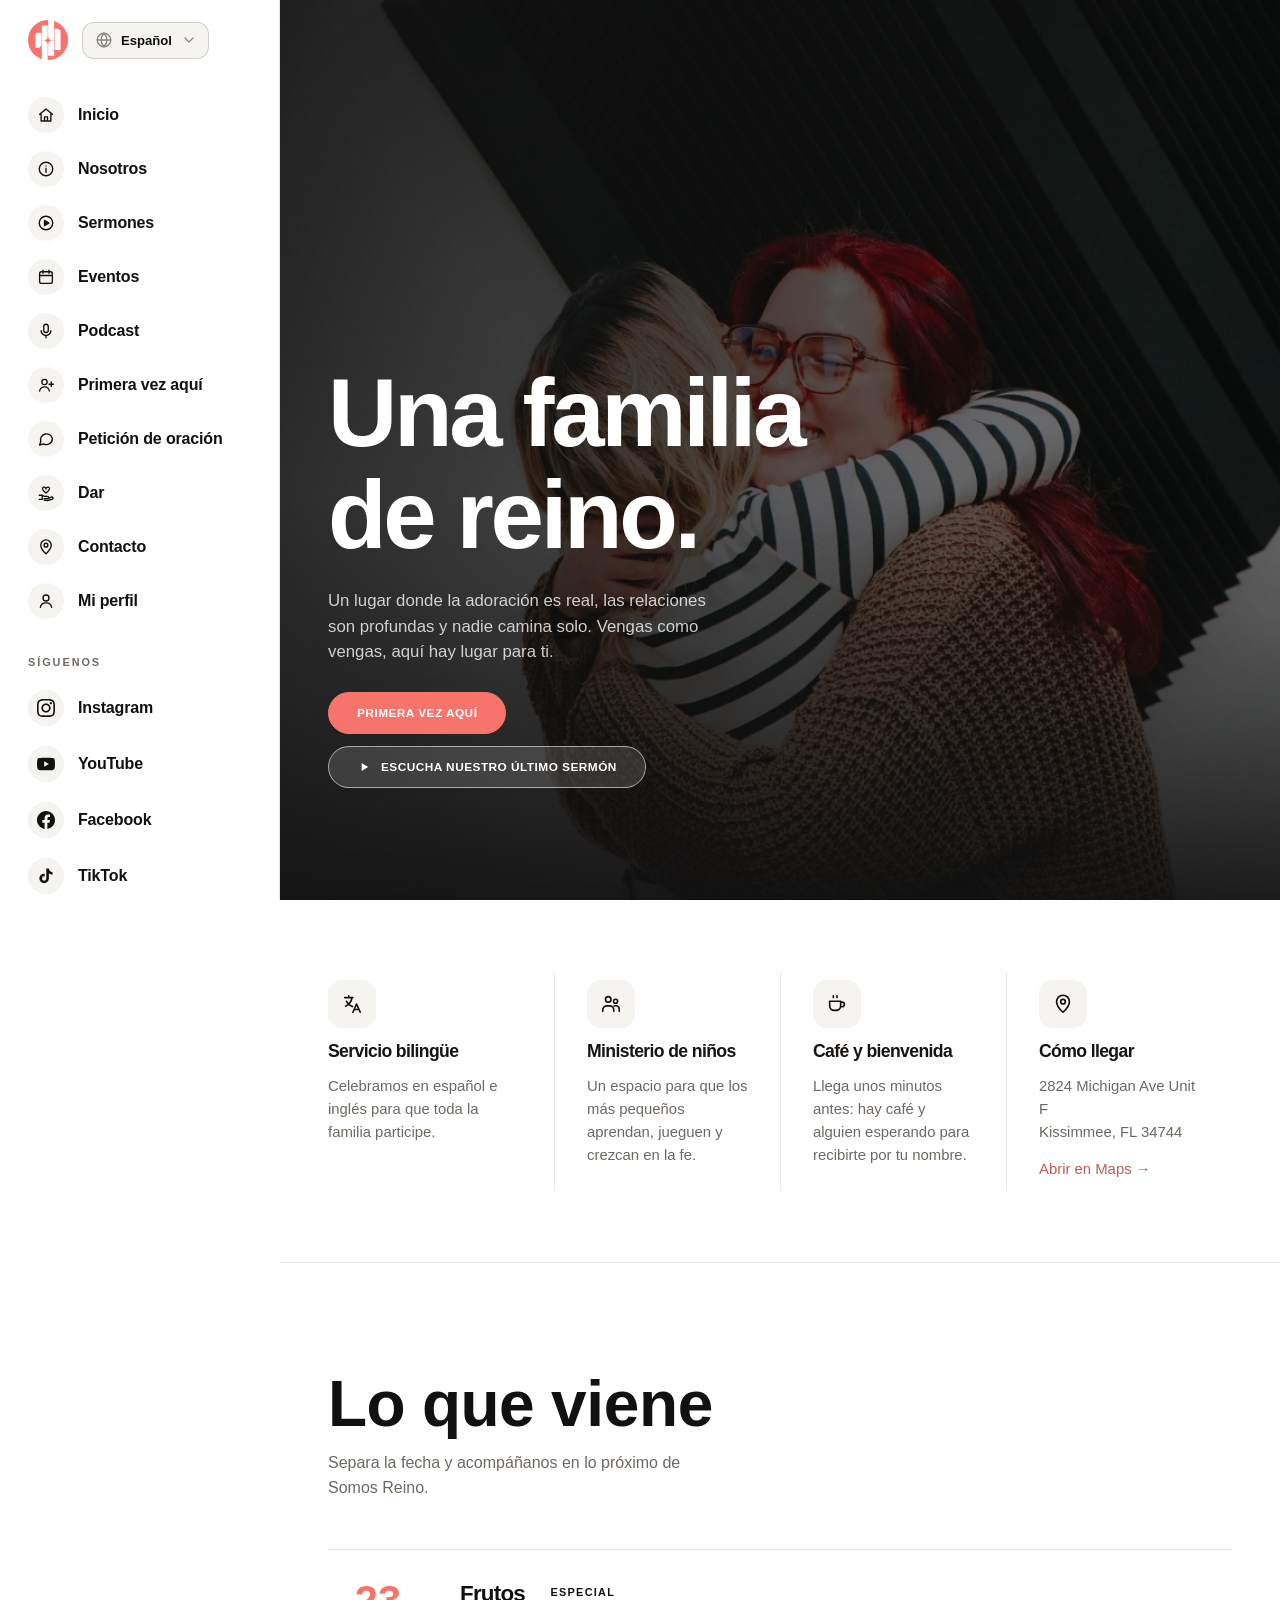
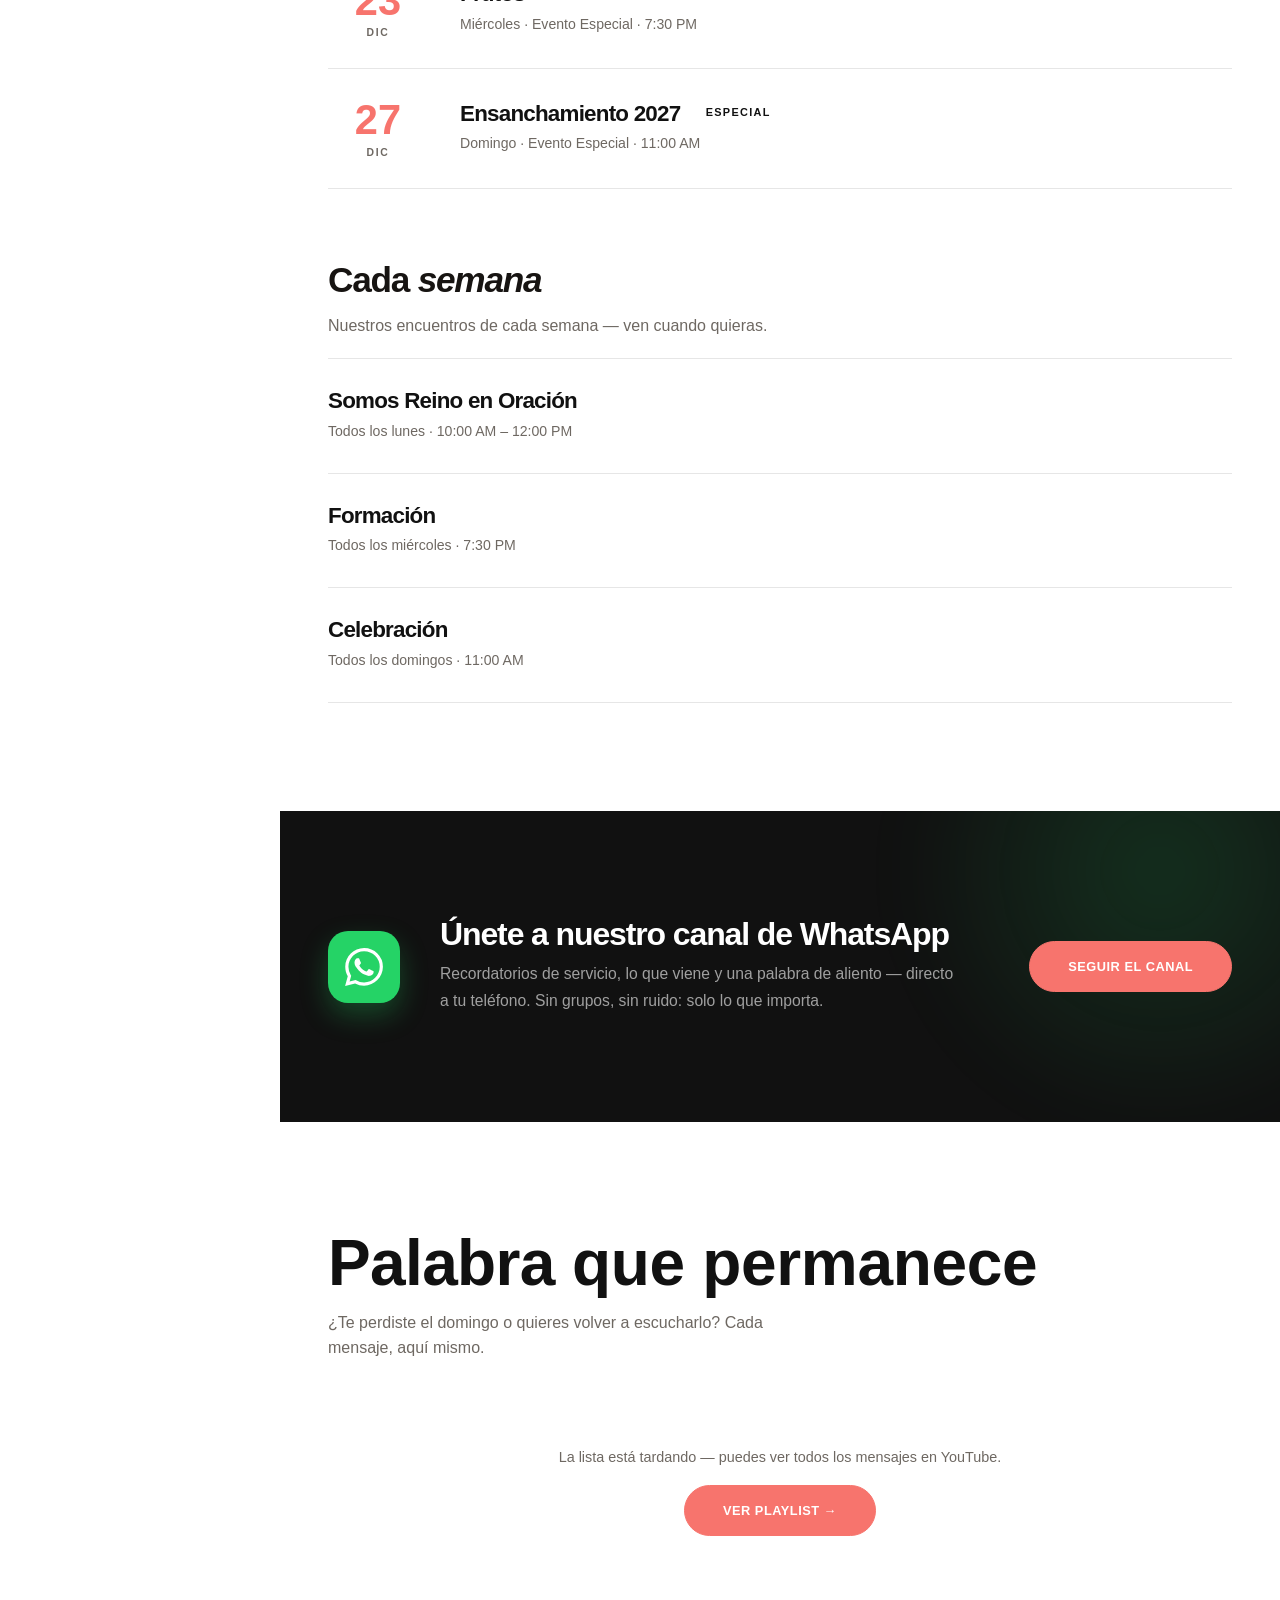
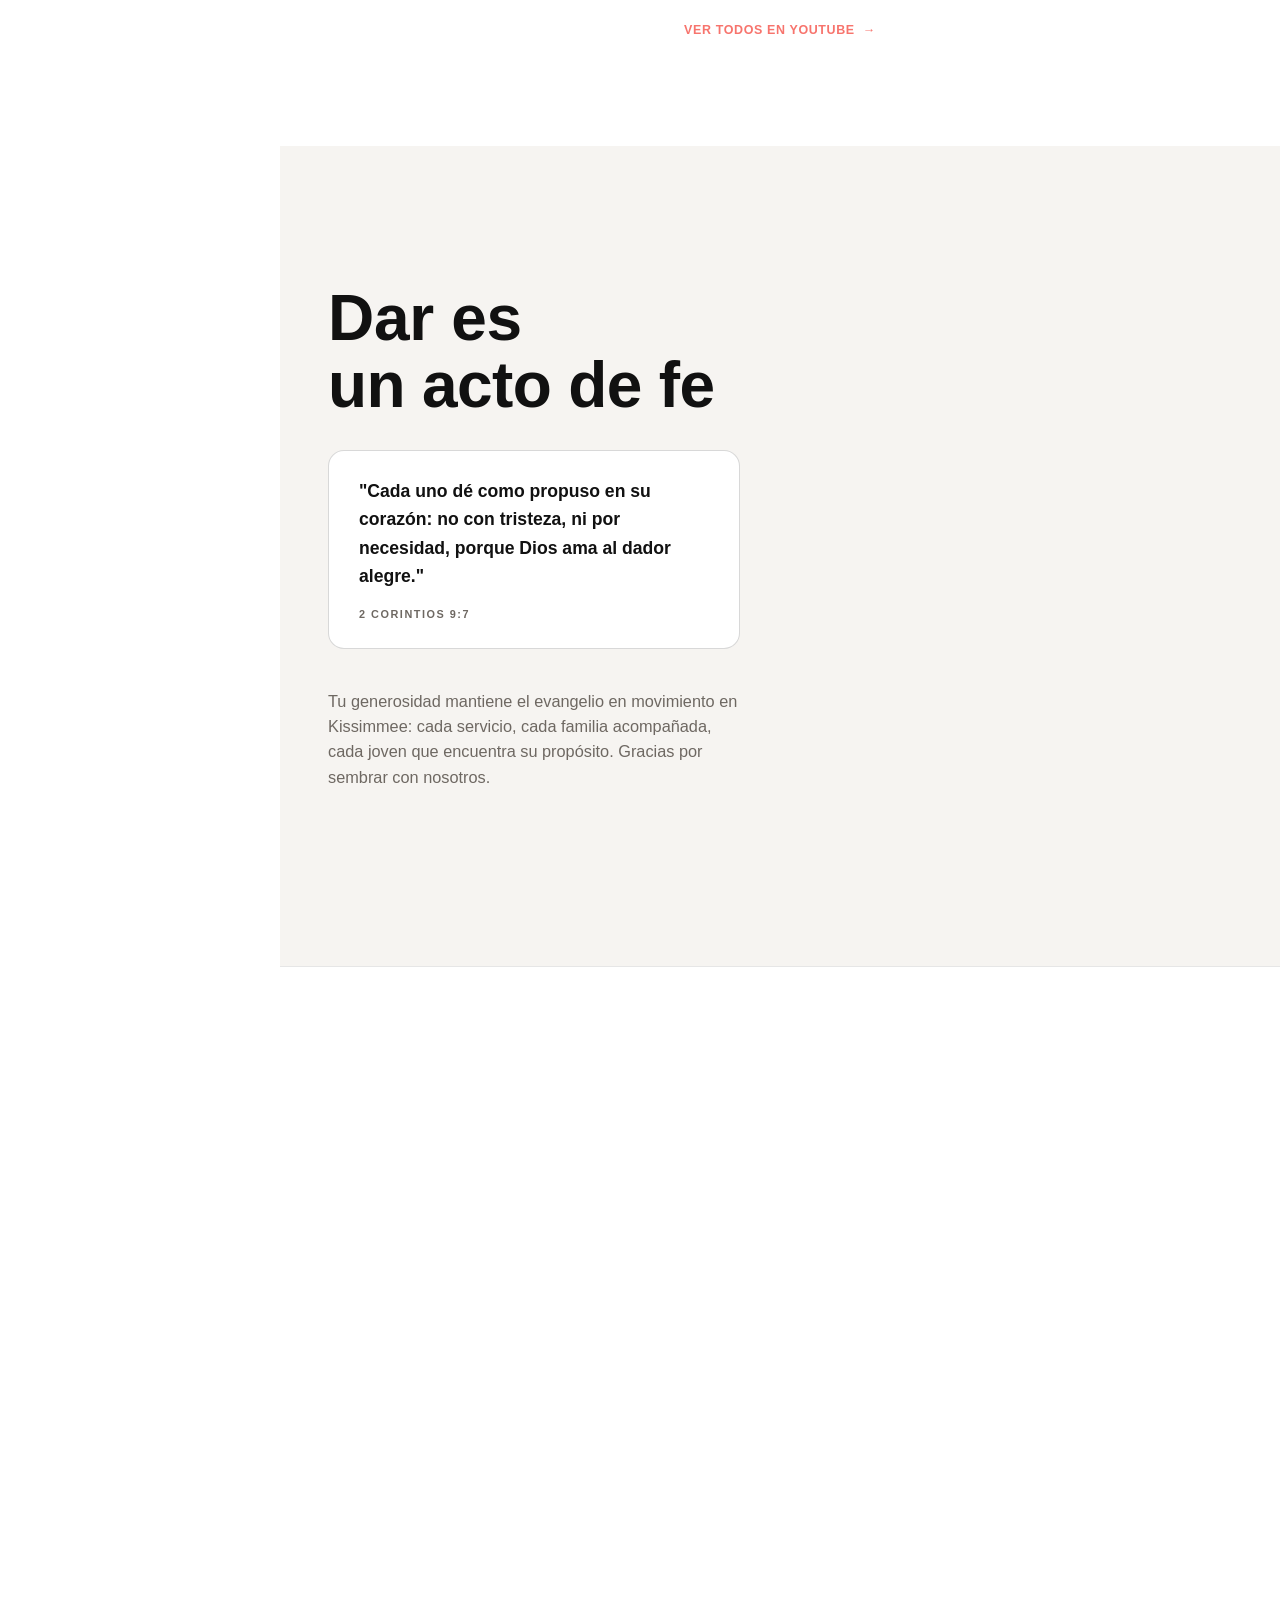
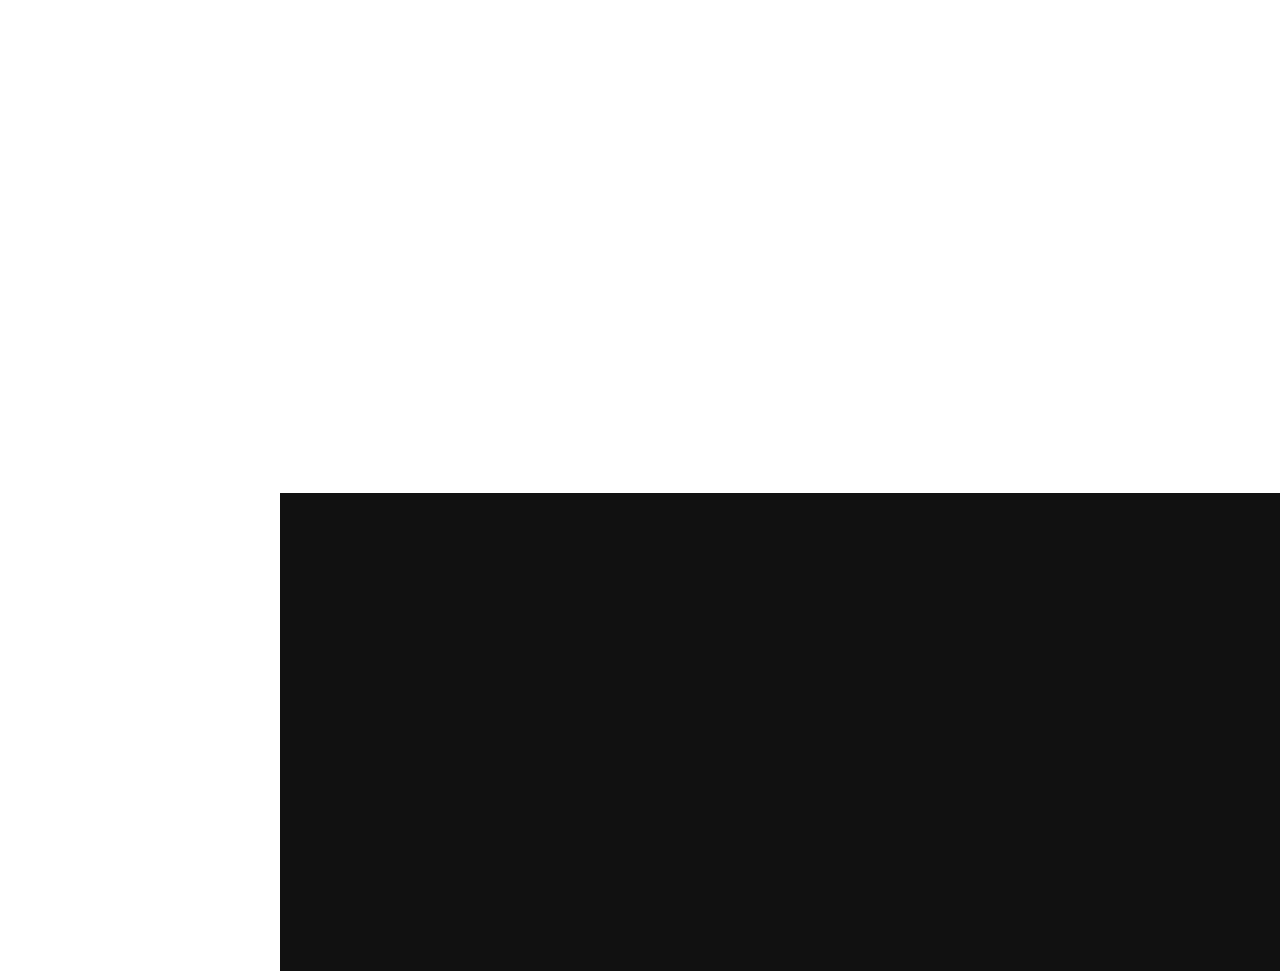
==== commit 96215849: "Restyle podcast section to match the rest of the site Light surface, two-column layout like Give/Con" ====
--- a/index.html
+++ b/index.html
@@ -1599,7 +1599,7 @@
     }
 
     /* Slow-drifting glows so the dark sections aren't flat black */
-    #whatsapp::before, #esencial::before, #esencial::after {
+    #whatsapp::before {
       content: '';
       position: absolute;
       border-radius: 50%;
@@ -1612,20 +1612,6 @@
       width: 560px; height: 560px;
       top: -220px; right: -160px;
       background: radial-gradient(circle, rgba(37,211,102,0.16), transparent 66%);
-    }
-
-    #esencial::before {
-      width: 620px; height: 620px;
-      top: -240px; left: -180px;
-      background: radial-gradient(circle, rgba(255,255,255,0.09), transparent 66%);
-    }
-
-    #esencial::after {
-      width: 480px; height: 480px;
-      bottom: -200px; right: -140px;
-      background: radial-gradient(circle, rgba(131,43,193,0.2), transparent 66%);
-      animation-duration: 28s;
-      animation-direction: alternate-reverse;
     }
 
     #whatsapp .container { position: relative; z-index: 1; }
@@ -2439,23 +2425,24 @@
     .hero-bg-img.on { opacity: 1; }
     @media (prefers-reduced-motion: reduce) { .hero-bg-img { transition: none; } }
 
-    /* ── PODCAST: just a nudge to listen, and the links ── */
-    #esencial { padding: var(--section-pad); background: var(--black); position: relative; overflow: hidden; }
-    .podcast-inner { max-width: 560px; }
-    #esencial h2.display { color: var(--white); }
-    .podcast-lead { margin-top: 14px; font-size: 1rem; line-height: 1.55; color: rgba(255,255,255,0.62); }
-    .podcast-links { display: flex; flex-direction: column; gap: 12px; margin-top: 36px; }
+    /* ── PODCAST: a nudge to listen, and the links ── */
+    #esencial { padding: var(--section-pad); background: var(--surface); border-top: 1px solid var(--line); position: relative; overflow: hidden; }
+    .podcast-inner { display: grid; grid-template-columns: 1fr 1fr; gap: 80px; align-items: center; }
+    .podcast-inner > * { min-width: 0; }
+    .podcast-lead { margin-top: 24px; font-size: 1.02rem; line-height: 1.75; color: var(--muted); max-width: 440px; }
+    .podcast-links { display: flex; flex-direction: column; gap: 12px; }
     .podcast-link {
       display: flex; align-items: center; gap: 16px;
       padding: 16px 20px; border-radius: 16px;
-      background: rgba(255,255,255,0.05); border: 1px solid rgba(255,255,255,0.08);
-      color: var(--white); text-decoration: none;
-      transition: background 0.3s ease, border-color 0.3s ease, transform 0.4s var(--ease);
-    }
+      background: var(--cream); border: 1px solid var(--rule);
+      color: var(--text); text-decoration: none;
+      transition: border-color 0.3s ease, transform 0.4s var(--ease);
+    }
+    @media (max-width: 900px) { .podcast-inner { grid-template-columns: 1fr; gap: 40px; } }
     .podcast-ico { display: grid; place-items: center; flex: none; width: 40px; height: 40px; border-radius: 10px; }
     .podcast-ico svg { width: 22px; height: 22px; fill: white; }
     .podcast-name { font-size: 1.05rem; font-weight: 700; letter-spacing: -0.02em; }
-    .podcast-go { margin-left: auto; font-size: 0.7rem; font-weight: 700; letter-spacing: 0.1em; text-transform: uppercase; color: rgba(255,255,255,0.45); transition: color 0.3s ease; }
+    .podcast-go { margin-left: auto; font-size: 0.7rem; font-weight: 700; letter-spacing: 0.1em; text-transform: uppercase; color: var(--label); transition: color 0.3s ease; }
     .podcast-name, .podcast-go { white-space: nowrap; }
     /* On phones the prompt text drops away and just the arrow stays */
     @media (max-width: 480px) {
@@ -2463,7 +2450,7 @@
       .podcast-go::after { content: '\2192'; font-size: 1.1rem; letter-spacing: 0; }
     }
     @media (hover: hover) {
-      .podcast-link:hover { background: rgba(255,255,255,0.09); border-color: rgba(255,255,255,0.18); transform: translateX(4px); }
+      .podcast-link:hover { border-color: var(--ink); transform: translateX(4px); }
       .podcast-link:hover .podcast-go { color: var(--action); }
     }
   </style>
@@ -2943,8 +2930,10 @@
   <section id="esencial">
     <div class="container">
       <div class="podcast-inner">
+        <div class="podcast-left">
         <h2 class="display reveal" data-en="Listen to our podcast">Escucha nuestro podcast</h2>
         <p class="podcast-lead reveal" data-en="New episodes are out now — pick your favorite app and press play.">Nuevos episodios disponibles — elige tu app favorita y dale play.</p>
+        </div>
         <div class="podcast-links" data-stagger>
         <a class="podcast-link reveal" href="https://open.spotify.com/show/7hPqVVCSXma0FkD6zP0R1G?si=clq1VjnhSemF-9fD8qQT2g" target="_blank" rel="noopener">
           <span class="podcast-ico" style="background:#1DB954;"><svg aria-hidden="true" viewBox="0 0 24 24" fill="white"><path d="M12 0C5.4 0 0 5.4 0 12s5.4 12 12 12 12-5.4 12-12S18.66 0 12 0zm5.521 17.34c-.24.359-.66.48-1.021.24-2.82-1.74-6.36-2.101-10.561-1.141-.418.122-.779-.179-.899-.539-.12-.421.18-.78.54-.9 4.56-1.021 8.52-.6 11.64 1.32.42.18.479.659.301 1.02zm1.44-3.3c-.301.42-.841.6-1.262.3-3.239-1.98-8.159-2.58-11.939-1.38-.479.12-1.02-.12-1.14-.6-.12-.48.12-1.021.6-1.141C9.6 9.9 15 10.561 18.72 12.84c.361.181.54.78.241 1.2zm.12-3.36C15.24 8.4 8.82 8.16 5.16 9.301c-.6.179-1.2-.181-1.38-.721-.18-.601.18-1.2.72-1.381 4.26-1.26 11.28-1.02 15.721 1.621.539.3.719 1.02.419 1.56-.299.421-1.02.599-1.559.3z"/></svg></span>
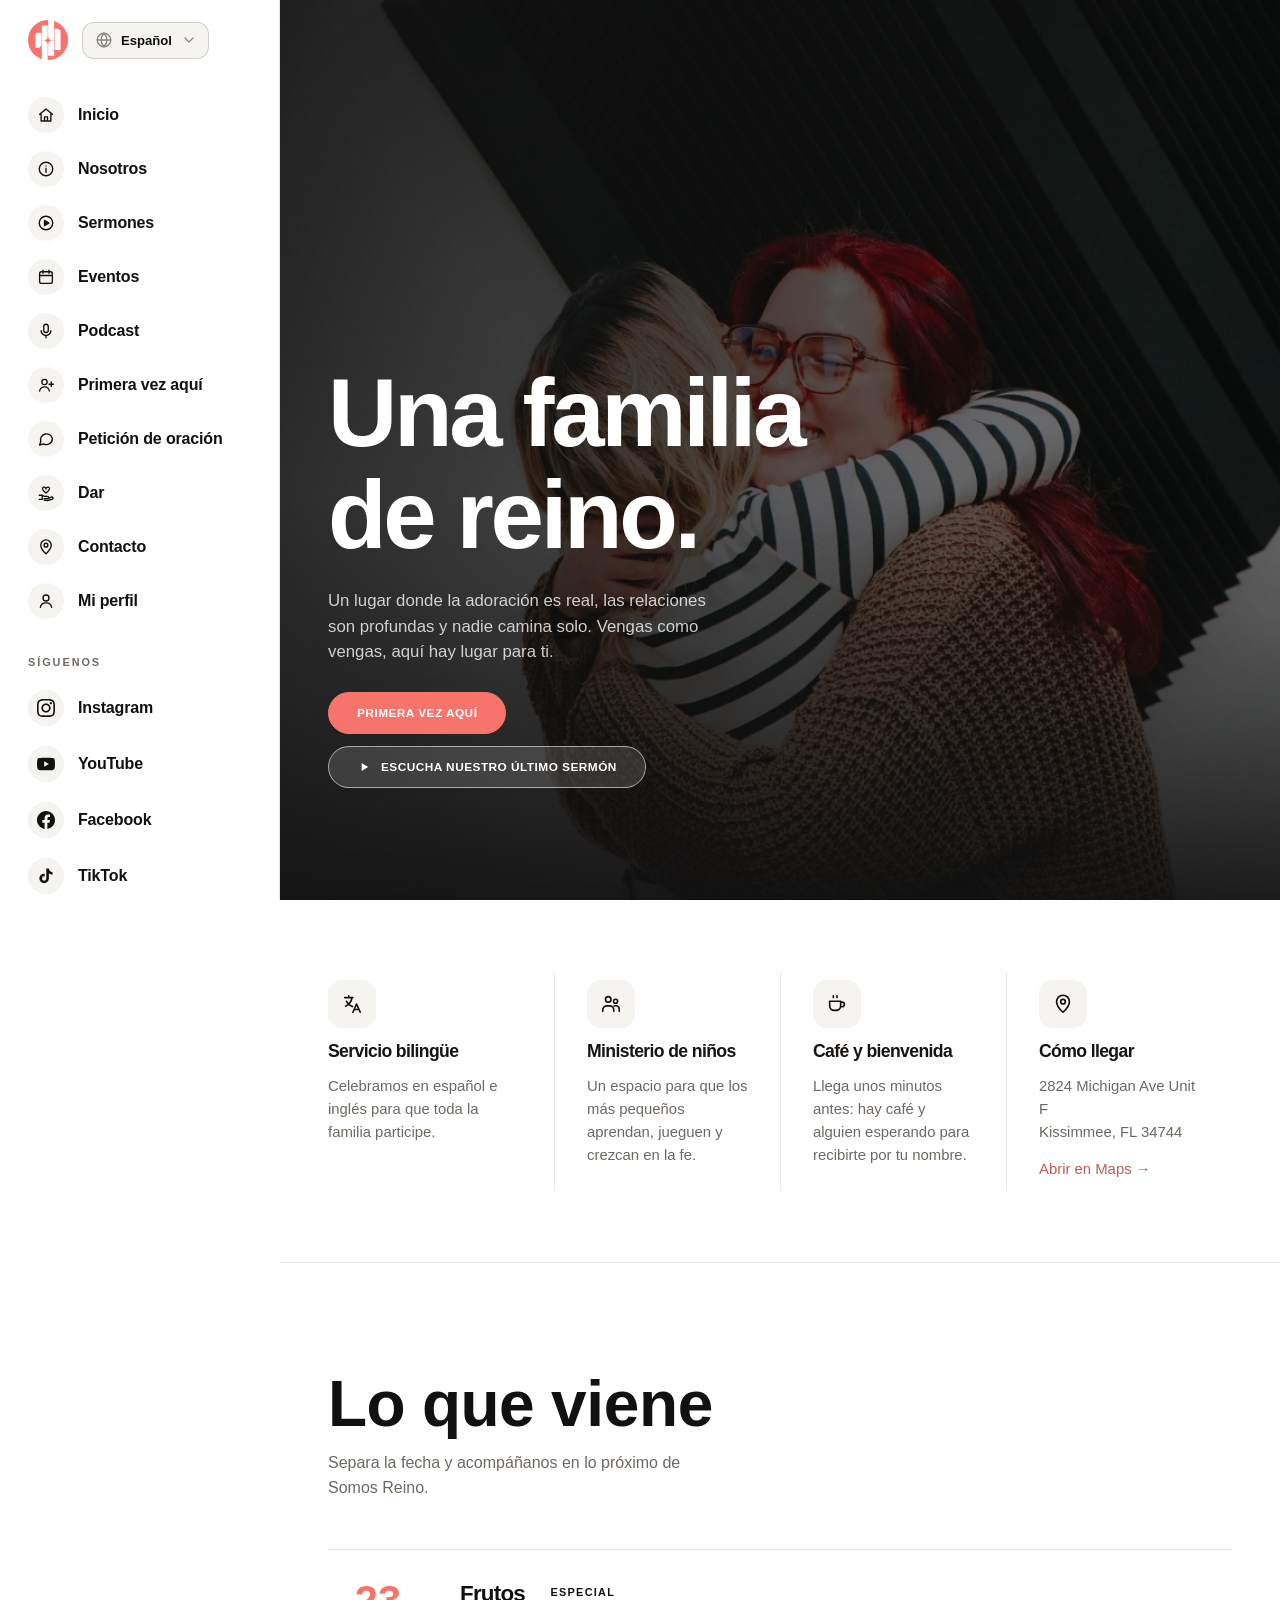
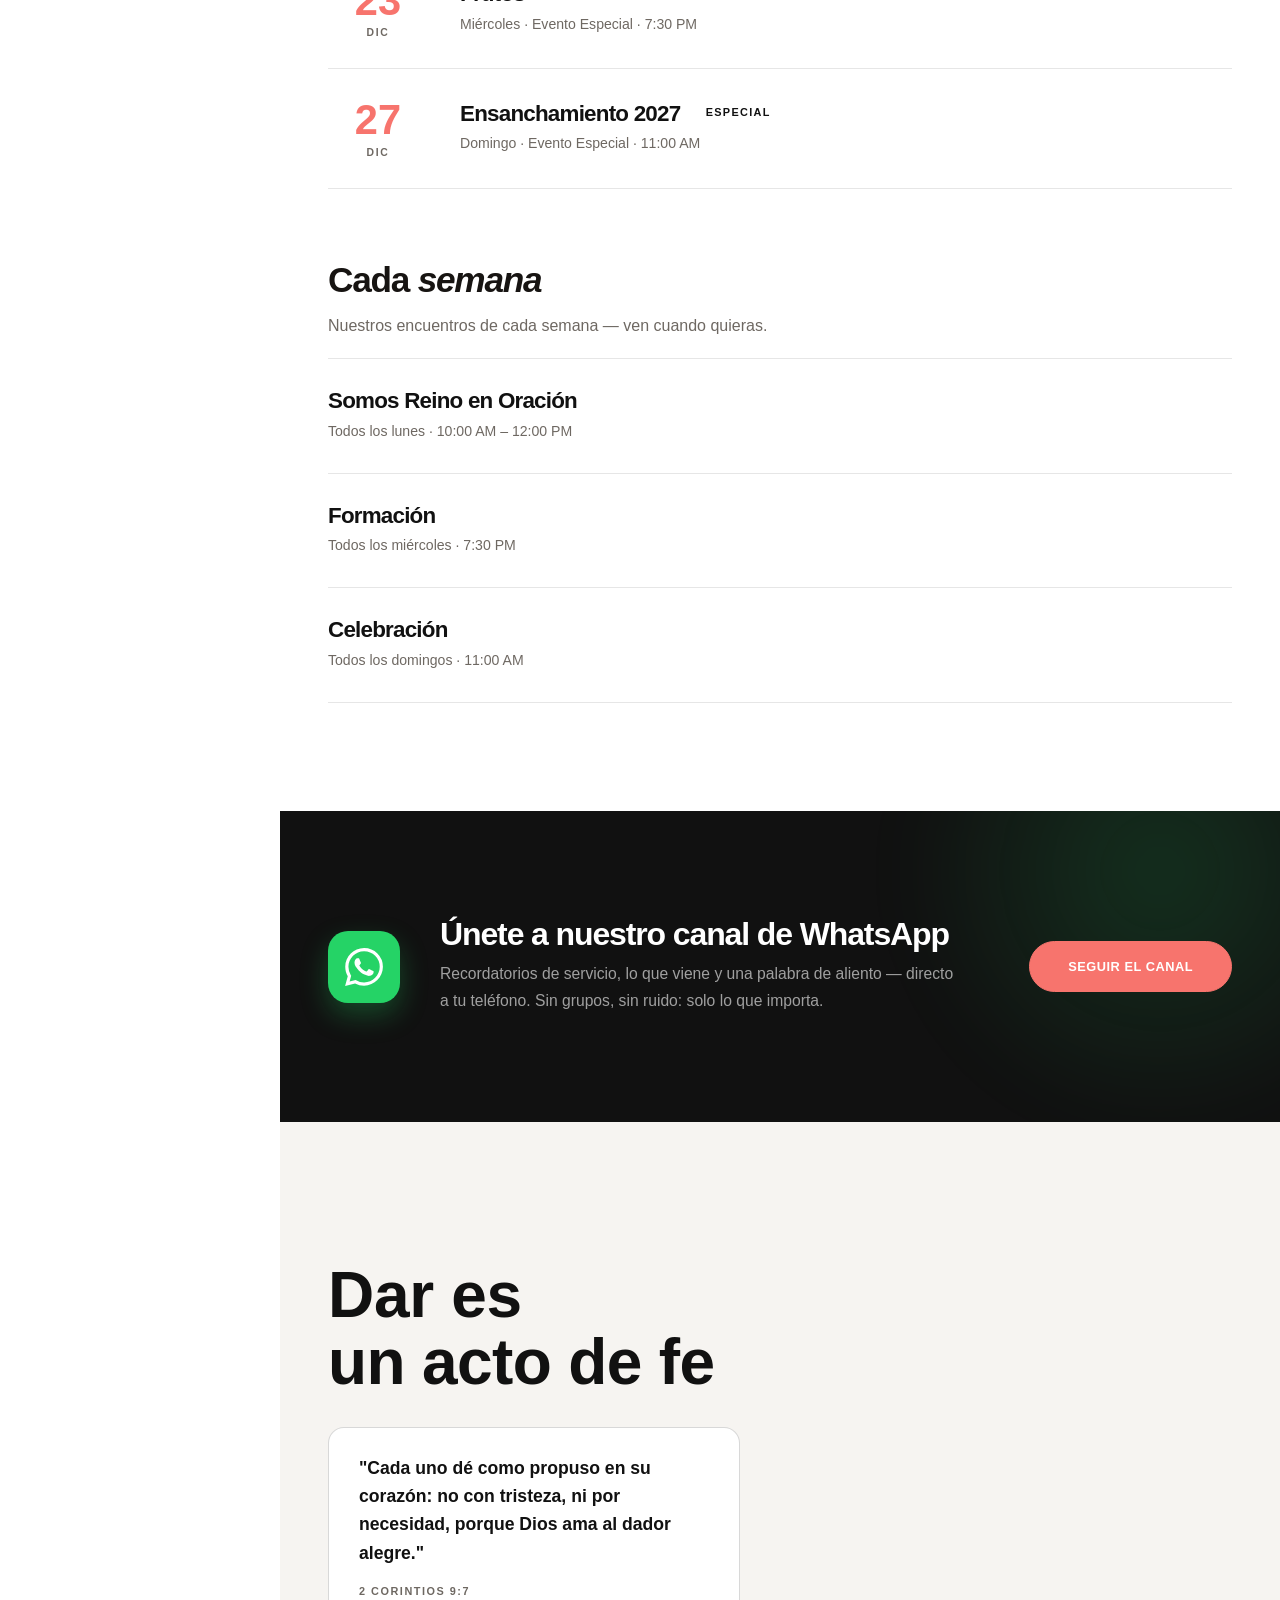
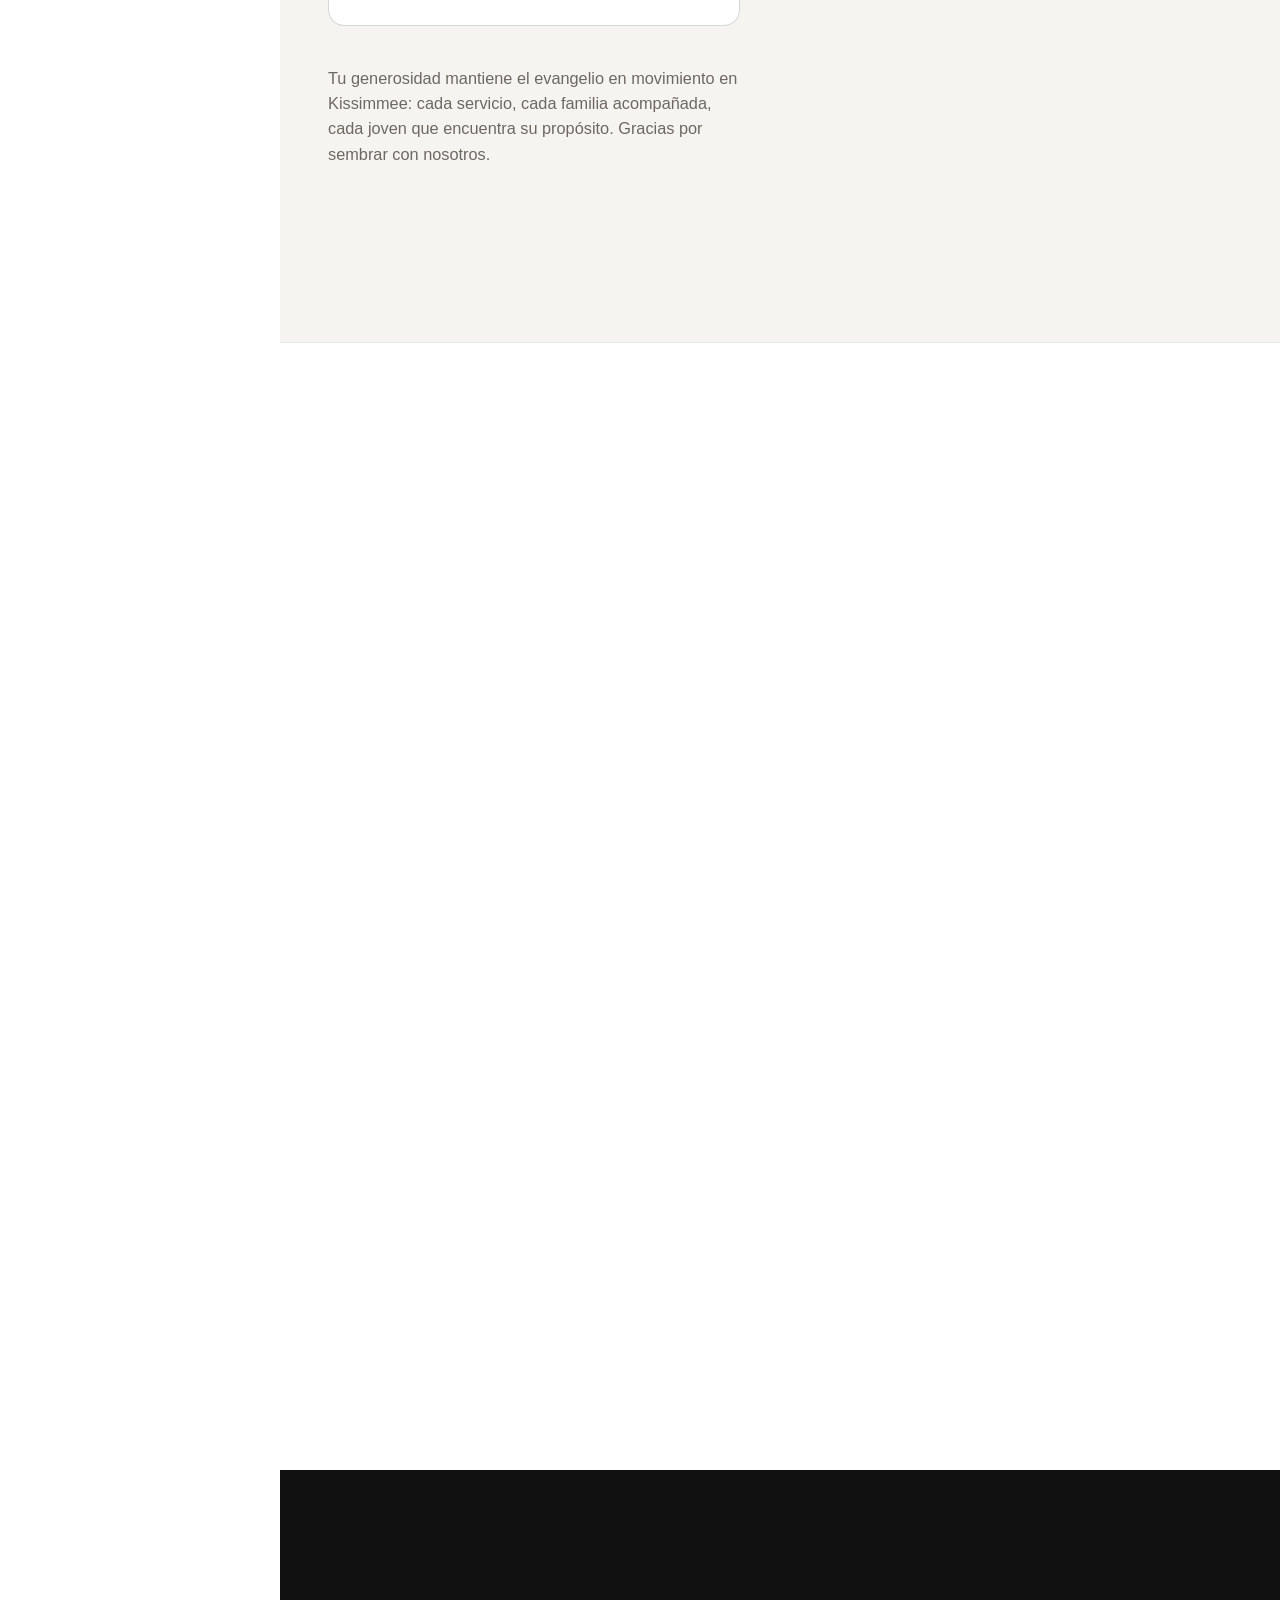
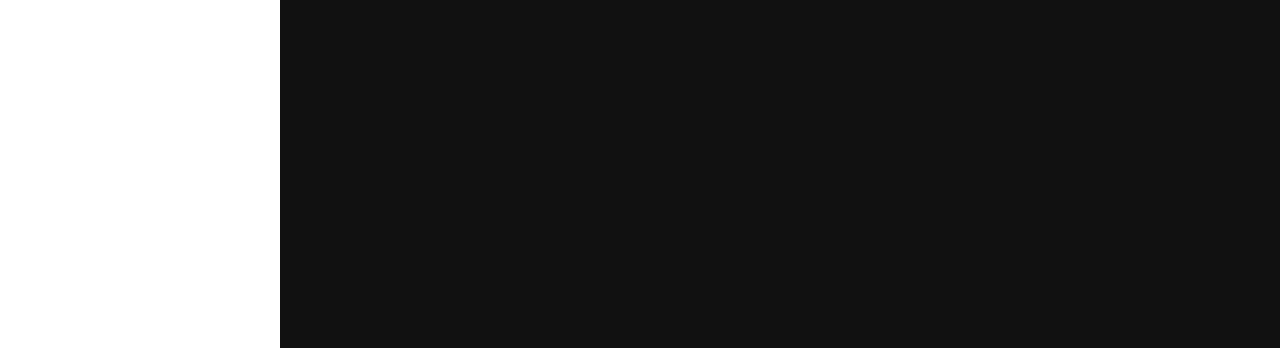
==== commit ce7bdf6a: "Remove Sermons section from the home page Sermons now live on /sermons. The hero 'latest sermon' but" ====
--- a/index.html
+++ b/index.html
@@ -2542,7 +2542,7 @@
         </a>
       </div>
       <ul class="nav-links">
-        <li><a href="#sermones" data-en="Sermons">Sermones</a></li>
+        <li><a href="/sermons" data-en="Sermons">Sermones</a></li>
         <li><a href="/events" data-en="Events">Eventos</a></li>
         <li><a href="#esencial">Podcast</a></li>
         <li><a href="#contacto" data-en="Contact">Contacto</a></li>
@@ -2555,7 +2555,7 @@
     <!-- Mobile tab bar — always in view, like an app -->
     <div class="nav-tabs" role="navigation" aria-label="Secciones" data-en-label="Sections">
       <a href="#hero"><svg viewBox="0 0 24 24" fill="none" stroke="currentColor" stroke-width="1.8" stroke-linecap="round" stroke-linejoin="round" aria-hidden="true"><path d="M3.5 11 12 4l8.5 7M5.5 9.5V20h13V9.5M10 20v-5.5h4V20"/></svg><span data-en="Home">Inicio</span></a>
-      <a href="#sermones"><svg viewBox="0 0 24 24" fill="none" stroke="currentColor" stroke-width="1.8" stroke-linecap="round" stroke-linejoin="round" aria-hidden="true"><circle cx="12" cy="12" r="9"/><path d="M10 8.5v7l6-3.5-6-3.5Z" fill="currentColor"/></svg><span data-en="Sermons">Sermones</span></a>
+      <a href="/sermons"><svg viewBox="0 0 24 24" fill="none" stroke="currentColor" stroke-width="1.8" stroke-linecap="round" stroke-linejoin="round" aria-hidden="true"><circle cx="12" cy="12" r="9"/><path d="M10 8.5v7l6-3.5-6-3.5Z" fill="currentColor"/></svg><span data-en="Sermons">Sermones</span></a>
       <a href="/events"><svg viewBox="0 0 24 24" fill="none" stroke="currentColor" stroke-width="1.8" stroke-linecap="round" stroke-linejoin="round" aria-hidden="true"><rect x="3.5" y="5" width="17" height="15.5" rx="2.5"/><path d="M3.5 10h17M8 3v4M16 3v4"/></svg><span data-en="Events">Eventos</span></a>
       <a href="#esencial"><svg viewBox="0 0 24 24" fill="none" stroke="currentColor" stroke-width="1.8" stroke-linecap="round" stroke-linejoin="round" aria-hidden="true"><rect x="9" y="3" width="6" height="11" rx="3"/><path d="M5.5 11.5a6.5 6.5 0 0 0 13 0M12 18v3"/></svg><span>Podcast</span></a>
       <a href="/give"><svg viewBox="0 0 24 24" fill="none" stroke="currentColor" stroke-width="1.8" stroke-linecap="round" stroke-linejoin="round" aria-hidden="true"><path d="M12 9.6C12 7.3 9 6.2 7.6 8.2 6.3 10 7.7 11.6 12 15c4.3-3.4 5.7-5 4.4-6.8C15 6.2 12 7.3 12 9.6Z" transform="translate(0 -3)"/><path d="M3 15h4l3 1.5h4a1.5 1.5 0 0 1 0 3H9.5M7 15v5.5H3M14 19.5l5-2a1.6 1.6 0 0 1 1.7 2.7L14 22l-4.5-.5"/></svg><span data-en="Give">Dar</span></a>
@@ -2649,7 +2649,7 @@
 
           <div class="hero-actions">
             <a class="btn-primary" href="/welcome" data-en="New Here">Primera vez aquí</a>
-            <a class="hero-sermon-link" id="latest-sermon-link" href="#sermones"><svg aria-hidden="true" viewBox="0 0 24 24"><path d="M8 5v14l11-7z"/></svg><span data-en="Listen to our latest sermon">Escucha nuestro último sermón</span></a>
+            <a class="hero-sermon-link" id="latest-sermon-link" href="/sermons"><svg aria-hidden="true" viewBox="0 0 24 24"><path d="M8 5v14l11-7z"/></svg><span data-en="Listen to our latest sermon">Escucha nuestro último sermón</span></a>
           </div>
 
         </div>
@@ -2860,38 +2860,6 @@
   </section>
 
   <!-- ── SERMONES ── -->
-  <section id="sermones">
-    <div class="container">
-      <div class="row-top reveal">
-        <div>
-          <h2 class="display" data-en="A word <em>that stays with you</em>">Palabra <em>que permanece</em></h2>
-          <p class="section-lead" data-en="Missed Sunday, or want to hear it again? Every message, right here.">
-            ¿Te perdiste el domingo o quieres volver a escucharlo? Cada mensaje, aquí mismo.
-          </p>
-        </div>
-      </div>
-
-      <!-- Loading state -->
-      <div id="sermons-loading" style="text-align:center;padding:60px 0;">
-        <div style="width:40px;height:40px;border:2px solid var(--gray-100);border-top-color:var(--ink);border-radius:50%;animation:spin 0.8s linear infinite;margin:0 auto 16px;"></div>
-        <p data-en="Loading messages..." style="font-family:var(--font);font-size:0.82rem;color:var(--muted);letter-spacing:0.08em;font-weight:600;">Cargando mensajes...</p>
-      </div>
-
-      <!-- Error / fallback -->
-      <div id="sermons-error" style="display:none;text-align:center;padding:32px 0;">
-        <p data-en="The list is taking a moment — you can watch every message on YouTube." style="font-size:0.9rem;color:var(--muted);margin-bottom:20px;">La lista está tardando — puedes ver todos los mensajes en YouTube.</p>
-        <a href="https://youtube.com/playlist?list=PLsHpz1KAchvrgZdyP_RYCzfQDhkvn5Bd7" target="_blank" rel="noopener" class="btn-primary" data-en="View Playlist →" style="display:inline-block;">Ver Playlist →</a>
-      </div>
-
-      <!-- Dynamic grid injected by JS -->
-      <div class="sermons-grid" id="sermons-grid" data-stagger style="display:none;"></div>
-
-      <div style="text-align:center;margin-top:48px;">
-        <a href="https://youtube.com/playlist?list=PLsHpz1KAchvrgZdyP_RYCzfQDhkvn5Bd7" target="_blank" rel="noopener" class="link-arrow" data-en="View All on YouTube" style="justify-content:center;">Ver todos en YouTube</a>
-      </div>
-    </div>
-  </section>
-
   <!-- ── VIDEO MODAL — inline sermon playback ── -->
   <div class="video-modal" id="video-modal" role="dialog" aria-modal="true" aria-label="Reproductor de sermón">
     <div class="video-modal-backdrop" id="video-modal-backdrop"></div>
@@ -3025,7 +2993,7 @@
           <span class="footer-col-title" data-en="Navigation">Navegación</span>
           <ul class="footer-links">
             <li><a href="#hero" data-en="Home">Inicio</a></li>
-            <li><a href="#sermones" data-en="Sermons">Sermones</a></li>
+            <li><a href="/sermons" data-en="Sermons">Sermones</a></li>
             <li><a href="/events" data-en="Events">Eventos</a></li>
             <li><a href="#esencial">Podcast</a></li>
             <li><a href="#whatsapp">WhatsApp</a></li>
@@ -3570,82 +3538,28 @@
       if (e.key === 'Escape' && videoModal.classList.contains('open')) closeVideoModal();
     });
 
-    // ── YOUTUBE PLAYLIST LOADER ──
+    // ── LATEST SERMON (hero button) ──
+    // "Listen to our latest sermon" plays the newest video in the modal. Until
+    // the video loads (or if it can't), the link goes to the sermons page.
     (function() {
-      const loading = document.getElementById('sermons-loading');
-      const grid = document.getElementById('sermons-grid');
-      const error = document.getElementById('sermons-error');
-
-      function escapeHTML(value) {
-        return String(value ?? '').replace(/[&<>"']/g, char => ({
-          '&': '&amp;', '<': '&lt;', '>': '&gt;', '"': '&quot;', "'": '&#39;'
-        })[char]);
-      }
-      function buildCard(video) {
-        const title = escapeHTML(String(video.title || 'Sermón').split('|')[0].trim());
-        return `
-          <button type="button" class="sermon-card reveal" data-video-id="${video.videoId}" aria-label="Reproducir: ${title}">
-            <div class="sermon-thumb">
-              <img
-                src="https://img.youtube.com/vi/${video.videoId}/hqdefault.jpg"
-                alt="${title}"
-                loading="lazy"
-                style="position:absolute;inset:0;width:100%;height:100%;object-fit:cover;"
-              />
-              <div class="sermon-scrim">
-                <span class="sermon-play">
-                  <svg viewBox="0 0 24 24"><path d="M8 5v14l11-7z"/></svg>
-                </span>
-              </div>
-            </div>
-            <div class="sermon-body">
-              <span class="sermon-series">Somos Reino</span>
-              <h3 class="sermon-title">${title}</h3>
-              <div class="sermon-meta">
-                <span>${escapeHTML(video.date)}</span>
-                <span>·</span>
-                <span data-en="Play →" style="color:var(--action);">Reproducir →</span>
-              </div>
-            </div>
-          </button>`;
-      }
-
-      function renderVideos(data) {
-        const videos = Array.isArray(data.videos)
-          ? data.videos.filter(video => video && /^[\w-]{11}$/.test(video.videoId)).slice(0, 6) : [];
-        if (!videos.length) throw new Error('No videos');
-        // "Listen to our latest sermon" (hero) plays the newest video; until then it scrolls to the sermons
-        const latest = document.getElementById('latest-sermon-link');
-        if (latest) {
-          latest.href = 'https://www.youtube.com/watch?v=' + videos[0].videoId;
-          latest.addEventListener('click', (e) => { e.preventDefault(); openVideoModal(videos[0].videoId); });
-        }
-        grid.innerHTML = videos.map(buildCard).join('');
-        loading.style.display = 'none';
-        grid.style.display = 'grid';
-        applyStagger(grid.parentElement);
-        observeReveals(grid);
-        applyLanguage(currentLang);
-      }
-
-      // Play a sermon inline instead of leaving the site
-      grid.addEventListener('click', (e) => {
-        const card = e.target.closest('.sermon-card');
-        if (card && card.dataset.videoId) openVideoModal(card.dataset.videoId);
-      });
-
-      // Prefer this site's own /api/videos (pulls straight from the YouTube
-      // playlist feed); fall back to the legacy external API if unavailable.
-      // Request 6 — the grid slices to that many cards.
-      fetchJSON('/api/videos?limit=6')
-        .then(renderVideos)
+      const latest = document.getElementById('latest-sermon-link');
+      if (!latest) return;
+
+      function wire(data) {
+        const video = Array.isArray(data.videos)
+          ? data.videos.find(v => v && /^[\w-]{11}$/.test(v.videoId)) : null;
+        if (!video) throw new Error('No videos');
+        latest.href = 'https://www.youtube.com/watch?v=' + video.videoId;
+        latest.addEventListener('click', (e) => { e.preventDefault(); openVideoModal(video.videoId); });
+      }
+
+      // Prefer this site's own /api/videos; fall back to the legacy external API.
+      fetchJSON('/api/videos?limit=1')
+        .then(wire)
         .catch(() => {
-          fetchJSON('https://somos-reino-api.vercel.app/api/videos?limit=6')
-            .then(renderVideos)
-            .catch(() => {
-              loading.style.display = 'none';
-              error.style.display = 'block';
-            });
+          fetchJSON('https://somos-reino-api.vercel.app/api/videos?limit=1')
+            .then(wire)
+            .catch(() => {});
         });
     })();
 
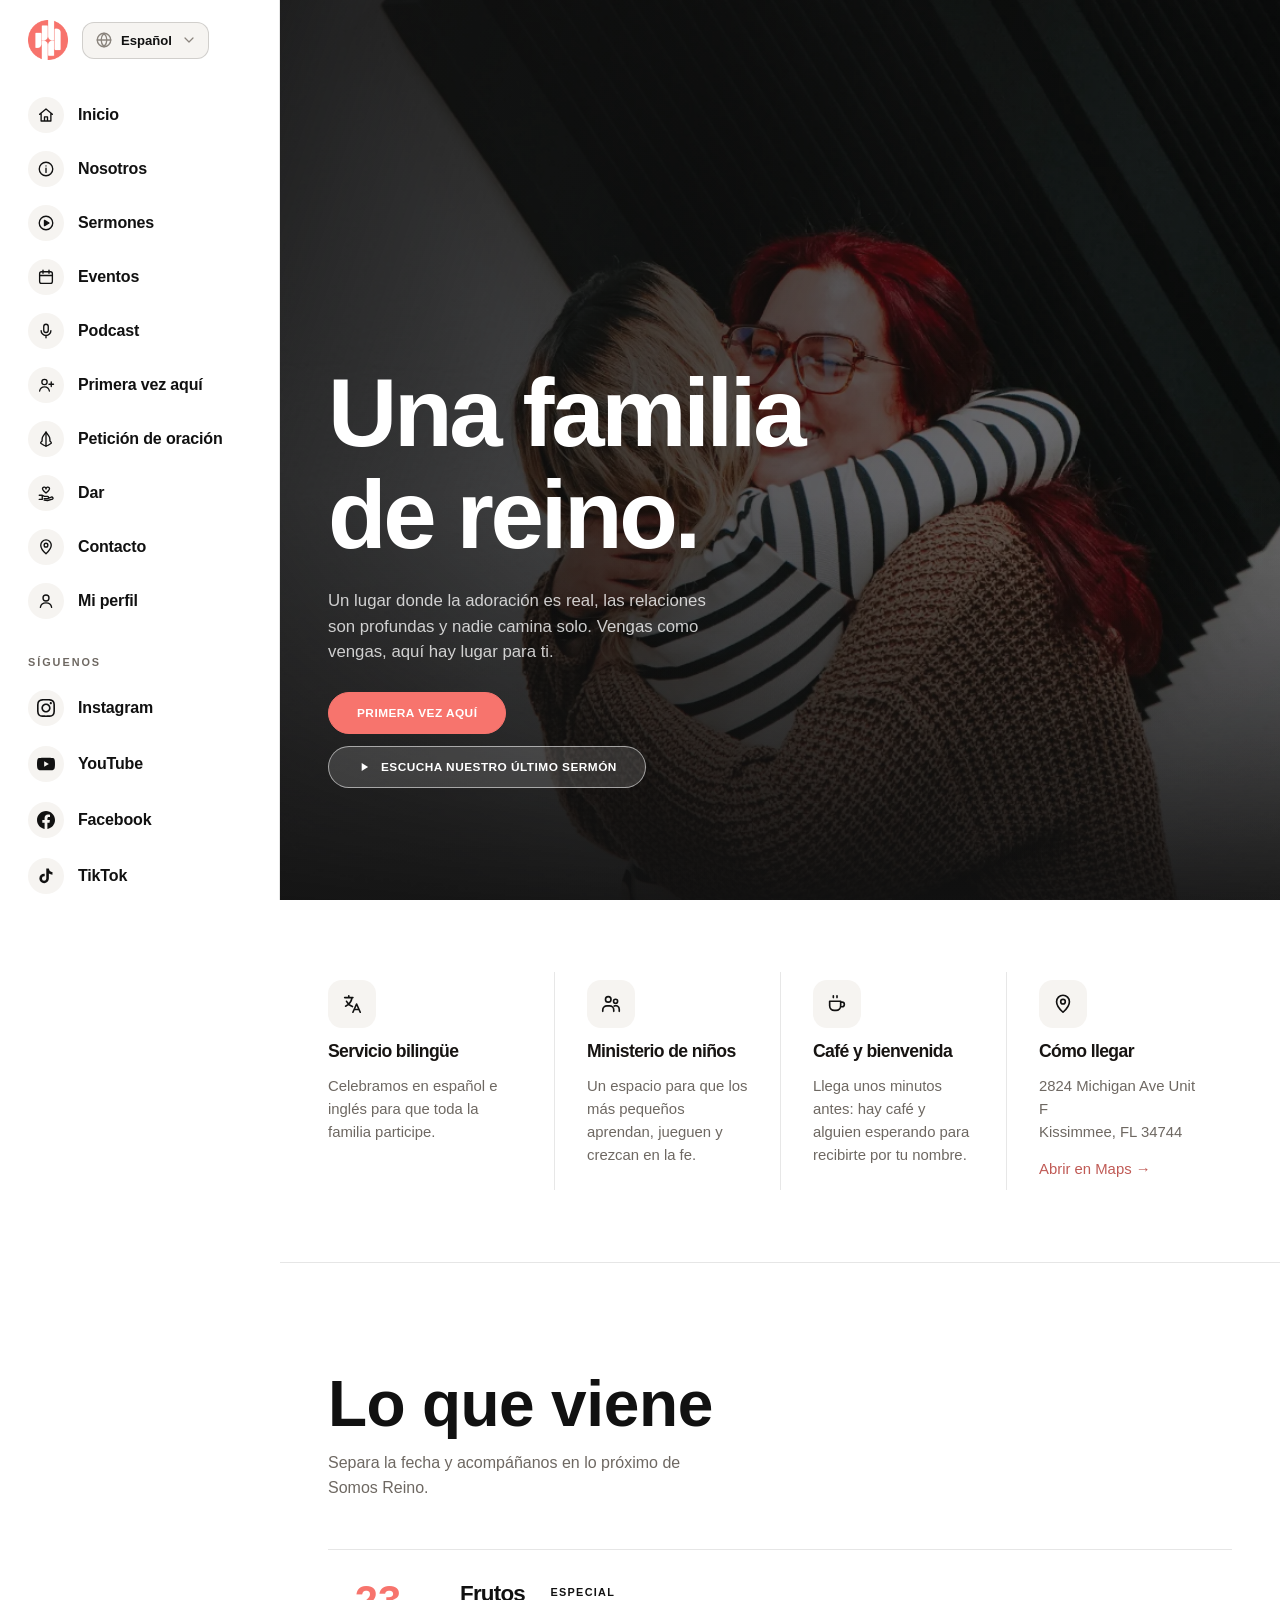
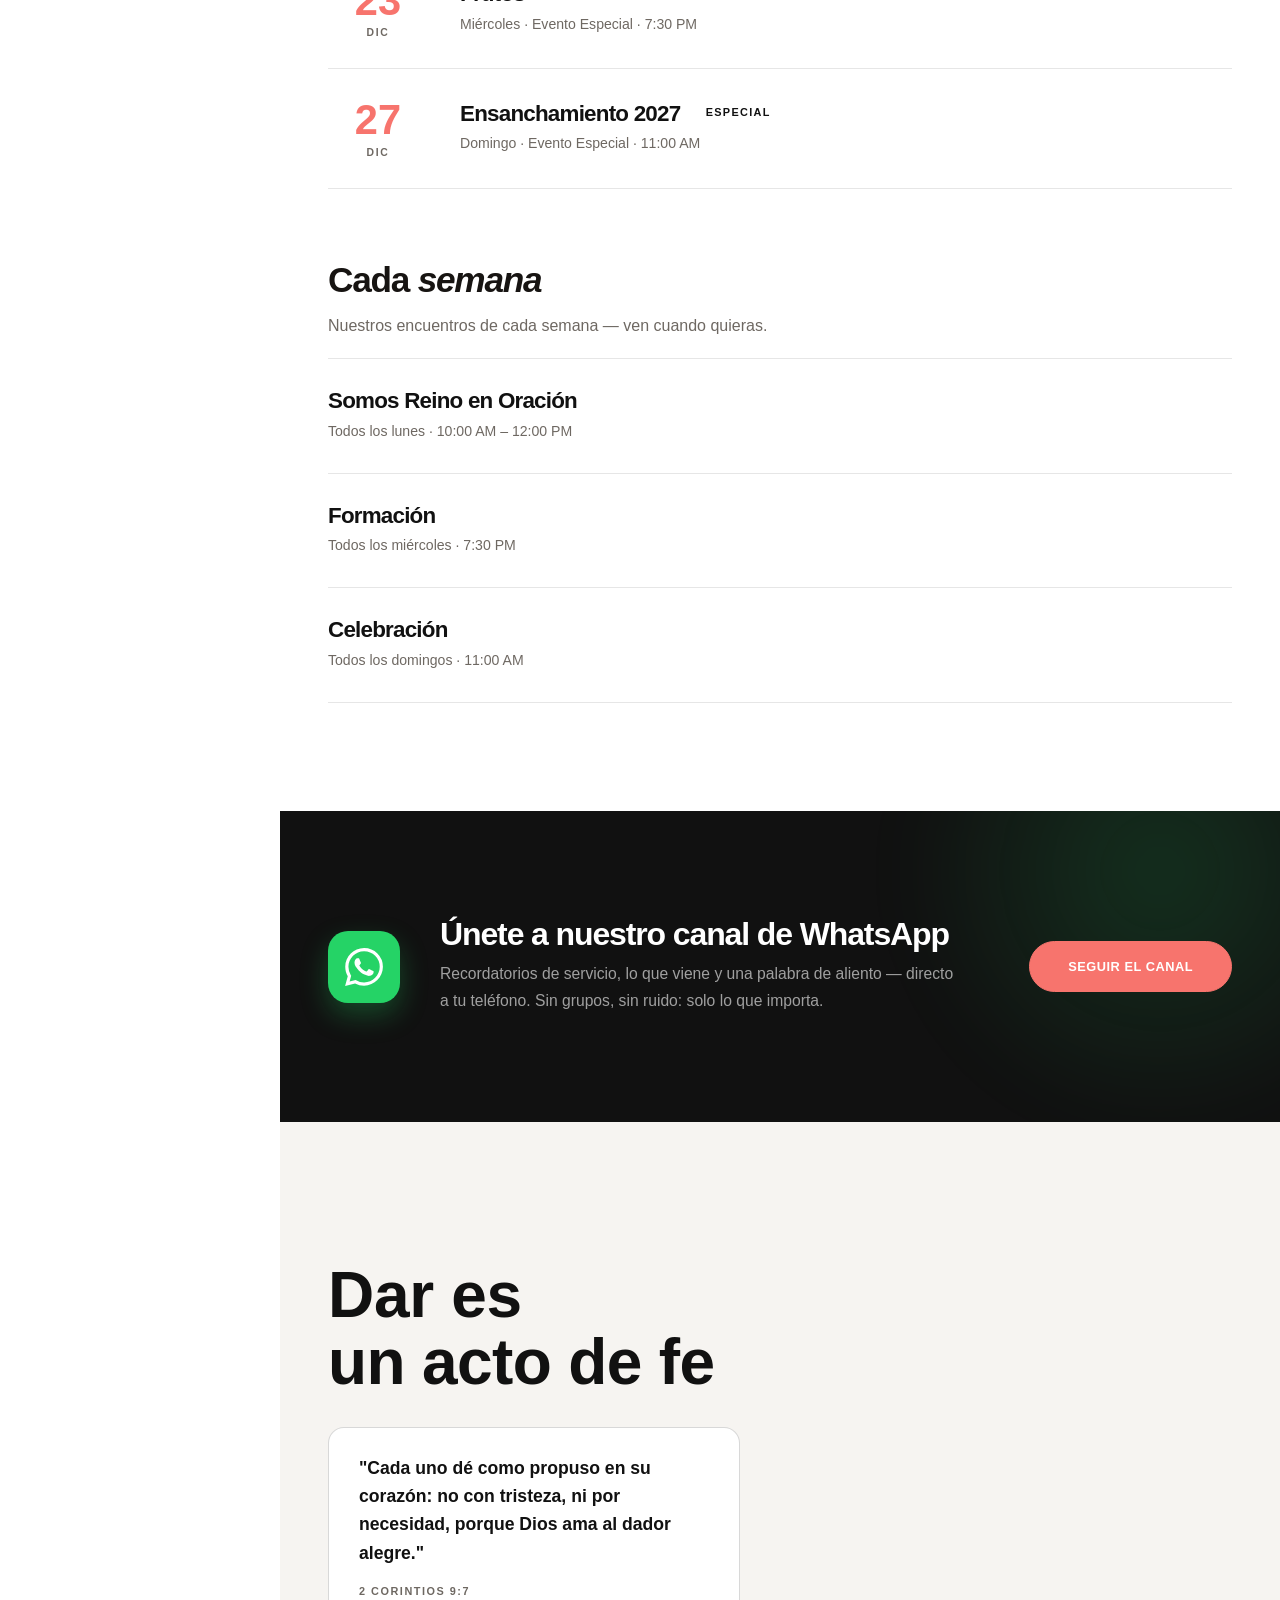
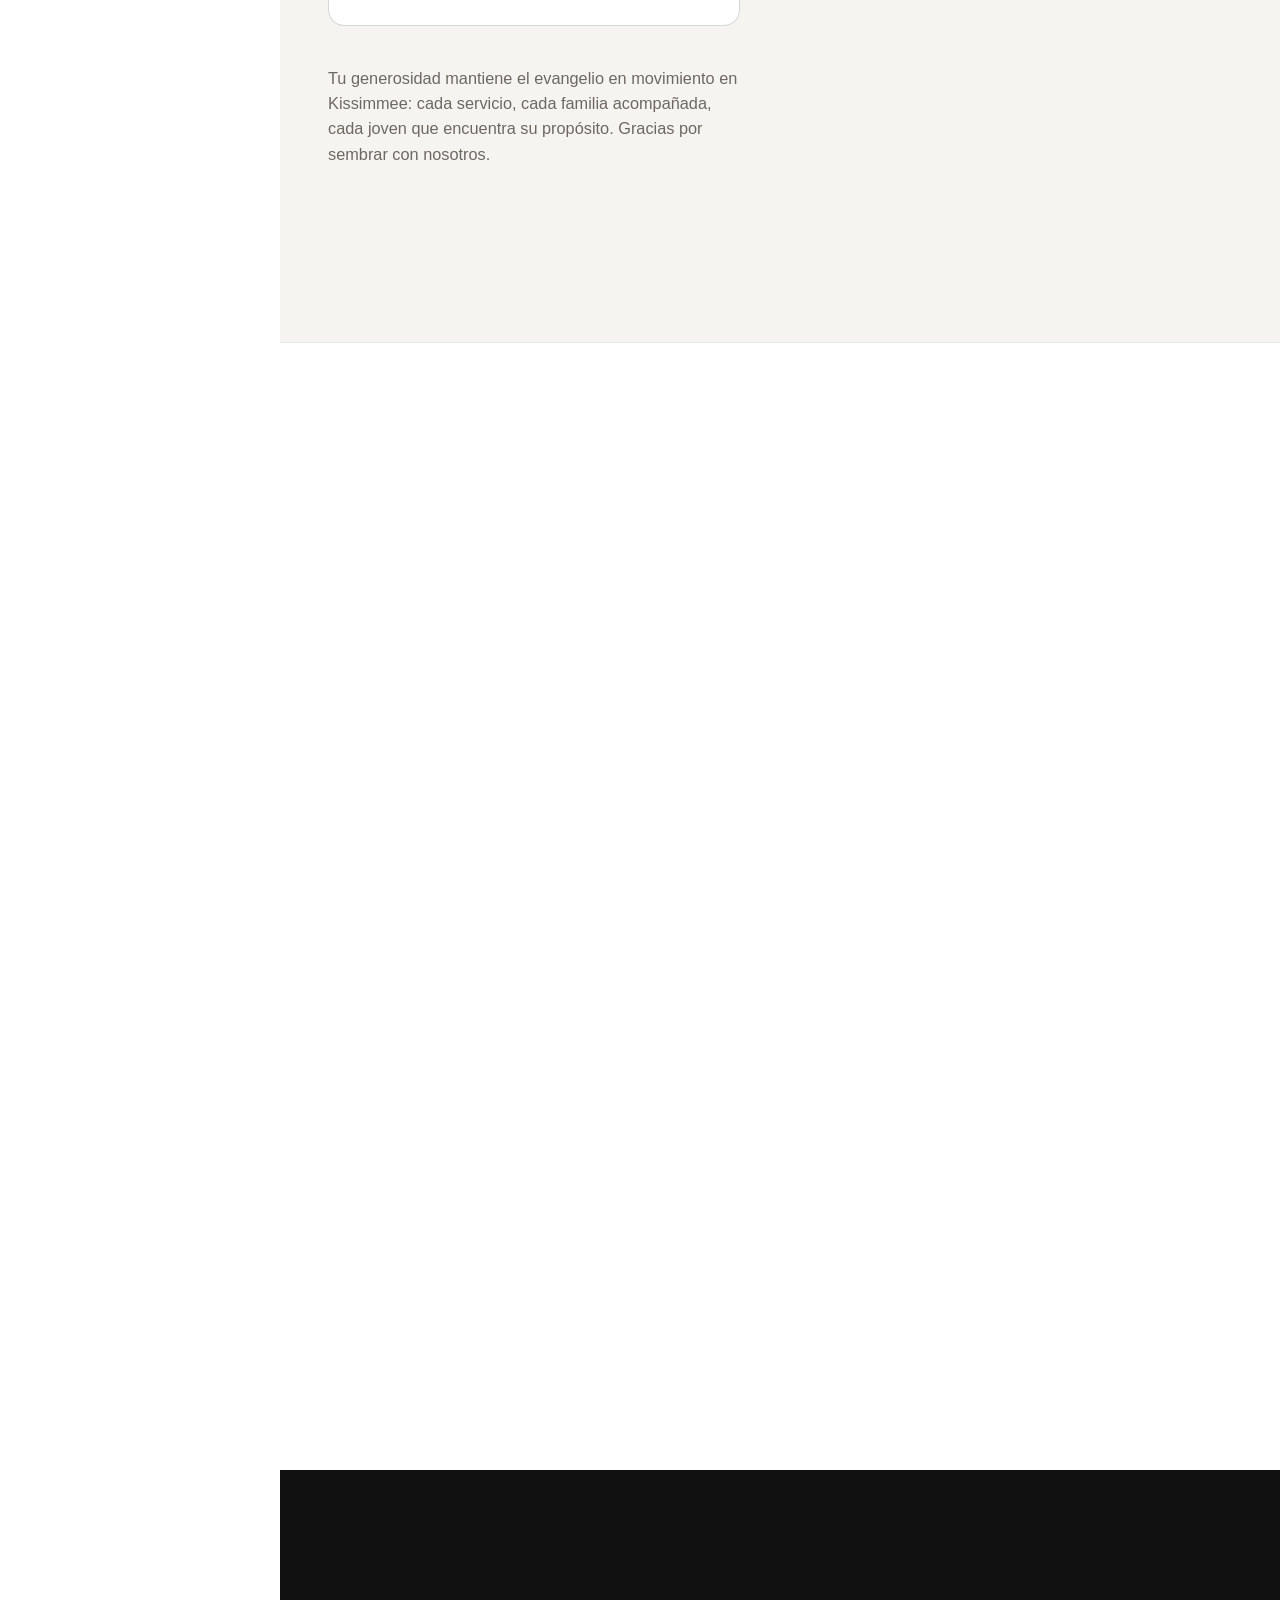
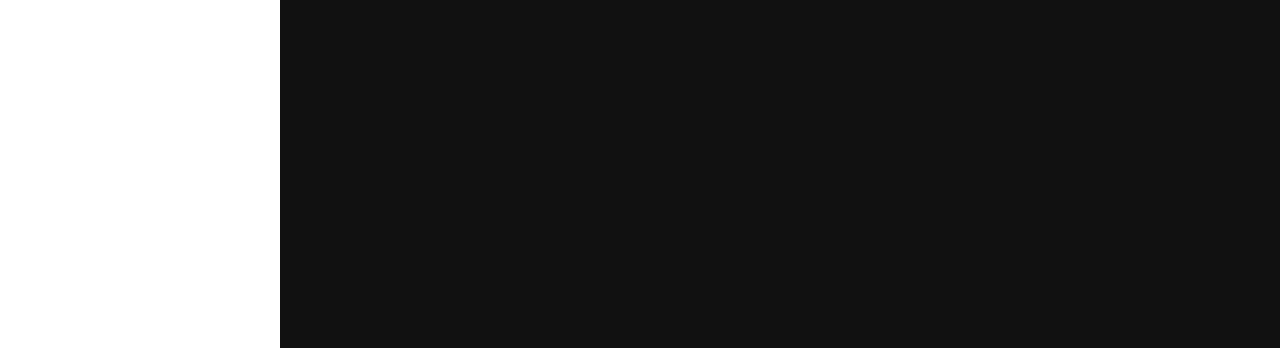
==== commit dca3d26d: "Add Petición de oración to the top nav with a praying-hands icon Adds an Oración tab to the mobile t" ====
--- a/index.html
+++ b/index.html
@@ -2091,11 +2091,17 @@
       section[id] { scroll-margin-top: 84px; }
 
       .nav-tabs {
-        display: grid;
-        grid-template-columns: repeat(5, minmax(0, 1fr));
+        display: flex;
+        overflow-x: auto;
+        overscroll-behavior-x: contain;
+        -webkit-overflow-scrolling: touch;
+        scroll-snap-type: x proximity;
+        scrollbar-width: none;
         background: var(--surface);
       }
+      .nav-tabs::-webkit-scrollbar { display: none; }
       .nav-tabs a {
+        flex: 0 0 76px; scroll-snap-align: start;
         position: relative;
         display: flex;
         flex-direction: column;
@@ -2542,9 +2548,11 @@
         </a>
       </div>
       <ul class="nav-links">
+        <li><a href="/about" data-en="About us">Nosotros</a></li>
         <li><a href="/sermons" data-en="Sermons">Sermones</a></li>
         <li><a href="/events" data-en="Events">Eventos</a></li>
         <li><a href="#esencial">Podcast</a></li>
+        <li><a href="/prayer" data-en="Prayer request">Petición de oración</a></li>
         <li><a href="#contacto" data-en="Contact">Contacto</a></li>
       </ul>
       <div class="nav-right">
@@ -2555,9 +2563,11 @@
     <!-- Mobile tab bar — always in view, like an app -->
     <div class="nav-tabs" role="navigation" aria-label="Secciones" data-en-label="Sections">
       <a href="#hero"><svg viewBox="0 0 24 24" fill="none" stroke="currentColor" stroke-width="1.8" stroke-linecap="round" stroke-linejoin="round" aria-hidden="true"><path d="M3.5 11 12 4l8.5 7M5.5 9.5V20h13V9.5M10 20v-5.5h4V20"/></svg><span data-en="Home">Inicio</span></a>
+      <a href="/about"><svg viewBox="0 0 24 24" fill="none" stroke="currentColor" stroke-width="1.8" stroke-linecap="round" stroke-linejoin="round" aria-hidden="true"><circle cx="12" cy="12" r="9"/><path d="M12 11v5.5M12 7.8v.1"/></svg><span data-en="About us">Nosotros</span></a>
       <a href="/sermons"><svg viewBox="0 0 24 24" fill="none" stroke="currentColor" stroke-width="1.8" stroke-linecap="round" stroke-linejoin="round" aria-hidden="true"><circle cx="12" cy="12" r="9"/><path d="M10 8.5v7l6-3.5-6-3.5Z" fill="currentColor"/></svg><span data-en="Sermons">Sermones</span></a>
       <a href="/events"><svg viewBox="0 0 24 24" fill="none" stroke="currentColor" stroke-width="1.8" stroke-linecap="round" stroke-linejoin="round" aria-hidden="true"><rect x="3.5" y="5" width="17" height="15.5" rx="2.5"/><path d="M3.5 10h17M8 3v4M16 3v4"/></svg><span data-en="Events">Eventos</span></a>
       <a href="#esencial"><svg viewBox="0 0 24 24" fill="none" stroke="currentColor" stroke-width="1.8" stroke-linecap="round" stroke-linejoin="round" aria-hidden="true"><rect x="9" y="3" width="6" height="11" rx="3"/><path d="M5.5 11.5a6.5 6.5 0 0 0 13 0M12 18v3"/></svg><span>Podcast</span></a>
+      <a href="/prayer"><svg viewBox="0 0 24 24" fill="none" stroke="currentColor" stroke-width="1.8" stroke-linecap="round" stroke-linejoin="round" aria-hidden="true"><path d="M12 3 8.6 7.6C7.4 9.2 6.8 10.4 6.8 12.2v2.4l-1.5 1.6c-.5.6-.4 1.4.2 1.8l3.6 2.4c1.1.7 1.9.9 2.9.9"/><path d="M12 3l3.4 4.6c1.2 1.6 1.8 2.8 1.8 4.6v2.4l1.5 1.6c.5.6.4 1.4-.2 1.8l-3.6 2.4c-1.1.7-1.9.9-2.9.9"/><path d="M12 3v18"/></svg><span data-en="Prayer">Oración</span></a>
       <a href="/give"><svg viewBox="0 0 24 24" fill="none" stroke="currentColor" stroke-width="1.8" stroke-linecap="round" stroke-linejoin="round" aria-hidden="true"><path d="M12 9.6C12 7.3 9 6.2 7.6 8.2 6.3 10 7.7 11.6 12 15c4.3-3.4 5.7-5 4.4-6.8C15 6.2 12 7.3 12 9.6Z" transform="translate(0 -3)"/><path d="M3 15h4l3 1.5h4a1.5 1.5 0 0 1 0 3H9.5M7 15v5.5H3M14 19.5l5-2a1.6 1.6 0 0 1 1.7 2.7L14 22l-4.5-.5"/></svg><span data-en="Give">Dar</span></a>
     </div>
   </nav>
@@ -2581,7 +2591,7 @@
       <li><a href="/events"><span class="ico"><svg aria-hidden="true" viewBox="0 0 24 24" fill="none" stroke="currentColor" stroke-width="1.8" stroke-linecap="round" stroke-linejoin="round"><rect x="3.5" y="5" width="17" height="15.5" rx="2.5"/><path d="M3.5 10h17M8 3v4M16 3v4"/></svg></span><span data-en="Events">Eventos</span></a></li>
       <li><a href="#esencial"><span class="ico"><svg aria-hidden="true" viewBox="0 0 24 24" fill="none" stroke="currentColor" stroke-width="1.8" stroke-linecap="round" stroke-linejoin="round"><rect x="9" y="3" width="6" height="11" rx="3"/><path d="M5.5 11.5a6.5 6.5 0 0 0 13 0M12 18v3"/></svg></span><span>Podcast</span></a></li>
       <li><a href="/welcome"><span class="ico"><svg aria-hidden="true" viewBox="0 0 24 24" fill="none" stroke="currentColor" stroke-width="1.8" stroke-linecap="round" stroke-linejoin="round"><circle cx="10" cy="8" r="3.5"/><path d="M3.5 20c.6-3.4 3.2-5.5 6.5-5.5s5.9 2.1 6.5 5.5M19 8v6M16 11h6"/></svg></span><span data-en="New Here">Primera vez aquí</span></a></li>
-      <li><a href="/prayer"><span class="ico"><svg aria-hidden="true" viewBox="0 0 24 24" fill="none" stroke="currentColor" stroke-width="1.8" stroke-linecap="round" stroke-linejoin="round"><path d="M20.5 11.5a8 8 0 0 1-11.8 7L3.5 20l1.5-4.6A8 8 0 1 1 20.5 11.5Z"/></svg></span><span data-en="Prayer request">Petición de oración</span></a></li>
+      <li><a href="/prayer"><span class="ico"><svg aria-hidden="true" viewBox="0 0 24 24" fill="none" stroke="currentColor" stroke-width="1.8" stroke-linecap="round" stroke-linejoin="round"><path d="M12 3 8.6 7.6C7.4 9.2 6.8 10.4 6.8 12.2v2.4l-1.5 1.6c-.5.6-.4 1.4.2 1.8l3.6 2.4c1.1.7 1.9.9 2.9.9"/><path d="M12 3l3.4 4.6c1.2 1.6 1.8 2.8 1.8 4.6v2.4l1.5 1.6c.5.6.4 1.4-.2 1.8l-3.6 2.4c-1.1.7-1.9.9-2.9.9"/><path d="M12 3v18"/></svg></span><span data-en="Prayer request">Petición de oración</span></a></li>
       <li><a href="/give"><span class="ico"><svg aria-hidden="true" viewBox="0 0 24 24" fill="none" stroke="currentColor" stroke-width="1.8" stroke-linecap="round" stroke-linejoin="round"><path d="M12 9.6C12 7.3 9 6.2 7.6 8.2 6.3 10 7.7 11.6 12 15c4.3-3.4 5.7-5 4.4-6.8C15 6.2 12 7.3 12 9.6Z" transform="translate(0 -3)"/><path d="M3 15h4l3 1.5h4a1.5 1.5 0 0 1 0 3H9.5M7 15v5.5H3M14 19.5l5-2a1.6 1.6 0 0 1 1.7 2.7L14 22l-4.5-.5"/></svg></span><span data-en="Give">Dar</span></a></li>
       <li><a href="#contacto"><span class="ico"><svg aria-hidden="true" viewBox="0 0 24 24" fill="none" stroke="currentColor" stroke-width="1.8" stroke-linecap="round" stroke-linejoin="round"><path d="M12 21s7-6.2 7-11.5A7 7 0 0 0 5 9.5C5 14.8 12 21 12 21Z"/><circle cx="12" cy="9.5" r="2.5"/></svg></span><span data-en="Contact">Contacto</span></a></li>
       <li><a href="https://somosreino.churchtrac.com/sign-in" target="_blank" rel="noopener"><span class="ico"><svg aria-hidden="true" viewBox="0 0 24 24" fill="none" stroke="currentColor" stroke-width="1.8" stroke-linecap="round" stroke-linejoin="round"><circle cx="12" cy="8" r="4"/><path d="M4.5 20.5c.6-3.7 3.7-6 7.5-6s6.9 2.3 7.5 6"/></svg></span><span data-en="My profile">Mi perfil</span></a></li>
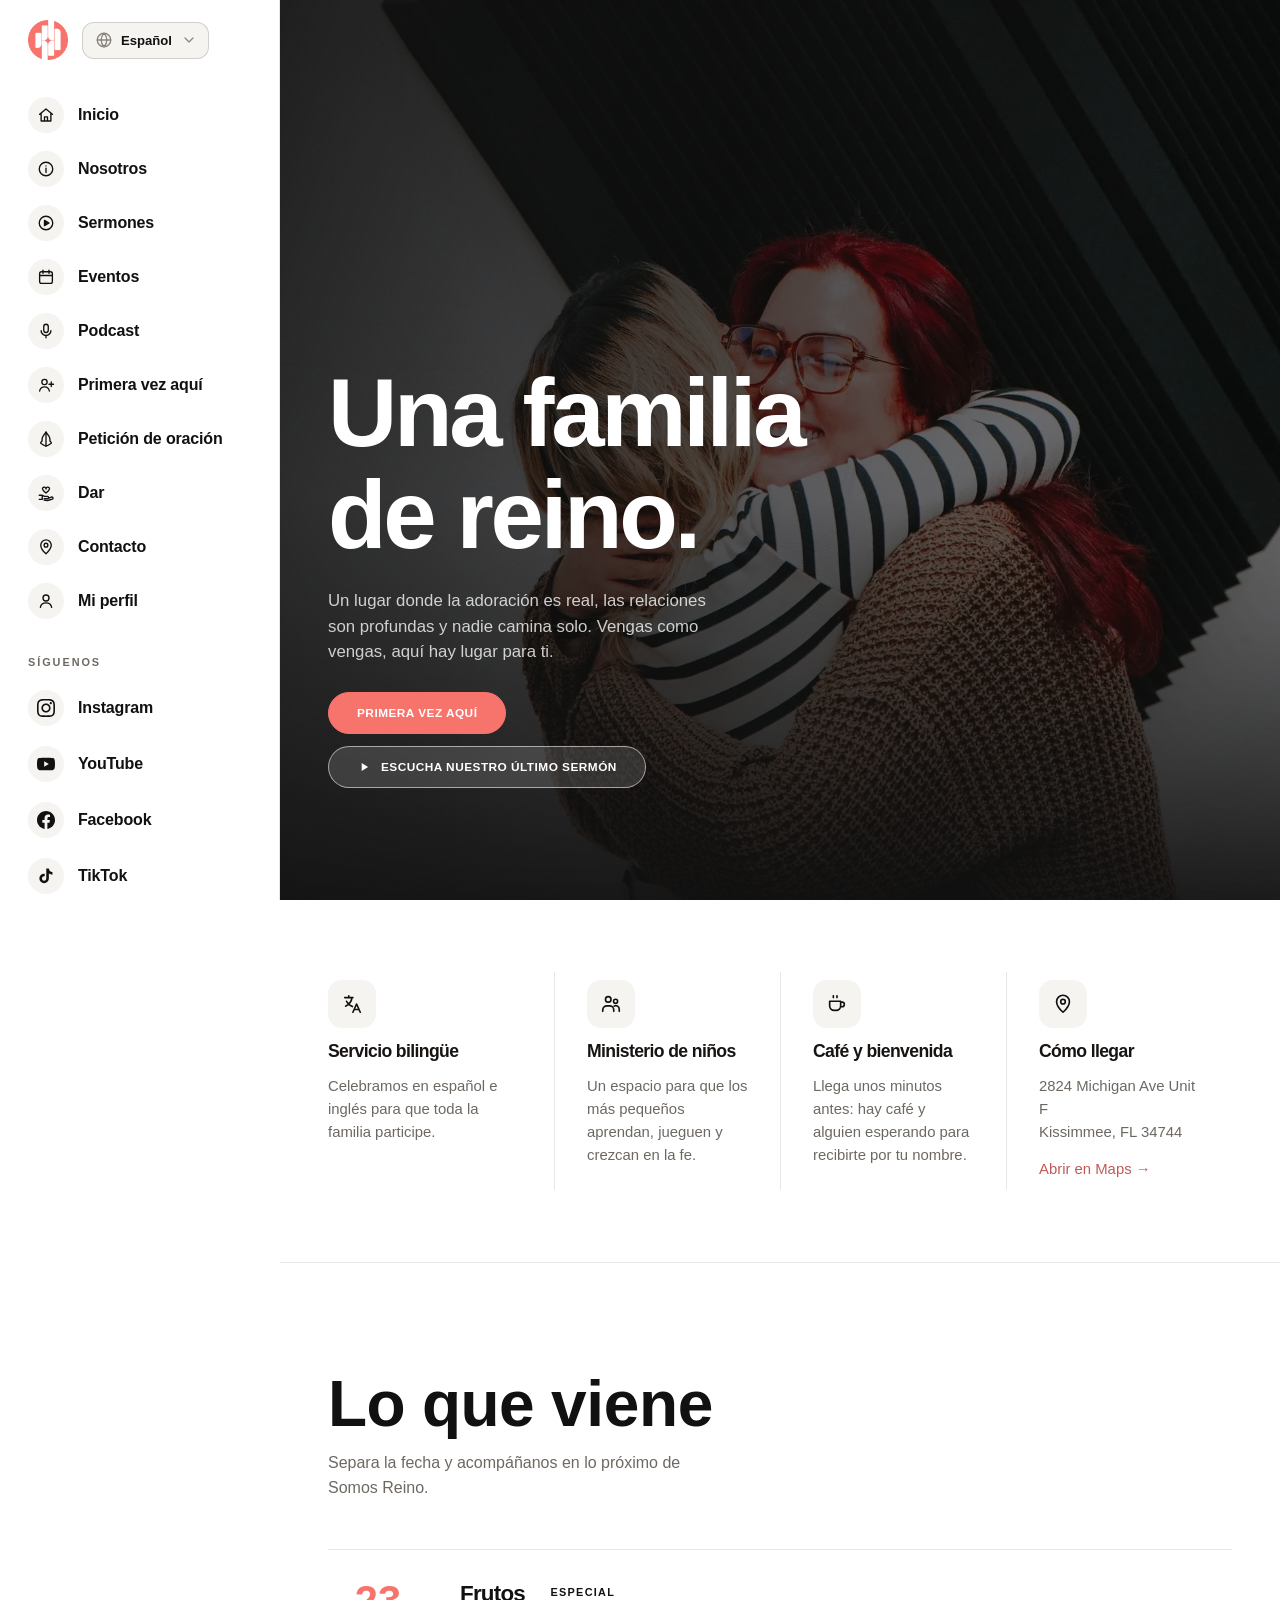
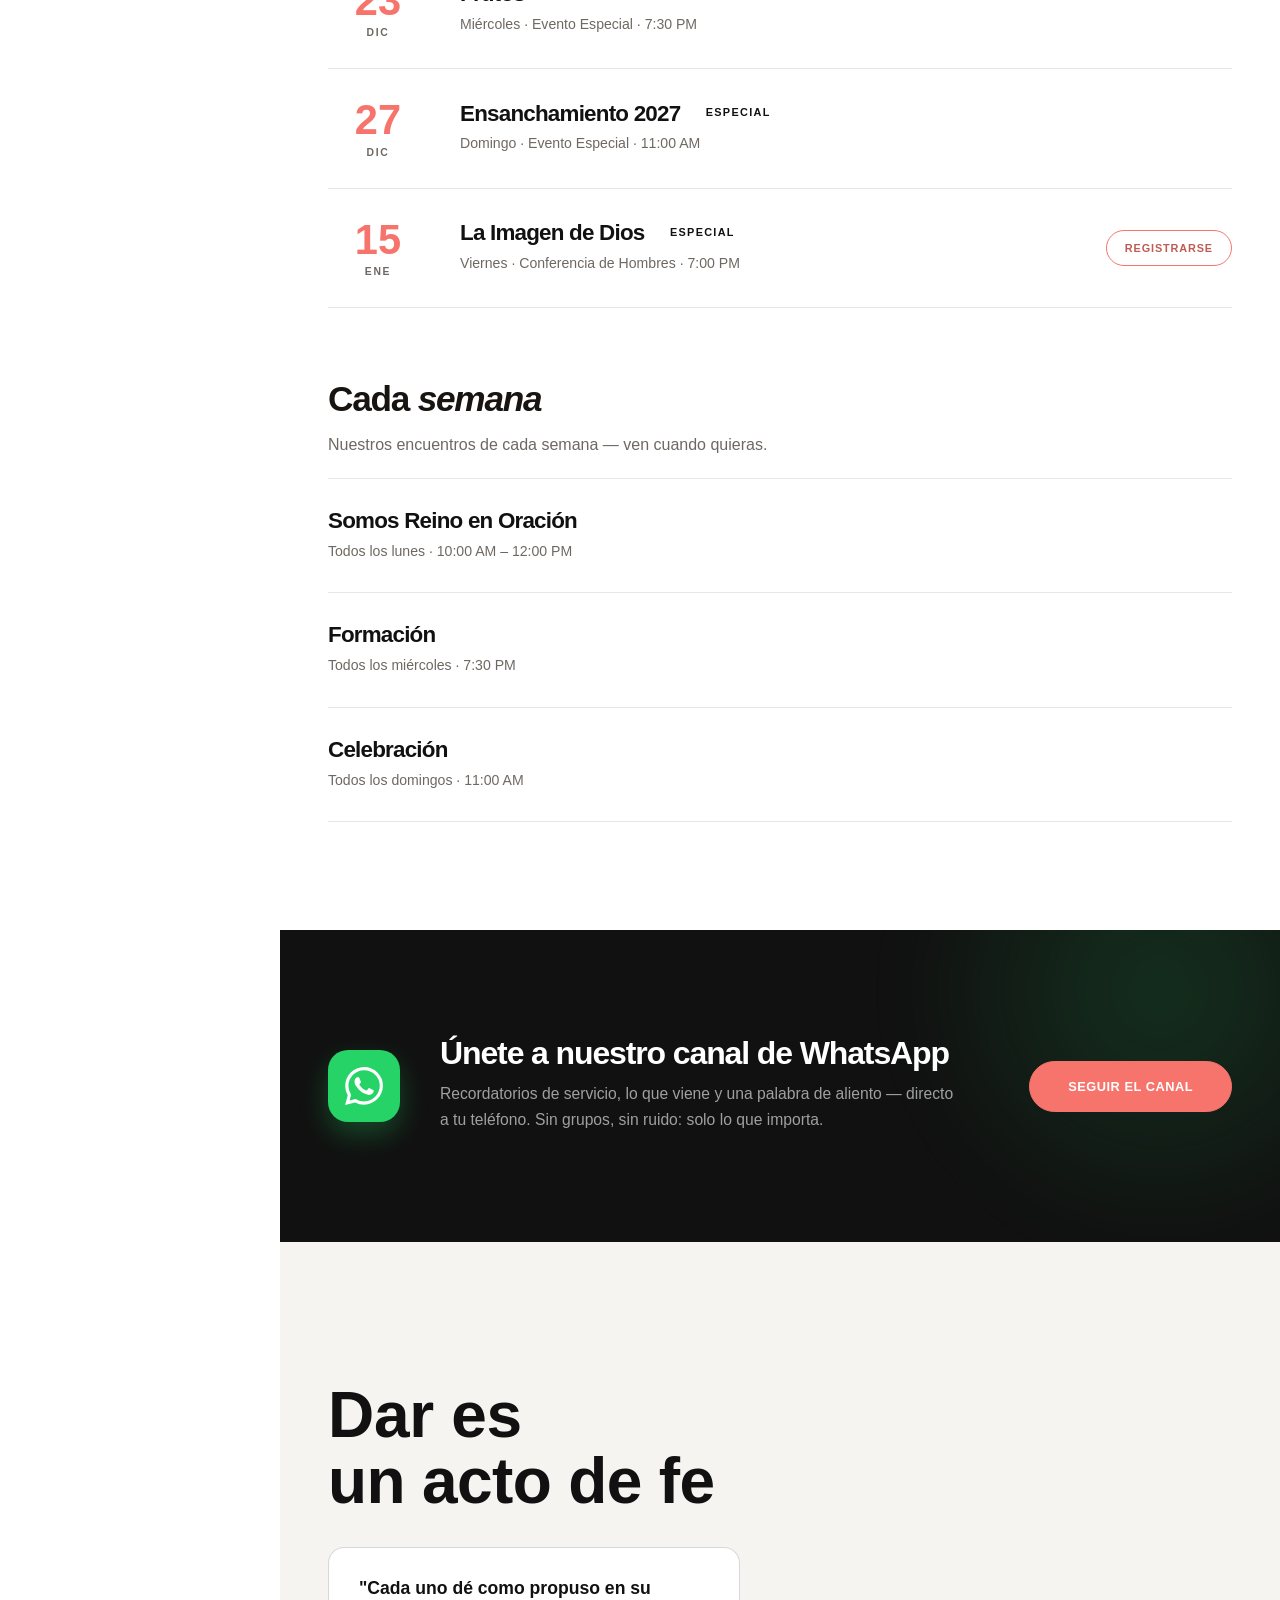
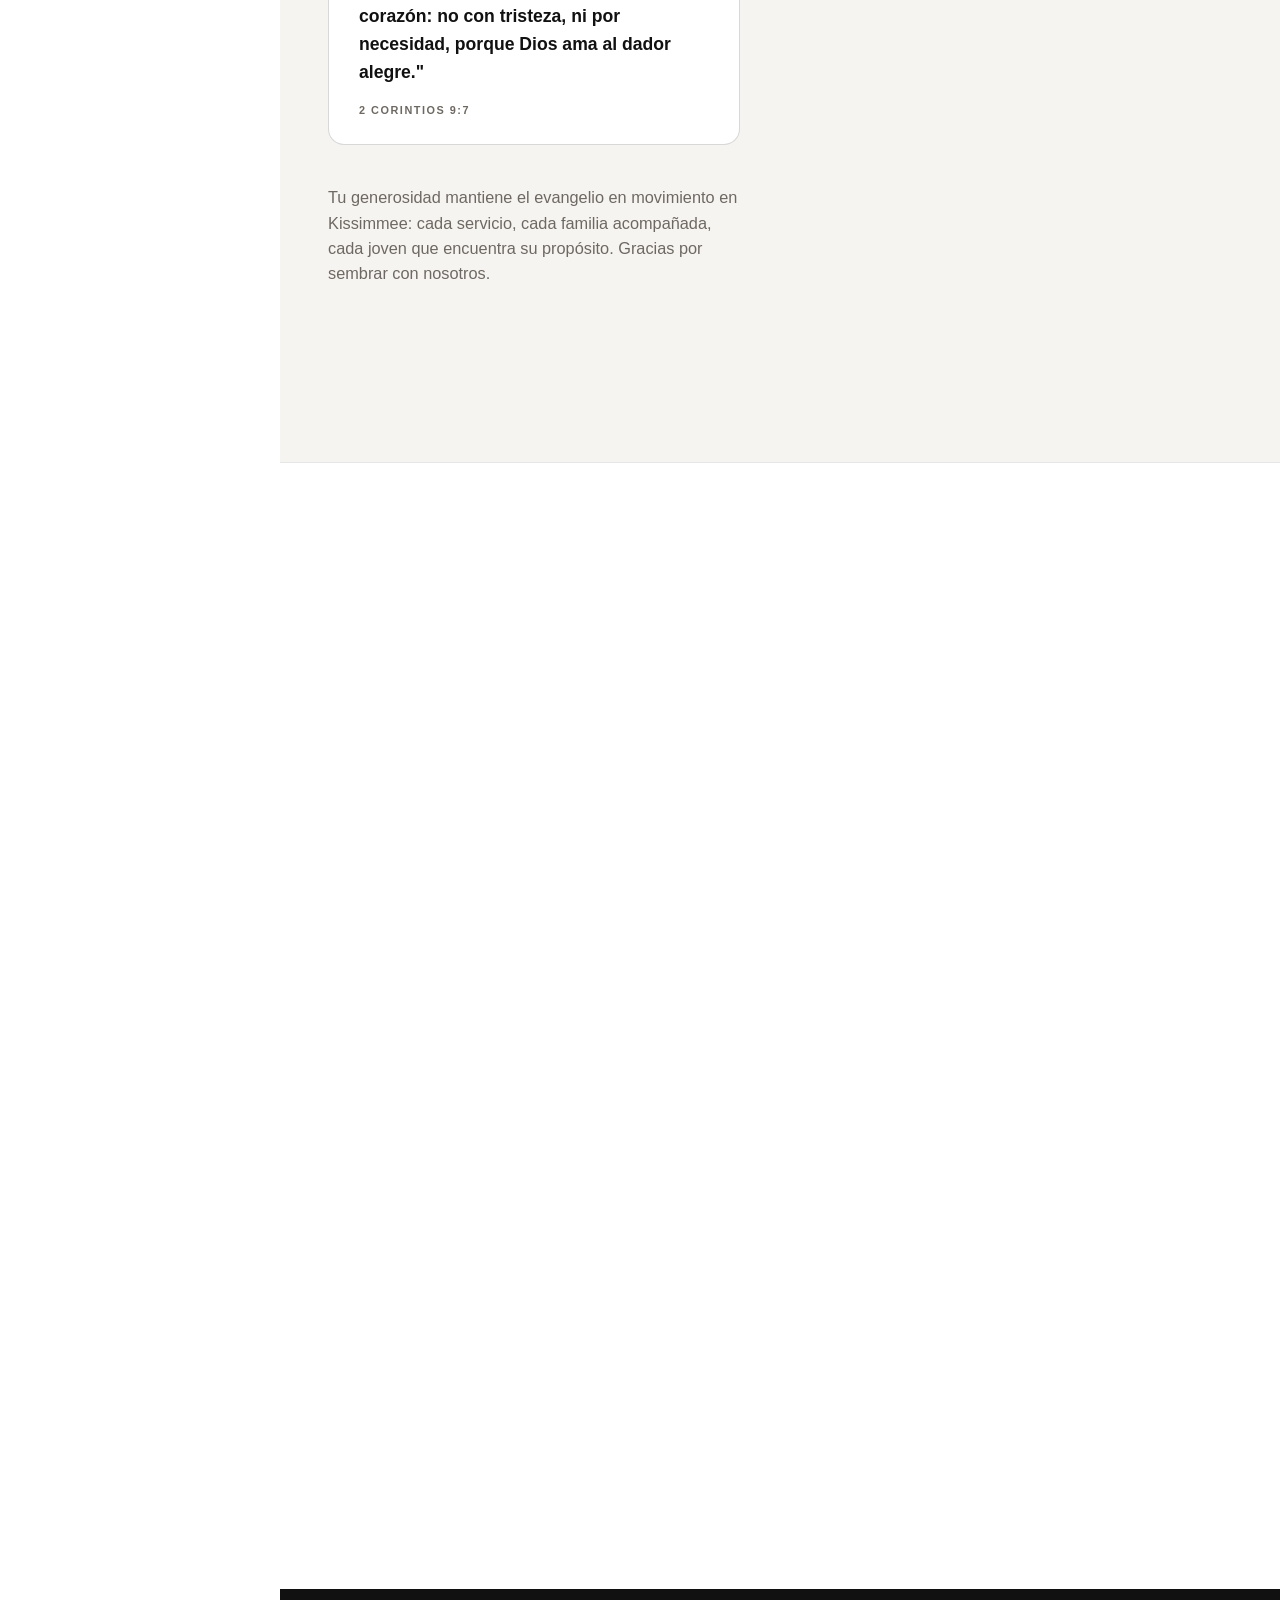
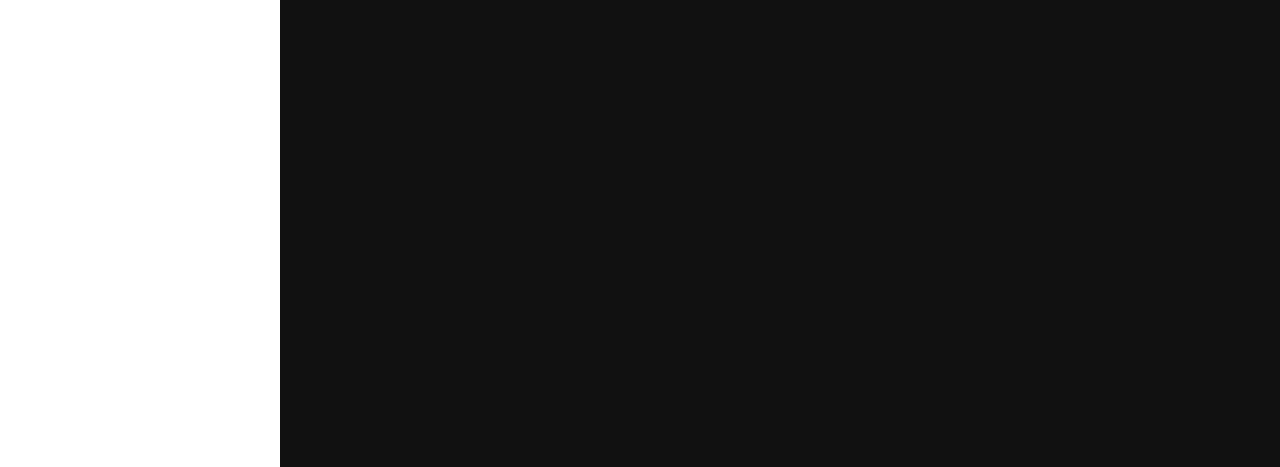
==== commit 656a76e5: "Add La Imagen de Dios men's conference (Jan 15) to special events Co-Authored-By: Claude Opus 5.5 <n" ====
--- a/index.html
+++ b/index.html
@@ -2563,12 +2563,12 @@
     <!-- Mobile tab bar — always in view, like an app -->
     <div class="nav-tabs" role="navigation" aria-label="Secciones" data-en-label="Sections">
       <a href="#hero"><svg viewBox="0 0 24 24" fill="none" stroke="currentColor" stroke-width="1.8" stroke-linecap="round" stroke-linejoin="round" aria-hidden="true"><path d="M3.5 11 12 4l8.5 7M5.5 9.5V20h13V9.5M10 20v-5.5h4V20"/></svg><span data-en="Home">Inicio</span></a>
+      <a href="/give"><svg viewBox="0 0 24 24" fill="none" stroke="currentColor" stroke-width="1.8" stroke-linecap="round" stroke-linejoin="round" aria-hidden="true"><path d="M12 9.6C12 7.3 9 6.2 7.6 8.2 6.3 10 7.7 11.6 12 15c4.3-3.4 5.7-5 4.4-6.8C15 6.2 12 7.3 12 9.6Z" transform="translate(0 -3)"/><path d="M3 15h4l3 1.5h4a1.5 1.5 0 0 1 0 3H9.5M7 15v5.5H3M14 19.5l5-2a1.6 1.6 0 0 1 1.7 2.7L14 22l-4.5-.5"/></svg><span data-en="Give">Dar</span></a>
       <a href="/about"><svg viewBox="0 0 24 24" fill="none" stroke="currentColor" stroke-width="1.8" stroke-linecap="round" stroke-linejoin="round" aria-hidden="true"><circle cx="12" cy="12" r="9"/><path d="M12 11v5.5M12 7.8v.1"/></svg><span data-en="About us">Nosotros</span></a>
       <a href="/sermons"><svg viewBox="0 0 24 24" fill="none" stroke="currentColor" stroke-width="1.8" stroke-linecap="round" stroke-linejoin="round" aria-hidden="true"><circle cx="12" cy="12" r="9"/><path d="M10 8.5v7l6-3.5-6-3.5Z" fill="currentColor"/></svg><span data-en="Sermons">Sermones</span></a>
       <a href="/events"><svg viewBox="0 0 24 24" fill="none" stroke="currentColor" stroke-width="1.8" stroke-linecap="round" stroke-linejoin="round" aria-hidden="true"><rect x="3.5" y="5" width="17" height="15.5" rx="2.5"/><path d="M3.5 10h17M8 3v4M16 3v4"/></svg><span data-en="Events">Eventos</span></a>
       <a href="#esencial"><svg viewBox="0 0 24 24" fill="none" stroke="currentColor" stroke-width="1.8" stroke-linecap="round" stroke-linejoin="round" aria-hidden="true"><rect x="9" y="3" width="6" height="11" rx="3"/><path d="M5.5 11.5a6.5 6.5 0 0 0 13 0M12 18v3"/></svg><span>Podcast</span></a>
       <a href="/prayer"><svg viewBox="0 0 24 24" fill="none" stroke="currentColor" stroke-width="1.8" stroke-linecap="round" stroke-linejoin="round" aria-hidden="true"><path d="M12 3 8.6 7.6C7.4 9.2 6.8 10.4 6.8 12.2v2.4l-1.5 1.6c-.5.6-.4 1.4.2 1.8l3.6 2.4c1.1.7 1.9.9 2.9.9"/><path d="M12 3l3.4 4.6c1.2 1.6 1.8 2.8 1.8 4.6v2.4l1.5 1.6c.5.6.4 1.4-.2 1.8l-3.6 2.4c-1.1.7-1.9.9-2.9.9"/><path d="M12 3v18"/></svg><span data-en="Prayer">Oración</span></a>
-      <a href="/give"><svg viewBox="0 0 24 24" fill="none" stroke="currentColor" stroke-width="1.8" stroke-linecap="round" stroke-linejoin="round" aria-hidden="true"><path d="M12 9.6C12 7.3 9 6.2 7.6 8.2 6.3 10 7.7 11.6 12 15c4.3-3.4 5.7-5 4.4-6.8C15 6.2 12 7.3 12 9.6Z" transform="translate(0 -3)"/><path d="M3 15h4l3 1.5h4a1.5 1.5 0 0 1 0 3H9.5M7 15v5.5H3M14 19.5l5-2a1.6 1.6 0 0 1 1.7 2.7L14 22l-4.5-.5"/></svg><span data-en="Give">Dar</span></a>
     </div>
   </nav>
 
@@ -2801,6 +2801,18 @@
             <p class="event-details" data-en="Sunday · Special Event · 11:00 AM">Domingo · Evento Especial · 11:00 AM</p>
           </div>
         </div>
+
+        <div class="event-row reveal" data-end="2027-01-15">
+          <div class="event-date-box">
+            <span class="event-date-num">15</span>
+            <span class="event-date-month" data-en="JAN">ENE</span>
+          </div>
+          <div class="event-info">
+            <h3 class="event-title">La Imagen de Dios <span class="event-special-label event-special-inline" data-en="Special">Especial</span></h3>
+            <p class="event-details" data-en="Friday · Men's Conference · 7:00 PM">Viernes · Conferencia de Hombres · 7:00 PM</p>
+          </div>
+          <a class="event-tag" href="https://somosreino.churchtrac.com/connect?ei=EPTO1EI" target="_blank" rel="noopener" data-en="Register">Registrarse</a>
+        </div>
       </div>
       <p class="section-lead" id="events-empty" style="display:none;" data-en="New events are coming soon — follow our WhatsApp channel to be the first to know.">Pronto anunciaremos nuevos eventos — sigue nuestro canal de WhatsApp para enterarte primero.</p>
 
